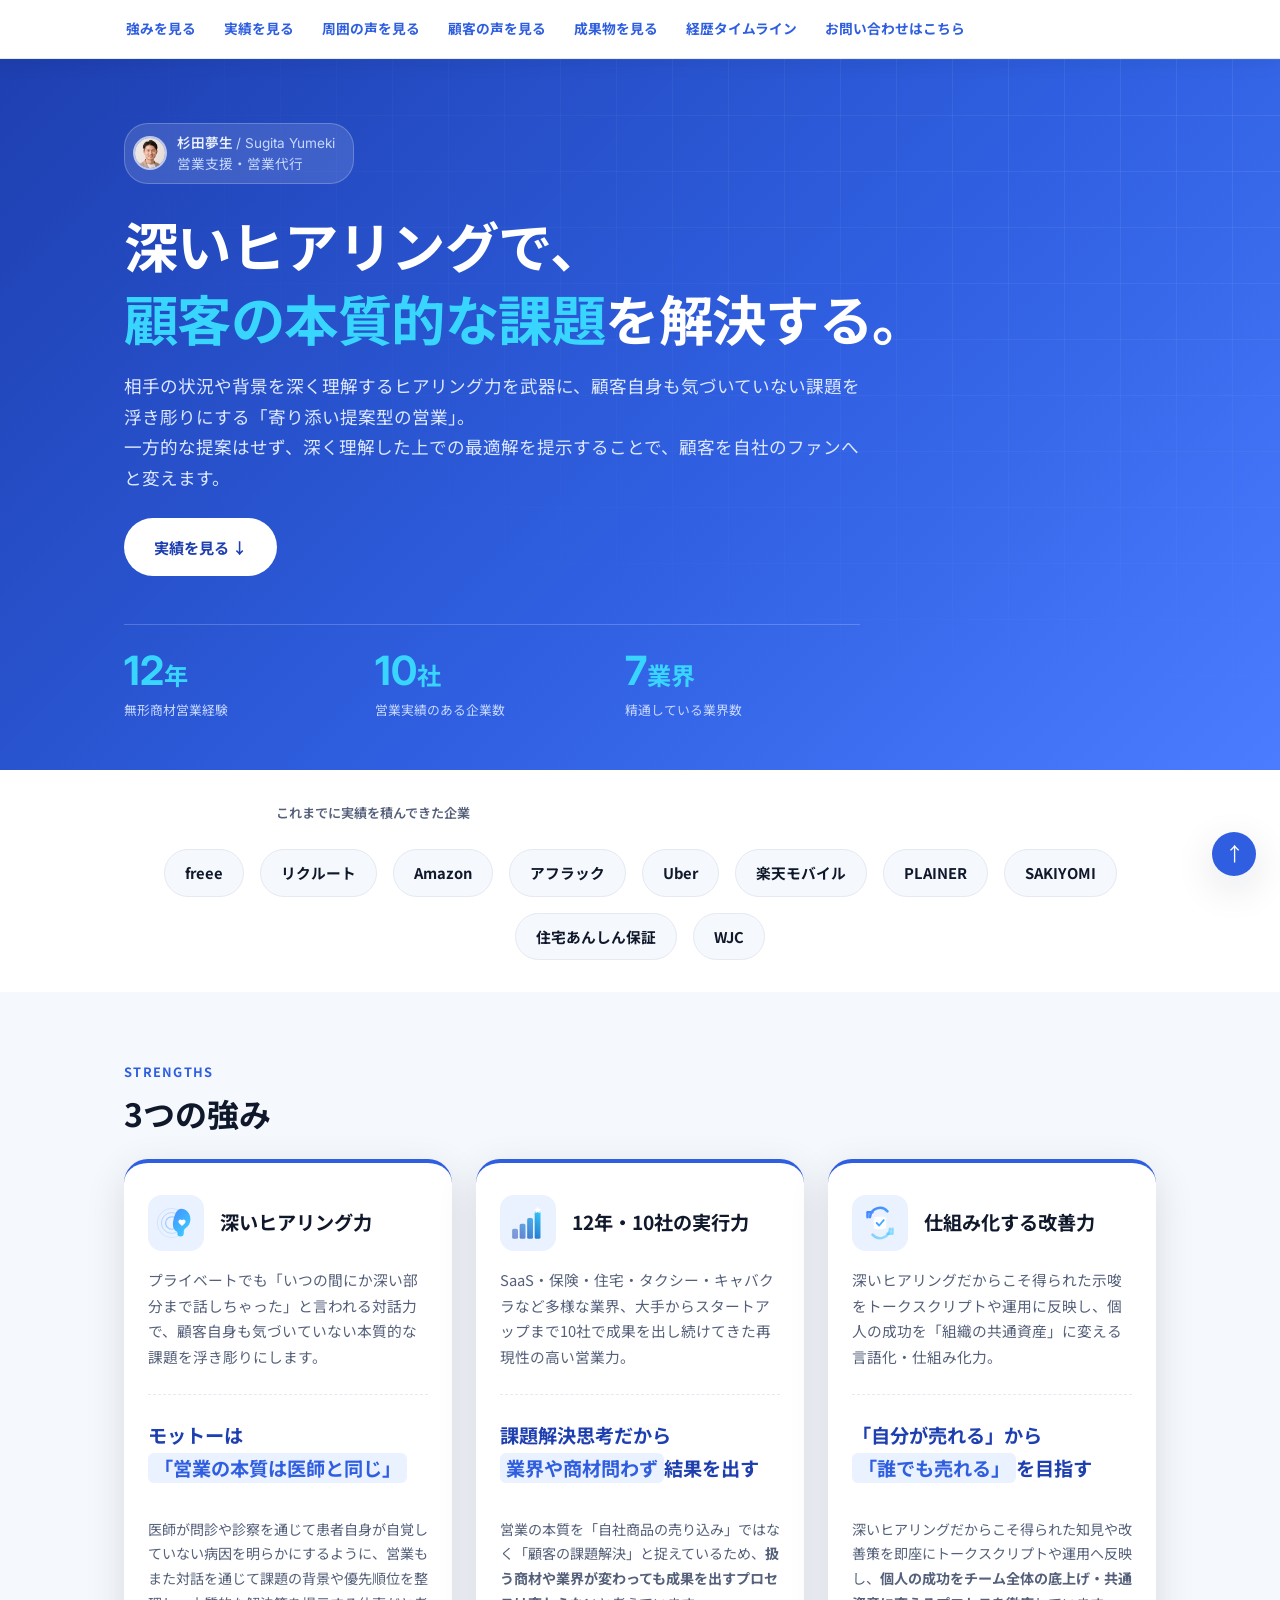
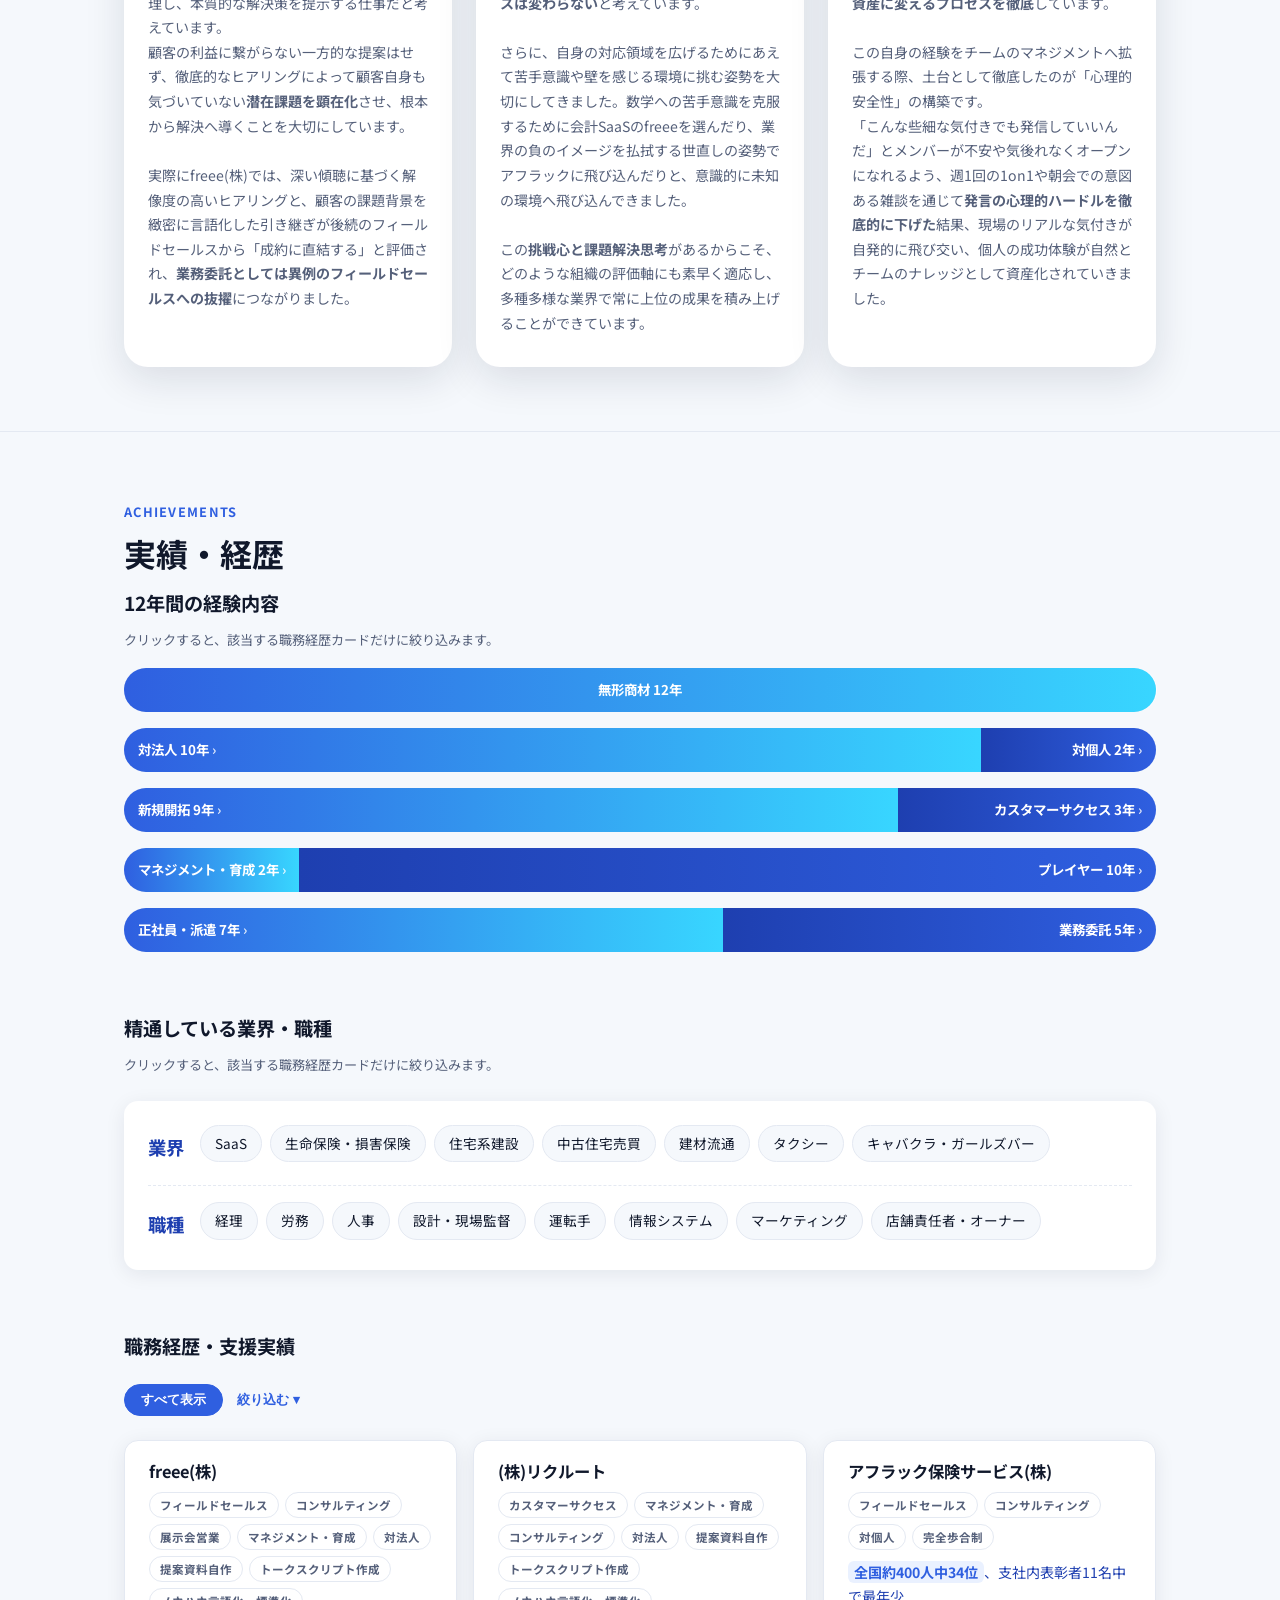
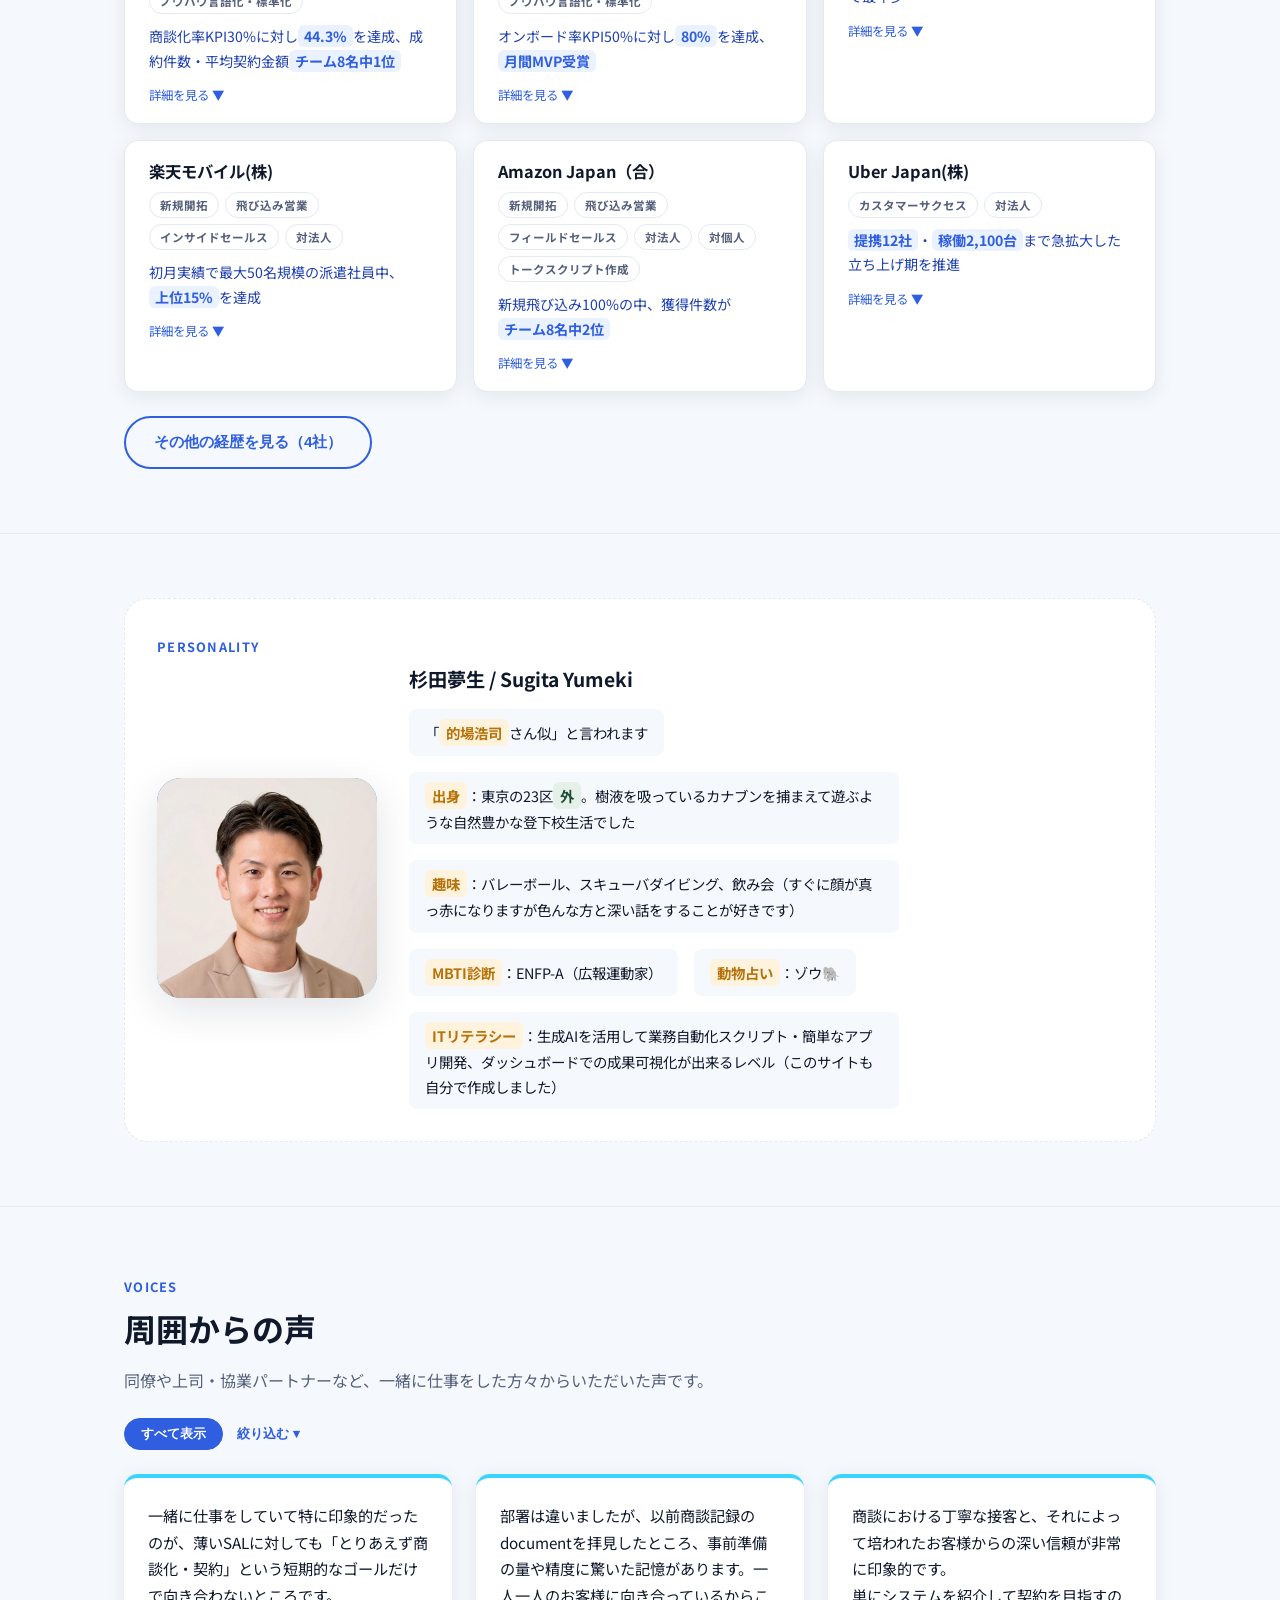
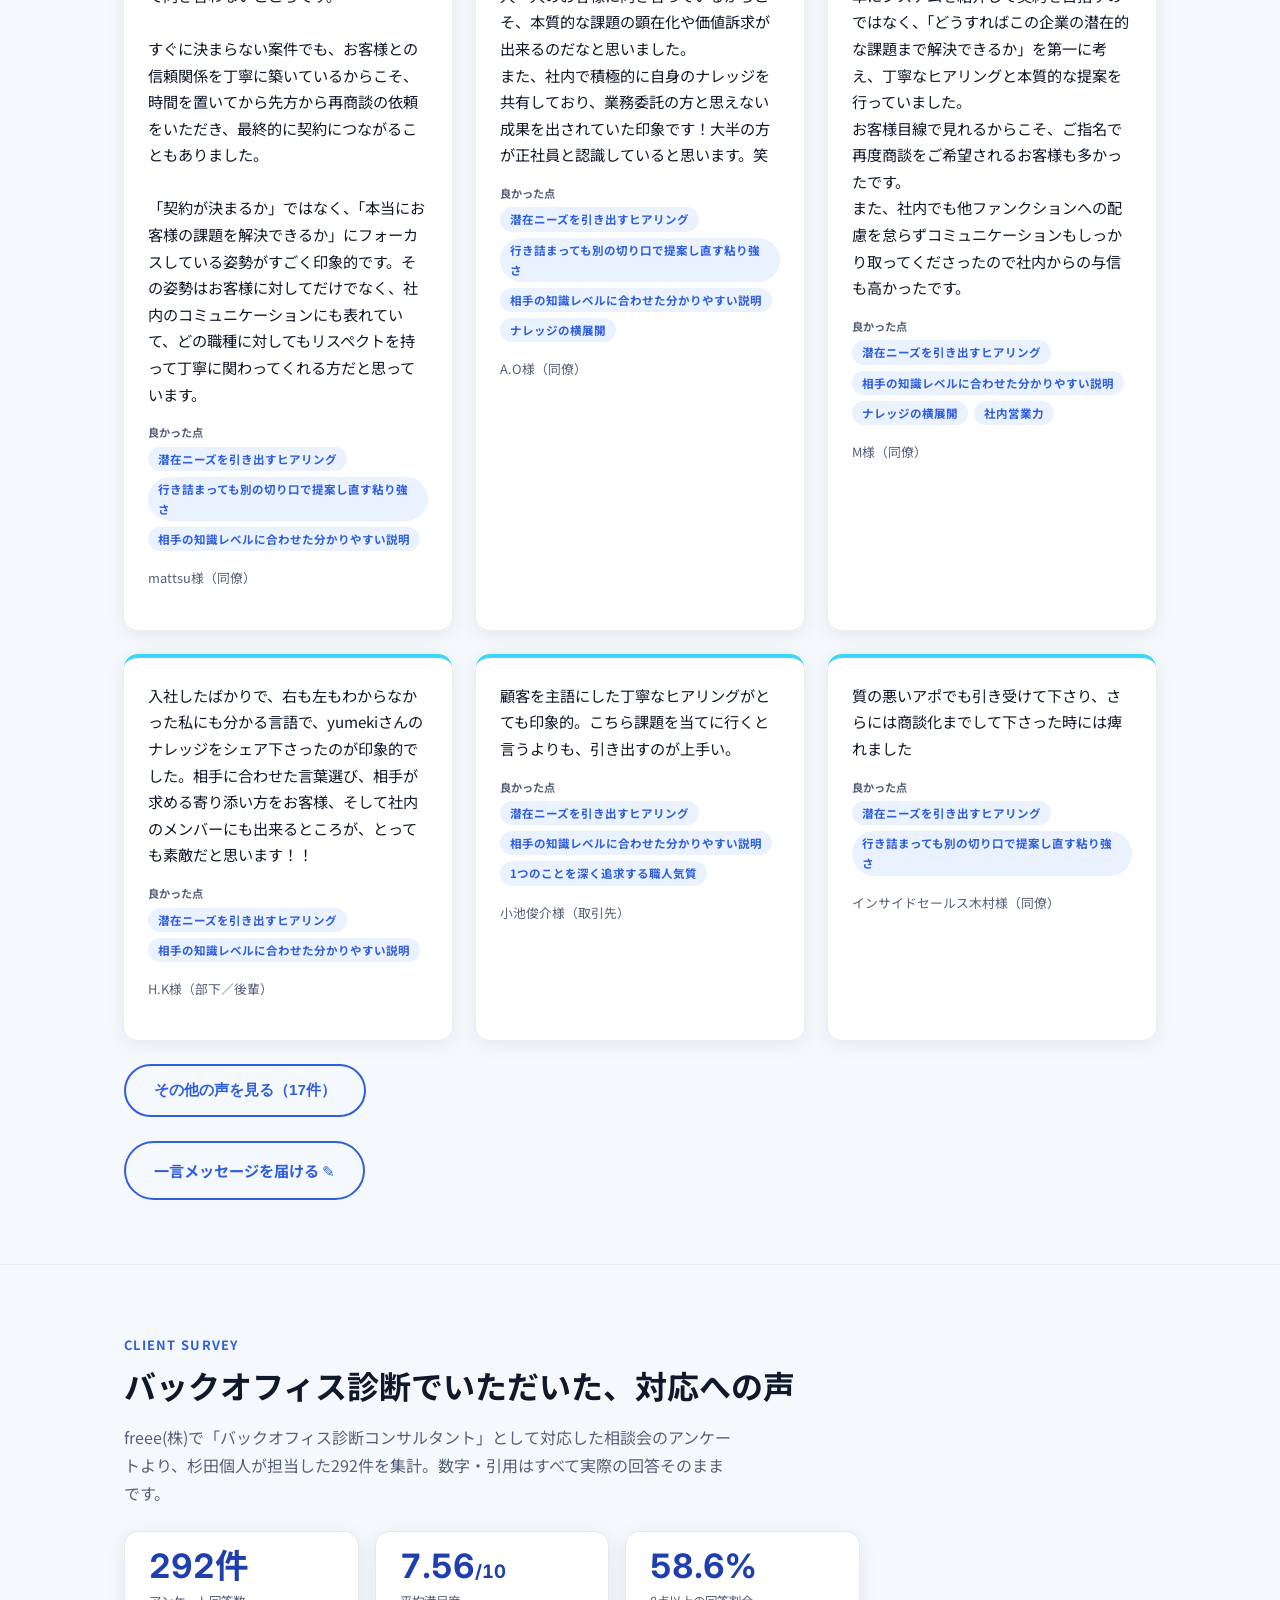
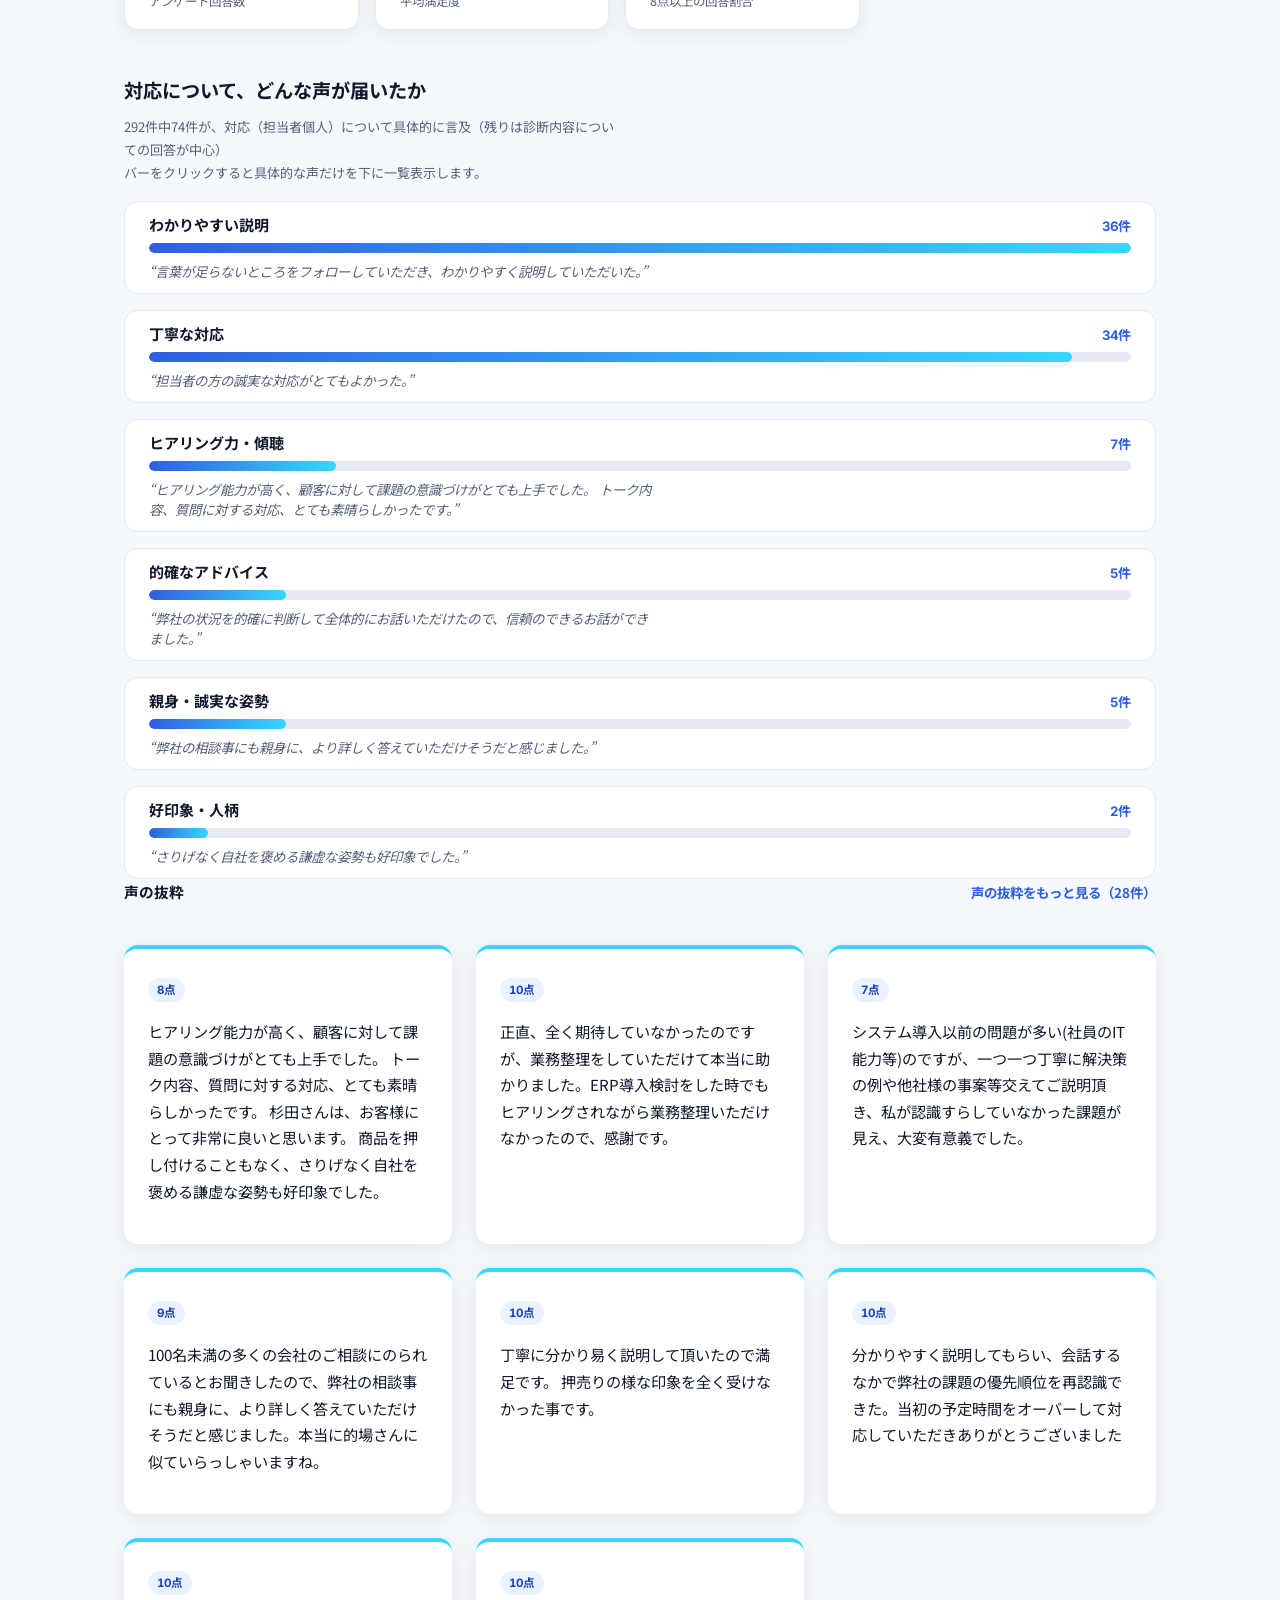
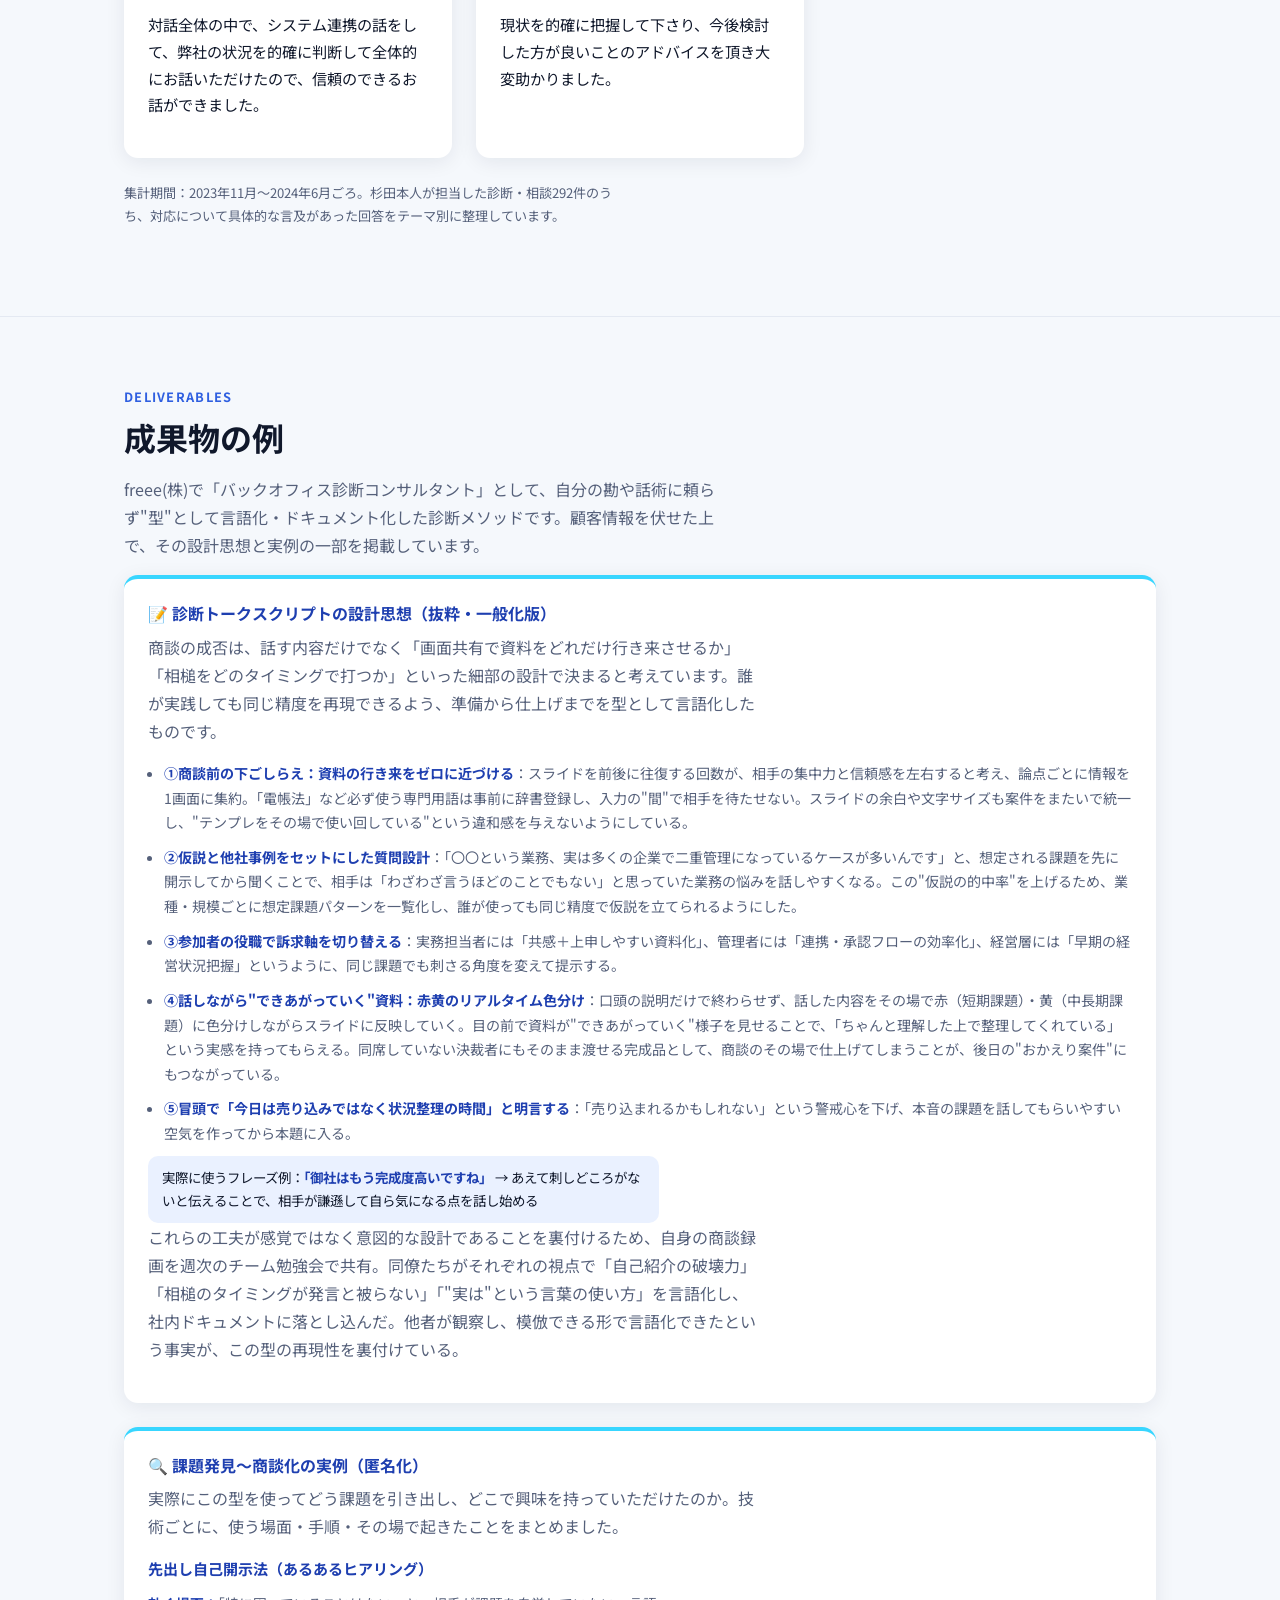
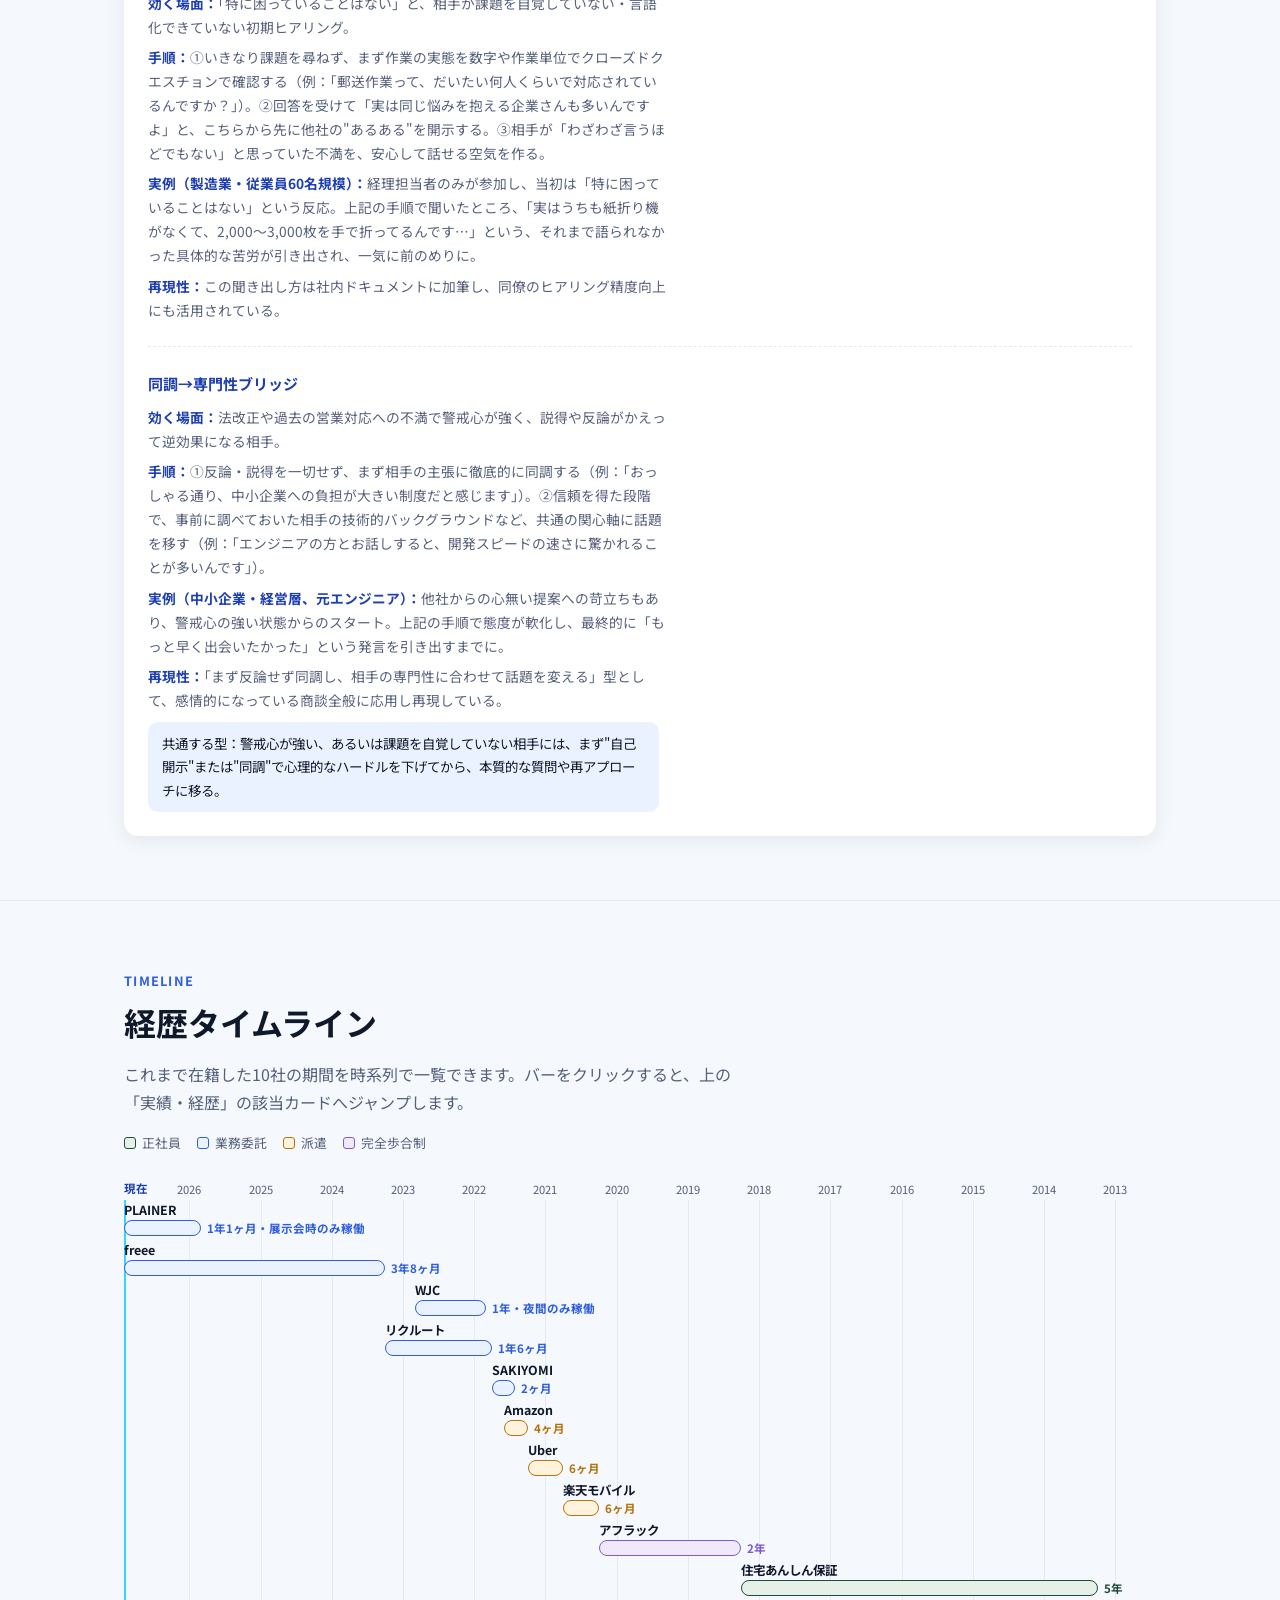
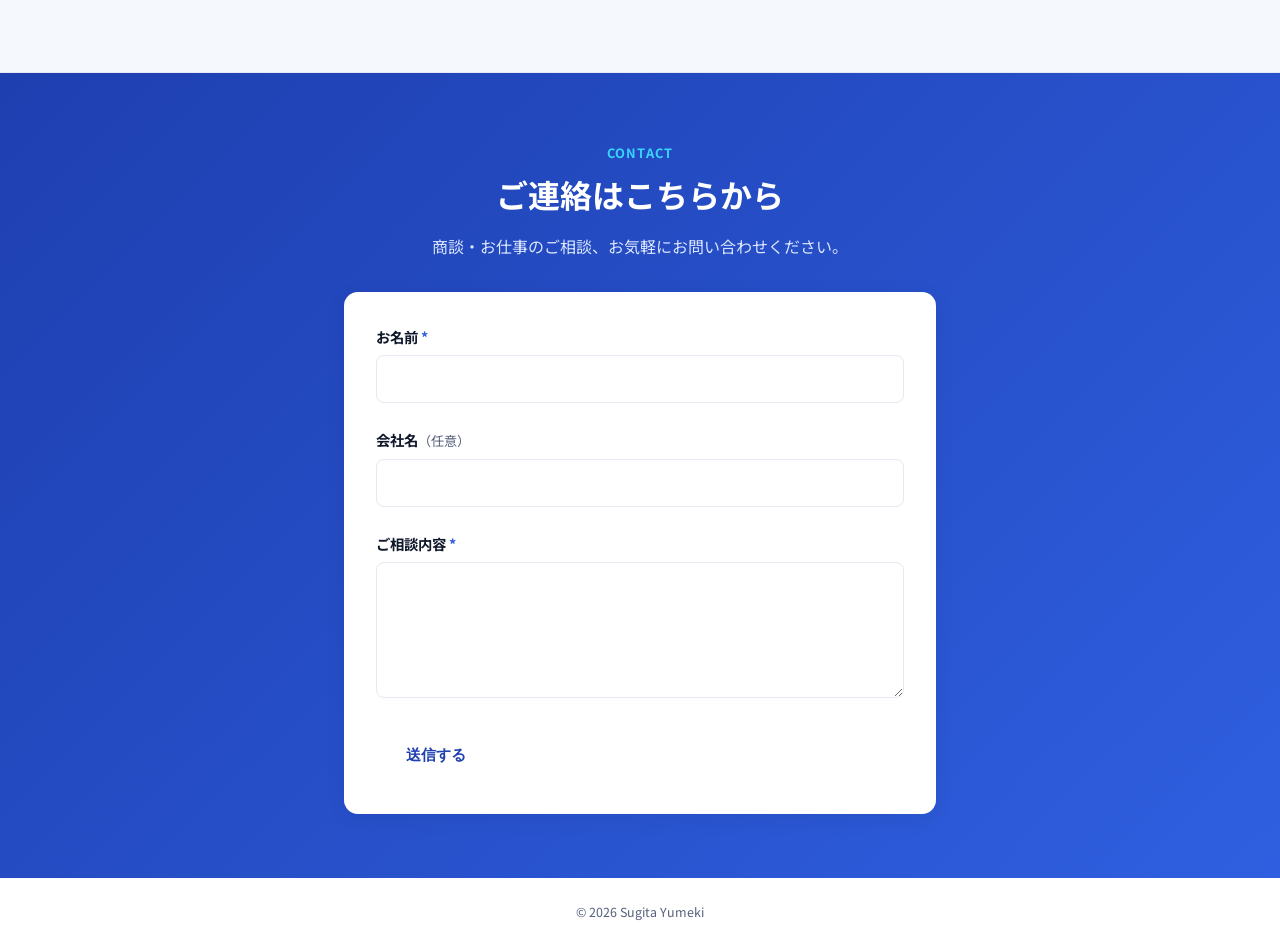
==== index.html @ def6c130 "「成果物の例」の2ブロックを技術・実例が伝わる内容に書き直す - 📝診断トークスクリプトの設計思想：画面共有時のスライドの行き来を   最小限にする設計・辞書登録・体裁統一など、準備段階の作り込みを " ====
<!doctype html>
<html lang="ja"><head>
<!-- Google Tag Manager -->
<script>(function(w,d,s,l,i){w[l]=w[l]||[];w[l].push({'gtm.start':
new Date().getTime(),event:'gtm.js'});var f=d.getElementsByTagName(s)[0],
j=d.createElement(s),dl=l!='dataLayer'?'&l='+l:'';j.async=true;j.src=
'https://www.googletagmanager.com/gtm.js?id='+i+dl;f.parentNode.insertBefore(j,f);
})(window,document,'script','dataLayer','GTM-P3TSD6G5');</script>
<!-- End Google Tag Manager -->

<!-- Google tag (gtag.js): アクセス解析用（Googleアナリティクス4）。管理画面はanalytics.google.com
     自分自身のアクセスを計測対象から除外したい場合は、一度だけ
     https://yorisoi-yumeki.github.io/?noanalytics のように末尾に ?noanalytics を
     付けてこのブラウザでアクセスする（以後そのブラウザでは自動的に計測されなくなる。
     解除したい場合はブラウザの開発者ツールでlocalStorageの ga_opt_out を削除）。 -->
<script>
  (function () {
    if (new URLSearchParams(location.search).has("noanalytics")) {
      try { localStorage.setItem("ga_opt_out", "1"); } catch (e) {}
    }
    try {
      if (localStorage.getItem("ga_opt_out") === "1") {
        window["ga-disable-G-HVG9CE5MBE"] = true;
      }
    } catch (e) {}
  })();
</script>
<script async="" src="https://www.googletagmanager.com/gtag/js?id=G-HVG9CE5MBE"></script>
<script>
  window.dataLayer = window.dataLayer || [];
  function gtag(){dataLayer.push(arguments);}
  gtag('js', new Date());
  gtag('config', 'G-HVG9CE5MBE');
</script>

<meta charset="UTF-8">
<meta name="viewport" content="width=device-width, initial-scale=1">
<title>杉田夢生 | 寄り添い提案型の営業 - 営業支援・営業代行</title>
<meta name="description" content="杉田夢生（Sugita Yumeki）。無形商材営業12年、10社での実績を持つ営業支援・営業代行。深いヒアリング力を武器に、顧客自身も気づいていない本質的な課題を解決する「寄り添い提案型の営業」を提供します。">

<!-- OGP / Twitter Card: 商談前にURLを共有した際のリンクプレビュー用。
     Canvaで生成したOGPバナー（assets/img/ogp.png, 1200×630px）を使用中。 -->
<meta property="og:type" content="profile">
<meta property="og:url" content="https://yorisoi-yumeki.github.io/">
<meta property="og:title" content="杉田夢生 | 寄り添い提案型の営業">
<meta property="og:description" content="無形商材営業12年、10社での実績を持つ営業支援・営業代行の実績紹介ページです。">
<meta property="og:image" content="https://yorisoi-yumeki.github.io/assets/img/ogp.png">
<meta name="twitter:card" content="summary_large_image">
<meta name="twitter:title" content="杉田夢生 | 寄り添い提案型の営業">
<meta name="twitter:description" content="無形商材営業12年、10社での実績を持つ営業支援・営業代行の実績紹介ページです。">
<meta name="twitter:image" content="https://yorisoi-yumeki.github.io/assets/img/ogp.png">

<link rel="icon" type="image/svg+xml" href="assets/img/favicon.svg">

<!-- Webフォント: Google Fonts (Noto Sans JP / Inter)。preconnectで接続を先行し、display=swapでFOIT対策 -->
<link rel="preconnect" href="https://fonts.googleapis.com">
<link rel="preconnect" href="https://fonts.gstatic.com" crossorigin="">
<link href="https://fonts.googleapis.com/css2?family=Inter:wght@400;600;700&amp;family=Noto+Sans+JP:wght@400;700&amp;display=swap" rel="stylesheet">

<link rel="stylesheet" href="style.css">

<!-- GA4 イベント計測用dataLayerスクリプト -->
<script>
  window.dataLayer = window.dataLayer || [];
  document.addEventListener("DOMContentLoaded", function() {
    document.querySelectorAll("details").forEach(function(detail) {
      detail.addEventListener("toggle", function() {
        if (detail.open) {
          var parentSection = detail.closest("section");
          var sectionTitle = parentSection ? (parentSection.querySelector("h2")?.innerText.trim() || parentSection.querySelector("p")?.innerText.trim() || "その他") : "その他";
          var itemTitle = detail.querySelector("summary")?.innerText.trim().split("\n")[0] || "不明";

          window.dataLayer.push({
            'event': 'content_interaction',
            'section_name': sectionTitle,
            'content_name': itemTitle
          });
        }
      });
    });
  });
</script>
</head>
<body id="top">
<!-- Google Tag Manager (noscript) -->
<noscript><iframe src="https://www.googletagmanager.com/ns.html?id=GTM-P3TSD6G5"
height="0" width="0" style="display:none;visibility:hidden"></iframe></noscript>
<!-- End Google Tag Manager (noscript) -->

<!-- ============ 常時表示ナビ ============ -->
<!-- position: sticky で先頭に配置。ページ最上部では通常通りの位置にあり、
     スクロールすると画面上端に貼り付いたまま常に表示され続ける。 -->
<nav class="site-nav" aria-label="ページ内リンク（常時表示）">
  <div class="container site-nav-inner">
    <a href="#strengths">強みを見る</a>
    <a href="#achievements">実績を見る</a>
    <a href="#testimonials">周囲の声を見る</a>
    <a href="#backoffice-survey">顧客の声を見る</a>
    <a href="#deliverables" id="nav-deliverables-link">成果物を見る</a>
    <a href="#career-timeline">経歴タイムライン</a>
    <a href="#contact">お問い合わせはこちら</a>
  </div>
</nav>

<!-- ============ ヒーロー ============ -->
<header class="hero">
  <div class="container">
    <a class="hero-badge" href="#personality">
      <!-- 写真差し替え手順はREADME.mdを参照。
           assets/img/profile.jpg をアップロードするだけで自動的にこちらが表示されます
           （ファイルが無い間はプレースホルダー画像にフォールバックします）。
           クリックすると下部の「ちょっとした自己紹介」セクションへジャンプする。 -->
      <img class="js-profile-photo" src="assets/img/7206C3C7-873E-4E4D-805F-432BDB99BC66_1_201_a.jpeg" alt="杉田夢生の写真" onerror="this.onerror=null;this.src='assets/img/profile-placeholder.svg';">
      <span><span class="hero-badge-name">杉田夢生</span> <span class="en">/ Sugita Yumeki</span><br><span class="en">営業支援・営業代行</span></span>
    </a>

    <h1>深いヒアリングで、<br><span class="hl">顧客の本質的な課題</span>を解決する。</h1>
    <p class="hero-lede">
      相手の状況や背景を深く理解するヒアリング力を武器に、顧客自身も気づいていない課題を浮き彫りにする「寄り添い提案型の営業」。<br>
      一方的な提案はせず、深く理解した上での最適解を提示することで、顧客を自社のファンへと変えます。
    </p>

    <div class="hero-actions">
      <a class="btn btn-primary" href="#achievements">実績を見る ↓</a>
    </div>

    <div class="stat-bar">
      <div class="stat-item">
        <span class="stat-num">12<span style="font-size:0.6em;">年</span></span>
        <span class="stat-label">無形商材営業経験</span>
      </div>
      <div class="stat-item">
        <span class="stat-num">10<span style="font-size:0.6em;">社</span></span>
        <span class="stat-label">営業実績のある企業数</span>
      </div>
      <div class="stat-item">
        <span class="stat-num">7<span style="font-size:0.6em;">業界</span></span>
        <span class="stat-label">精通している業界数</span>
      </div>
    </div>
  </div>
</header>

<!-- ============ 支援実績のある企業 ============ -->
<section class="logo-strip">
  <div class="container">
    <p class="strip-caption">これまでに実績を積んできた企業</p>
    <div class="logo-row">
      <a class="logo-pill" href="#career-freee">freee</a>
      <a class="logo-pill" href="#career-recruit">リクルート</a>
      <a class="logo-pill" href="#career-amazon">Amazon</a>
      <a class="logo-pill" href="#career-aflac">アフラック</a>
      <a class="logo-pill" href="#career-uber">Uber</a>
      <a class="logo-pill" href="#career-rakuten-mobile">楽天モバイル</a>
      <a class="logo-pill" href="#career-plainer">PLAINER</a>
      <a class="logo-pill" href="#career-sakiyomi">SAKIYOMI</a>
      <a class="logo-pill" href="#career-juutaku-anshin">住宅あんしん保証</a>
      <a class="logo-pill" href="#career-wjc">WJC</a>
    </div>
  </div>
</section>

<main>

  <!-- ============ 3つの強み ============ -->
  <section id="strengths" class="on-light">
    <div class="container">
      <p class="section-label">Strengths</p>
      <h2>3つの強み</h2>
      <div class="strength-grid">
        <div class="strength-card fade-target is-visible">
          <div class="strength-head">
            <div class="strength-icon"><img src="assets/img/icon-listening.svg" alt="" width="40" height="40"></div>
            <h3>深いヒアリング力</h3>
          </div>
          <p>プライベートでも「いつの間にか深い部分まで話しちゃった」と言われる対話力で、顧客自身も気づいていない本質的な課題を浮き彫りにします。</p>
          <div class="strength-detail">
            <h4>モットーは<br><span class="num-highlight">「営業の本質は医師と同じ」</span></h4>
            <p><br>医師が問診や診察を通じて患者自身が自覚していない病因を明らかにするように、営業もまた対話を通じて課題の背景や優先順位を整理し、本質的な解決策を提示する仕事だと考えています。<br>顧客の利益に繋がらない一方的な提案はせず、徹底的なヒアリングによって顧客自身も気づいていない<b>潜在課題を顕在化</b>させ、根本から解決へ導くことを大切にしています。<br><br>実際にfreee(株)では、深い傾聴に基づく解像度の高いヒアリングと、顧客の課題背景を緻密に言語化した引き継ぎが後続のフィールドセールスから「成約に直結する」と評価され、<b>業務委託としては異例のフィールドセールスへの抜擢</b>につながりました。</p>
          </div>
        </div>
        <div class="strength-card fade-target is-visible">
          <div class="strength-head">
            <div class="strength-icon"><img src="assets/img/icon-growth.svg" alt="" width="40" height="40"></div>
            <h3>12年・10社の実行力</h3>
          </div>
          <p>SaaS・保険・住宅・タクシー・キャバクラなど多様な業界、大手からスタートアップまで10社で成果を出し続けてきた再現性の高い営業力。</p>
          <div class="strength-detail">
            <h4>課題解決思考だから<br><span class="num-highlight">業界や商材問わず</span>結果を出す</h4>
            <p><br>営業の本質を「自社商品の売り込み」ではなく「顧客の課題解決」と捉えているため、<b>扱う商材や業界が変わっても成果を出すプロセスは変わらない</b>と考えています。<br><br>さらに、自身の対応領域を広げるためにあえて苦手意識や壁を感じる環境に挑む姿勢を大切にしてきました。数学への苦手意識を克服するために会計SaaSのfreeeを選んだり、業界の負のイメージを払拭する世直しの姿勢でアフラックに飛び込んだりと、意識的に未知の環境へ飛び込んできました。<br><br>この<b>挑戦心と課題解決思考</b>があるからこそ、どのような組織の評価軸にも素早く適応し、多種多様な業界で常に上位の成果を積み上げることができています。</p>
          </div>
        </div>
        <div class="strength-card fade-target is-visible">
          <div class="strength-head">
            <div class="strength-icon"><img src="assets/img/icon-cycle.svg" alt="" width="40" height="40"></div>
            <h3>仕組み化する改善力</h3>
          </div>
          <p>深いヒアリングだからこそ得られた示唆をトークスクリプトや運用に反映し、個人の成功を「組織の共通資産」に変える言語化・仕組み化力。</p>
          <div class="strength-detail">
            <h4>「自分が売れる」から<br><span class="num-highlight">「誰でも売れる」</span>を目指す</h4>
            <p><br>深いヒアリングだからこそ得られた知見や改善策を即座にトークスクリプトや運用へ反映し、<b>個人の成功をチーム全体の底上げ・共通資産に変えるプロセスを徹底</b>しています。<br><br>この自身の経験をチームのマネジメントへ拡張する際、土台として徹底したのが「心理的安全性」の構築です。<br>「こんな些細な気付きでも発信していいんだ」とメンバーが不安や気後れなくオープンになれるよう、週1回の1on1や朝会での意図ある雑談を通じて<b>発言の心理的ハードルを徹底的に下げた</b>結果、現場のリアルな気付きが自発的に飛び交い、個人の成功体験が自然とチームのナレッジとして資産化されていきました。</p>
          </div>
        </div>
      </div>
    </div>
  </section>

  <!-- ============ 実績・強み ============ -->
  <section id="achievements">
    <div class="container">
      <p class="section-label">Achievements</p>
      <h2>実績・経歴</h2>

      <div class="fade-target is-visible">
        <h3>12年間の経験内容</h3>
        <p class="exp-bars-caption">クリックすると、該当する職務経歴カードだけに絞り込みます。</p>
        <div class="exp-bars">
          <div class="exp-bar-row">
            <div class="exp-bar-track">
              <div class="exp-bar-fill" style="width:100%">
                <span class="exp-bar-fill-label">無形商材 12年</span>
              </div>
            </div>
          </div>
          <div class="exp-bar-row">
            <div class="exp-bar-track">
              <div class="exp-bar-fill" style="width:83%">
                <button type="button" class="exp-bar-fill-label is-jump" data-tag="対法人">対法人 10年</button>
              </div>
              <div class="exp-bar-fill secondary" style="width:17%">
                <button type="button" class="exp-bar-fill-label is-jump" data-tag="対個人">対個人 2年</button>
              </div>
            </div>
          </div>
          <div class="exp-bar-row">
            <div class="exp-bar-track">
              <div class="exp-bar-fill" style="width:75%">
                <button type="button" class="exp-bar-fill-label is-jump" data-tag="新規開拓">新規開拓 9年</button>
              </div>
              <div class="exp-bar-fill secondary" style="width:25%">
                <button type="button" class="exp-bar-fill-label is-jump" data-tag="カスタマーサクセス">カスタマーサクセス 3年</button>
              </div>
            </div>
          </div>
          <div class="exp-bar-row">
            <div class="exp-bar-track">
              <div class="exp-bar-fill" style="width:17%">
                <button type="button" class="exp-bar-fill-label is-jump" data-tag="マネジメント・育成">マネジメント・育成 2年</button>
              </div>
              <div class="exp-bar-fill secondary" style="width:83%">
                <button type="button" class="exp-bar-fill-label is-jump" data-tag="プレイヤー">プレイヤー 10年</button>
              </div>
            </div>
          </div>
          <div class="exp-bar-row">
            <div class="exp-bar-track">
              <div class="exp-bar-fill" style="width:58%">
                <button type="button" class="exp-bar-fill-label is-jump" data-tag="正社員・派遣">正社員・派遣 7年</button>
              </div>
              <div class="exp-bar-fill secondary" style="width:42%">
                <button type="button" class="exp-bar-fill-label is-jump" data-tag="業務委託">業務委託 5年</button>
              </div>
            </div>
          </div>
        </div>
      </div>

      <div class="fade-target is-visible">
        <h3>精通している業界・職種</h3>
        <p class="exp-bars-caption">クリックすると、該当する職務経歴カードだけに絞り込みます。</p>
        <div class="domain-card">
          <div class="domain-row">
            <span class="domain-tag">業界</span>
            <div class="chip-group" id="industry-chips">
              <button type="button" class="chip" data-axis="audience-industry" data-value="SaaS" aria-pressed="false">SaaS</button>
              <button type="button" class="chip" data-axis="audience-industry" data-value="生命保険・損害保険" aria-pressed="false">生命保険・損害保険</button>
              <button type="button" class="chip" data-axis="audience-industry" data-value="住宅系建設" aria-pressed="false">住宅系建設</button>
              <button type="button" class="chip" data-axis="audience-industry" data-value="中古住宅売買" aria-pressed="false">中古住宅売買</button>
              <button type="button" class="chip" data-axis="audience-industry" data-value="建材流通" aria-pressed="false">建材流通</button>
              <button type="button" class="chip" data-axis="audience-industry" data-value="タクシー" aria-pressed="false">タクシー</button>
              <button type="button" class="chip" data-axis="audience-industry" data-value="キャバクラ・ガールズバー" aria-pressed="false">キャバクラ・ガールズバー</button>
            </div>
          </div>
          <div class="domain-row">
            <span class="domain-tag">職種</span>
            <div class="chip-group" id="role-chips">
              <button type="button" class="chip" data-axis="audience-job" data-value="経理" aria-pressed="false">経理</button>
              <button type="button" class="chip" data-axis="audience-job" data-value="労務" aria-pressed="false">労務</button>
              <button type="button" class="chip" data-axis="audience-job" data-value="人事" aria-pressed="false">人事</button>
              <button type="button" class="chip" data-axis="audience-job" data-value="設計・現場監督" aria-pressed="false">設計・現場監督</button>
              <button type="button" class="chip" data-axis="audience-job" data-value="運転手" aria-pressed="false">運転手</button>
              <button type="button" class="chip" data-axis="audience-job" data-value="情報システム" aria-pressed="false">情報システム</button>
              <button type="button" class="chip" data-axis="audience-job" data-value="マーケティング" aria-pressed="false">マーケティング</button>
              <button type="button" class="chip" data-axis="audience-job" data-value="店舗責任者・オーナー" aria-pressed="false">店舗責任者・オーナー</button>
            </div>
          </div>
        </div>
      </div>

      <div class="fade-target is-visible">
        <h3>職務経歴・支援実績</h3>
        <div class="career-filter" id="career-filter">
          <div class="career-filter-toolbar">
            <button type="button" class="career-filter-reset is-active" data-axis="all" aria-pressed="true">すべて表示</button>
            <button type="button" class="career-filter-toggle" id="career-filter-toggle" aria-expanded="false" aria-controls="career-filter-groups">
              <span class="career-filter-toggle-label">絞り込む</span> <span class="career-filter-toggle-arrow">▾</span>
            </button>
          </div>

          <div class="career-filter-groups is-collapsed" id="career-filter-groups">
            <div class="career-filter-group" role="group" aria-label="営業手法で絞り込み">
              <span class="career-filter-group-label">営業手法</span>
              <button type="button" class="career-filter-btn" data-axis="method" data-value="飛び込み営業" aria-pressed="false">飛び込み営業</button>
              <button type="button" class="career-filter-btn" data-axis="method" data-value="インサイドセールス" aria-pressed="false">インサイドセールス</button>
              <button type="button" class="career-filter-btn" data-axis="method" data-value="フィールドセールス" aria-pressed="false">フィールドセールス</button>
              <button type="button" class="career-filter-btn" data-axis="method" data-value="展示会営業" aria-pressed="false">展示会営業</button>
              <button type="button" class="career-filter-btn" data-axis="method" data-value="コンサルティング" aria-pressed="false">コンサルティング</button>
              <button type="button" class="career-filter-btn" data-axis="method" data-value="代理店支援" aria-pressed="false">代理店支援</button>
            </div>

            <div class="career-filter-group" role="group" aria-label="役割で絞り込み">
              <span class="career-filter-group-label">役割</span>
              <button type="button" class="career-filter-btn" data-axis="role" data-value="新規開拓" aria-pressed="false">新規開拓</button>
              <button type="button" class="career-filter-btn" data-axis="role" data-value="カスタマーサクセス" aria-pressed="false">カスタマーサクセス</button>
              <button type="button" class="career-filter-btn" data-axis="role" data-value="マネジメント・育成" aria-pressed="false">マネジメント・育成</button>
              <button type="button" class="career-filter-btn" data-axis="stance" data-value="プレイヤー" aria-pressed="false">プレイヤー</button>
            </div>

            <div class="career-filter-group" role="group" aria-label="成果物で絞り込み">
              <span class="career-filter-group-label">成果物</span>
              <button type="button" class="career-filter-btn" data-axis="skill" data-value="提案資料自作" aria-pressed="false">提案資料自作</button>
              <button type="button" class="career-filter-btn" data-axis="skill" data-value="トークスクリプト作成" aria-pressed="false">トークスクリプト作成</button>
              <button type="button" class="career-filter-btn" data-axis="skill" data-value="ノウハウ言語化・標準化" aria-pressed="false">ノウハウ言語化・標準化</button>
            </div>

            <div class="career-filter-group" role="group" aria-label="関わる業界で絞り込み">
              <span class="career-filter-group-label">関わる業界</span>
              <button type="button" class="career-filter-btn" data-axis="audience-industry" data-value="SaaS" aria-pressed="false">SaaS</button>
              <button type="button" class="career-filter-btn" data-axis="audience-industry" data-value="生命保険・損害保険" aria-pressed="false">生命保険・損害保険</button>
              <button type="button" class="career-filter-btn" data-axis="audience-industry" data-value="住宅系建設" aria-pressed="false">住宅系建設</button>
              <button type="button" class="career-filter-btn" data-axis="audience-industry" data-value="中古住宅売買" aria-pressed="false">中古住宅売買</button>
              <button type="button" class="career-filter-btn" data-axis="audience-industry" data-value="建材流通" aria-pressed="false">建材流通</button>
              <button type="button" class="career-filter-btn" data-axis="audience-industry" data-value="タクシー" aria-pressed="false">タクシー</button>
              <button type="button" class="career-filter-btn" data-axis="audience-industry" data-value="キャバクラ・ガールズバー" aria-pressed="false">キャバクラ・ガールズバー</button>
            </div>

            <div class="career-filter-group" role="group" aria-label="関わる職種で絞り込み">
              <span class="career-filter-group-label">関わる職種</span>
              <button type="button" class="career-filter-btn" data-axis="audience-job" data-value="経理" aria-pressed="false">経理</button>
              <button type="button" class="career-filter-btn" data-axis="audience-job" data-value="労務" aria-pressed="false">労務</button>
              <button type="button" class="career-filter-btn" data-axis="audience-job" data-value="人事" aria-pressed="false">人事</button>
              <button type="button" class="career-filter-btn" data-axis="audience-job" data-value="設計・現場監督" aria-pressed="false">設計・現場監督</button>
              <button type="button" class="career-filter-btn" data-axis="audience-job" data-value="運転手" aria-pressed="false">運転手</button>
              <button type="button" class="career-filter-btn" data-axis="audience-job" data-value="情報システム" aria-pressed="false">情報システム</button>
              <button type="button" class="career-filter-btn" data-axis="audience-job" data-value="マーケティング" aria-pressed="false">マーケティング</button>
              <button type="button" class="career-filter-btn" data-axis="audience-job" data-value="店舗責任者・オーナー" aria-pressed="false">店舗責任者・オーナー</button>
            </div>

            <div class="career-filter-group" role="group" aria-label="対象・スタンス・雇用形態で絞り込み">
              <span class="career-filter-group-label">対象・スタンス</span>
              <button type="button" class="career-filter-btn" data-axis="target" data-value="対法人" aria-pressed="false">対法人</button>
              <button type="button" class="career-filter-btn" data-axis="target" data-value="対個人" aria-pressed="false">対個人</button>
              <button type="button" class="career-filter-btn" data-axis="stance" data-value="完全歩合制" aria-pressed="false">完全歩合制</button>
              <button type="button" class="career-filter-btn" data-axis="employment" data-value="正社員・派遣" aria-pressed="false">正社員・派遣</button>
              <button type="button" class="career-filter-btn" data-axis="employment" data-value="業務委託" aria-pressed="false">業務委託</button>
            </div>
          </div>
        </div>
        <p class="career-filter-empty" id="career-filter-empty" hidden="">該当する経歴が見つかりませんでした。</p>
        <div class="career-grid" id="career-grid">

          <!-- 初期表示：6社（freee、リクルート、アフラック、楽天モバイル、Amazon、Uber） -->
          <details class="career-card" id="career-freee" data-method="フィールドセールス コンサルティング 展示会営業" data-role="マネジメント・育成" data-target="対法人" data-stance="プレイヤー" data-employment="業務委託" data-audience-industry="SaaS" data-audience-job="経理 労務 人事 情報システム" data-skill="提案資料自作 トークスクリプト作成 ノウハウ言語化・標準化" data-timeline-start="2023-04" data-timeline-end="present" data-timeline-category="contract" data-timeline-company="freee">
            <summary>
              <span class="career-company">freee(株)</span>
              <span class="career-tags"><span class="career-tag tag-green">フィールドセールス</span><span class="career-tag tag-green">コンサルティング</span><span class="career-tag tag-green">展示会営業</span><span class="career-tag tag-purple">マネジメント・育成</span><span class="career-tag tag-amber">対法人</span><span class="career-tag tag-skill">提案資料自作</span><span class="career-tag tag-skill">トークスクリプト作成</span><span class="career-tag tag-skill">ノウハウ言語化・標準化</span></span>
              <span class="career-headline">商談化率KPI30%に対し<span class="num-highlight">44.3%</span>を達成、成約件数・平均契約金額<span class="num-highlight">チーム8名中1位</span></span>
              <span class="career-toggle-hint"></span>
            </summary>
            <div class="career-detail">
              <div class="career-detail-phase">
                <h4>① バックオフィス診断コンサルタント（約2年間）</h4>
                <p>インサイドセールスが商談化できなかった停滞顧客を対象に、「バックオフィス診断」を通じて潜在ニーズを顕在化させ、再商談化を狙う新設チームに参画。</p>
                <ul>
                  <li>商談化率<span class="num-highlight">44.3%</span>を達成（KPI30%に対し、約600商談の対応で大幅達成）</li>
                  <li>商談化後の成約件数および平均契約金額で<span class="num-highlight">チーム8名中1位</span></li>
                  <li>【FSへの抜擢へ繋がる】深い傾聴による「粒度の高いヒアリング」と、顧客の課題背景を緻密に言語化した「詳細な引き継ぎ」が、後続のフィールドセールス陣から「成約に直結する」と高い評価を獲得。この現場での確かな実績と信頼が認められ、業務委託としては異例のFSへの異動が決定</li>
                  <li>自身の商談録画・診断ロールプレイが新人育成用教材や週次のチーム勉強会の題材として活用され、個人の成果にとどまらずチーム全体のヒアリング精度向上に貢献</li>
                </ul>
                <p class="career-detail-link" id="career-deliverables-link"><a href="#deliverables">→ この診断で作成した、トークスクリプト・ノウハウ言語化の成果物例を見る</a></p>
                <p class="career-detail-link"><a href="#backoffice-survey">→ この診断でいただいた、対応への声を見る（292件）</a></p>
              </div>
              <div class="career-detail-phase">
                <h4>② アウトバウンド・フィールドセールス（約1年間）</h4>
                <p>【異例の配置】バックオフィス診断業務の終了に伴い異動。同社においてFSは正社員のみが担当する体制の中、前述の成果が評価され、業務委託としては異例の抜擢を受ける。</p>
                <ul>
                  <li>異動後2クォーター目に<span class="num-highlight">ARR300万円</span>のKPIを達成</li>
                </ul>
              </div>
              <div class="career-detail-phase">
                <h4>③ バックオフィス診断コンサルタント復活</h4>
                <p>一度は終了した診断業務だったが、当時の取り組みの意義と再現性が社内で評価され、別事業部でのプロジェクト復活に伴い再び要請を受けて参画。現在は、型がない中での検証を兼ねた高度な商談を任されている。</p>
              </div>
              <p class="career-detail-period">業務委託 / 直契約・2023年4月〜現在</p>
            </div>
          </details>

          <details class="career-card" id="career-recruit" data-method="コンサルティング" data-role="カスタマーサクセス マネジメント・育成" data-target="対法人" data-employment="業務委託" data-audience-industry="SaaS" data-audience-job="人事 情報システム" data-skill="提案資料自作 トークスクリプト作成 ノウハウ言語化・標準化" data-timeline-start="2021-10" data-timeline-end="2023-04" data-timeline-category="contract" data-timeline-company="リクルート">
            <summary>
              <span class="career-company">(株)リクルート</span>
              <span class="career-tags"><span class="career-tag tag-purple">カスタマーサクセス</span><span class="career-tag tag-purple">マネジメント・育成</span><span class="career-tag tag-green">コンサルティング</span><span class="career-tag tag-amber">対法人</span><span class="career-tag tag-skill">提案資料自作</span><span class="career-tag tag-skill">トークスクリプト作成</span><span class="career-tag tag-skill">ノウハウ言語化・標準化</span></span>
              <span class="career-headline">オンボード率KPI50%に対し<span class="num-highlight">80%</span>を達成、<span class="num-highlight">月間MVP受賞</span></span>
              <span class="career-toggle-hint"></span>
            </summary>
            <div class="career-detail">
              <div class="career-detail-phase">
                <h4>① カスタマーサクセス兼セールス（約7ヶ月）</h4>
                <p>採用管理システム「riksak（リクサク）」本リリース初年度において、利用企業の定着化（オンボーディング）を推進。プレ期に20%台だったオンボード率の改善をミッションとして参画。</p>
                <ul>
                  <li>オンボード率<span class="num-highlight">80%</span>を達成（KPI50%に対し大幅超過達成を継続）</li>
                  <li><span class="num-highlight">月間MVPを受賞</span>（個人実績に加え、ノウハウの言語化による全体への貢献が評価された）</li>
                  <li>【SVへの昇格】自身の成功要因をマインドマップで言語化・図式化し、チーム内へ横展開。誰でも成果を出せる「再現性の高い育成手法」を確立したことが評価され、参画7ヶ月でSV（スーパーバイザー）へ昇格</li>
                </ul>
              </div>
              <div class="career-detail-phase">
                <h4>② スーパーバイザー／チーム育成・管理（約11ヶ月）</h4>
                <p>プロジェクトが20名から<span class="num-highlight">61名</span>（<span class="num-highlight">SV11名体制</span>）へ急拡大する中、約1年間にわたりSVとしてチーム育成と運営を主導。</p>
                <ul>
                  <li>【育成の標準化】商談同席やロープレを通じ、1商談あたり10〜20項目の多角的なフィードバックを徹底。メンバーの商談スキルを早期に引き上げ、組織全体のオンボード率向上に寄与</li>
                  <li>【リモートマネジメント】フルリモート下での「質問・相談しやすい関係構築」を重視し、朝会・夕会の運営を工夫。心理的安全性を高めるコミュニケーション設計により、大規模組織の円滑な運営を実現</li>
                </ul>
              </div>
              <p class="career-detail-period">業務委託 / 再委託契約・2021年10月〜（1年6ヶ月）</p>
            </div>
          </details>

          <details class="career-card" id="career-aflac" data-method="フィールドセールス コンサルティング" data-target="対個人" data-stance="プレイヤー 完全歩合制" data-audience-industry="生命保険・損害保険" data-timeline-start="2018-04" data-timeline-end="2020-04" data-timeline-category="commission" data-timeline-company="アフラック">
            <summary>
              <span class="career-company">アフラック保険サービス(株)</span>
              <span class="career-tags"><span class="career-tag tag-green">フィールドセールス</span><span class="career-tag tag-green">コンサルティング</span><span class="career-tag tag-amber">対個人</span><span class="career-tag tag-slate">完全歩合制</span></span>
              <span class="career-headline"><span class="num-highlight">全国約400人中34位</span>、支社内表彰者11名中で最年少</span>
              <span class="career-toggle-hint"></span>
            </summary>
            <div class="career-detail">
              <div class="career-detail-phase">
                <p>アフラック専業の保険代理店における個人向けのライフプラン提案営業。新規開拓100%（自己人脈・紹介開拓、および月6件配布される資料請求リストへのアプローチ）で活動した。</p>
                <ul>
                  <li>2018年度上半期、<span class="num-highlight">全国約400人中34位</span></li>
                  <li>同期間の支社内表彰者11名の中で最年少、年間成績では同期20名中2位を達成</li>
                  <li>【工夫したこと：「世直し」の営業スタンス】フルコミッションの世界にありがちな顧客軽視の強引な営業を「絶対にしない」と心に誓い、プライドを持って活動。他社の過剰な契約に気づいていない顧客に対し、プロの客観的視点から潜在的なリスクや無駄を正す「保険の世直し」を信念とし、他社の優れた契約は「そのまま残すべき」と正直に伝える誠実さを意識。目先の利益を追わない姿勢が信頼を呼び、高い紹介率と若手トップクラスの成果を両立した</li>
                </ul>
              </div>
              <p class="career-detail-period">完全歩合制・2018年4月〜（2年間）</p>
            </div>
          </details>

          <details class="career-card" id="career-rakuten-mobile" data-method="飛び込み営業 インサイドセールス" data-role="新規開拓" data-target="対法人" data-stance="プレイヤー" data-employment="正社員・派遣" data-audience-job="店舗責任者・オーナー" data-timeline-start="2020-04" data-timeline-end="2020-10" data-timeline-category="dispatch" data-timeline-company="楽天モバイル">
            <summary>
              <span class="career-company">楽天モバイル(株)</span>
              <span class="career-tags"><span class="career-tag tag-purple">新規開拓</span><span class="career-tag tag-green">飛び込み営業</span><span class="career-tag tag-green">インサイドセールス</span><span class="career-tag tag-amber">対法人</span></span>
              <span class="career-headline">初月実績で最大50名規模の派遣社員中、<span class="num-highlight">上位15%</span>を達成</span>
              <span class="career-toggle-hint"></span>
            </summary>
            <div class="career-detail">
              <div class="career-detail-phase">
                <p>携帯電話基地局の開設に向けた用地確保プロジェクト。新規参入に伴うアンテナ増設のため、未活用地やビル屋上のオーナー交渉を推進。新規開拓100%（新規飛び込み訪問90%／テレアポ10%）で、適地選定からオーナー交渉、契約締結までを一貫して担当した。</p>
                <ul>
                  <li>初月実績において、最大50名規模の派遣社員の中で<span class="num-highlight">上位15%</span>の成果を記録</li>
                  <li>評価による契約延長。当初は2ヶ月の短期プロジェクトとして参画したが、初月の成果が評価され、プロジェクト終了後は新卒教育プロジェクトの担当メンバーに選出。契約期間も6ヶ月へ延長となり、最終的には正社員への業務引き継ぎまでを完遂</li>
                </ul>
              </div>
              <p class="career-detail-period">営業代行・派遣社員・2020年4月〜（6ヶ月）</p>
            </div>
          </details>

          <details class="career-card" id="career-amazon" data-method="飛び込み営業 フィールドセールス" data-role="新規開拓" data-target="対法人 対個人" data-stance="プレイヤー" data-employment="正社員・派遣" data-audience-job="店舗責任者・オーナー" data-skill="トークスクリプト作成" data-timeline-start="2021-04" data-timeline-end="2021-08" data-timeline-category="dispatch" data-timeline-company="Amazon">
            <summary>
              <span class="career-company">Amazon Japan（合）</span>
              <span class="career-tags"><span class="career-tag tag-purple">新規開拓</span><span class="career-tag tag-green">飛び込み営業</span><span class="career-tag tag-green">フィールドセールス</span><span class="career-tag tag-amber">対法人</span><span class="career-tag tag-amber">対個人</span><span class="career-tag tag-skill">トークスクリプト作成</span></span>
              <span class="career-headline">新規飛び込み100%の中、獲得件数が<span class="num-highlight">チーム8名中2位</span></span>
              <span class="career-toggle-hint"></span>
            </summary>
            <div class="career-detail">
              <div class="career-detail-phase">
                <p>新しい宅配パートナーを開拓する試験的プロジェクト（Amazon Hub Delivery Partnerプログラム）を推進。商店街の商店経営者（新聞店・花屋・米屋・酒屋など業種問わず）を商談相手に、新規飛び込み100%で商談を担当した。</p>
                <ul>
                  <li>獲得件数が<span class="num-highlight">チーム8名中2位</span>の成果を記録</li>
                  <li>【自己成長への挑戦と圧倒的な行動量】一般的に敬遠されがちな「新規の飛び込み営業100%」という環境において、顧客の反応がダイレクトに返ってくる特有の緊張感をむしろ楽しみ、この経験自体を「自らの人生の糧にする」と捉えて前向きに従事。断られることを恐れないポジティブなマインドと、チームトップクラスの訪問件数を継続して担保する圧倒的な行動量により、4ヶ月という短期間で高水準の成果を創出した</li>
                </ul>
              </div>
              <p class="career-detail-period">営業代行・派遣社員・2021年4月〜（4ヶ月）</p>
            </div>
          </details>

          <details class="career-card" id="career-uber" data-role="カスタマーサクセス" data-target="対法人" data-stance="プレイヤー" data-employment="正社員・派遣" data-audience-industry="タクシー" data-audience-job="運転手" data-timeline-start="2020-10" data-timeline-end="2021-04" data-timeline-category="dispatch" data-timeline-company="Uber">
            <summary>
              <span class="career-company">Uber Japan(株)</span>
              <span class="career-tags"><span class="career-tag tag-purple">カスタマーサクセス</span><span class="career-tag tag-amber">対法人</span></span>
              <span class="career-headline"><span class="num-highlight">提携12社</span>・<span class="num-highlight">稼働2,100台</span>まで急拡大した立ち上げ期を推進</span>
              <span class="career-toggle-hint"></span>
            </summary>
            <div class="career-detail">
              <div class="career-detail-phase">
                <p>タクシー配車アプリ「Uber Taxi」の導入支援・稼働促進（カスタマーサクセス）を担当。サービス開始10ヶ月で<span class="num-highlight">提携12社</span>・<span class="num-highlight">稼働2,100台</span>まで急拡大した立ち上げ期に従事し、導入後の離脱防止とアプリ利用の日常化を牽引した。</p>
                <ul>
                  <li>【役割】アプリ稼働が運転手個人の裁量に委ねられた環境において、デジタル耐性の低い運転手（平均60歳超）に対し、操作説明に留まらず「売上増」という営業的メリットを訴求し、利用への心理的な障壁を払拭すること</li>
                  <li>【工夫したこと】組織構造に合わせた「人を動かす」戦略の使い分け——トップダウン型：管理者へ定量メリットを説きつつ、現場の成功事例を熱量高く共有し、社内に「Uberは稼げる」という空気感を意図的に作って組織的な利用体制を確立。現場裁量型：朝5時台に郊外の現場（点呼・朝礼）へ直接赴き、個性の強い運転手一人ひとりの顔と名前を覚え、懐に飛び込んだ対話と実機レクチャーで不安を解消し、自ら進んでアプリを起動する状態を確立</li>
                </ul>
              </div>
              <p class="career-detail-period">営業代行・派遣社員・2020年10月〜（6ヶ月）</p>
            </div>
          </details>

          <!-- 「もっと見る」で表示する残り4社 -->
          <details class="career-card career-extra" id="career-plainer" data-method="展示会営業" data-target="対法人" data-stance="プレイヤー" data-employment="業務委託" data-audience-industry="SaaS" data-audience-job="マーケティング 情報システム" data-skill="トークスクリプト作成 ノウハウ言語化・標準化" data-timeline-start="2025-11" data-timeline-end="present" data-timeline-category="contract" data-timeline-note="展示会時のみ稼働" data-timeline-company="PLAINER">
            <summary>
              <span class="career-company">PLAINER(株)</span>
              <span class="career-tags"><span class="career-tag tag-green">展示会営業</span><span class="career-tag tag-amber">対法人</span><span class="career-tag tag-skill">トークスクリプト作成</span><span class="career-tag tag-skill">ノウハウ言語化・標準化</span></span>
              <span class="career-headline">SaaS特化型デモ作成ツールの展示会営業を担当し、<span class="num-highlight">同社ギネスタイのアポ数獲得</span></span>
              <span class="career-toggle-hint"></span>
            </summary>
            <div class="career-detail">
              <div class="career-detail-phase">
                <p>SaaS特化型デモ作成ツール「PLAINER（プレイナー）」の展示会営業を担当。ターゲットの識別、ブース呼び込みから商談創出までの一連の流れを任され、スタートアップ特有の予算制約（コンパニオンなし・ノベルティなし）を「個人の営業力が試される環境」と捉えて対応した。</p>
                <ul>
                  <li>業界特性を踏まえ、大量の来場者の中から対象層をピンポイントで狙い撃つ集客を徹底</li>
                  <li>来場者の参加者バッジ（色分け）から職種や役割（マーケ・セールス等）を瞬時に識別し、それぞれのミッションに刺さるよう声がけのフレーズを戦略的に使い分け</li>
                </ul>
              </div>
              <p class="career-detail-period">業務委託 / 直契約・2025年11月〜現在（兼務・展示会時のみ）</p>
            </div>
          </details>

          <details class="career-card career-extra" id="career-sakiyomi" data-method="インサイドセールス" data-role="新規開拓" data-target="対法人" data-stance="プレイヤー" data-employment="業務委託" data-audience-job="マーケティング" data-skill="トークスクリプト作成" data-timeline-start="2021-08" data-timeline-end="2021-10" data-timeline-category="contract" data-timeline-company="SAKIYOMI">
            <summary>
              <span class="career-company">(株)SAKIYOMI</span>
              <span class="career-tags"><span class="career-tag tag-purple">新規開拓</span><span class="career-tag tag-green">インサイドセールス</span><span class="career-tag tag-amber">対法人</span><span class="career-tag tag-skill">トークスクリプト作成</span></span>
              <span class="career-headline">厳格なターゲット条件下で<span class="num-highlight">アポ獲得率9.9%</span>を達成</span>
              <span class="career-toggle-hint"></span>
            </summary>
            <div class="career-detail">
              <div class="career-detail-phase">
                <p>インスタグラム専門コンサルティング・運用代行会社での新規開拓（インサイドセールス）。企業の広報・マーケティング担当者を対象に、コンサルタントが商談を行うためのアポイント獲得架電を、新規開拓100%で担当した。</p>
                <ul>
                  <li>接話率：14.6%</li>
                  <li>アポイント獲得：接話後のアポ獲得率<span class="num-highlight">9.9%</span></li>
                  <li>【成果の質の高さ】「予算10万円以上」かつ「3ヶ月以内に予算化可能」という厳格なターゲット条件を満たすリードのみを成果カウントする運用下において、上記の実績を達成</li>
                </ul>
              </div>
              <p class="career-detail-period">業務委託 / 再委託契約・2021年8月〜（2ヶ月）</p>
            </div>
          </details>

          <details class="career-card career-extra" id="career-juutaku-anshin" data-method="代理店支援 飛び込み営業 インサイドセールス フィールドセールス 展示会営業" data-role="カスタマーサクセス 新規開拓" data-target="対法人" data-stance="プレイヤー" data-employment="正社員・派遣" data-audience-industry="住宅系建設 中古住宅売買 建材流通 生命保険・損害保険" data-audience-job="設計・現場監督" data-skill="提案資料自作 トークスクリプト作成" data-timeline-start="2013-04" data-timeline-end="2018-04" data-timeline-category="fulltime" data-timeline-company="住宅あんしん保証">
            <summary>
              <span class="career-company">(株)住宅あんしん保証</span>
              <span class="career-tags"><span class="career-tag tag-green">代理店支援</span><span class="career-tag tag-purple">新規開拓</span><span class="career-tag tag-green">飛び込み営業</span><span class="career-tag tag-green">インサイドセールス</span><span class="career-tag tag-green">フィールドセールス</span><span class="career-tag tag-green">展示会営業</span><span class="career-tag tag-purple">カスタマーサクセス</span><span class="career-tag tag-amber">対法人</span><span class="career-tag tag-skill">提案資料自作</span><span class="career-tag tag-skill">トークスクリプト作成</span></span>
              <span class="career-headline">2017年度、新規獲得顧客の売上金額で<span class="num-highlight">営業職20名中1位</span></span>
              <span class="career-toggle-hint"></span>
            </summary>
            <div class="career-detail">
              <div class="career-detail-phase">
                <p>建設業者・不動産業者向けの「住宅瑕疵（かし）保険」や住宅ローン等の提案営業、および販売代理店のサポート。新規開拓60%、代理店営業30%（北関東3県・新潟全域を担当）、既存顧客フォロー10%の配分で活動した。</p>
                <ul>
                  <li>2017年度、新規獲得顧客の売上金額において<span class="num-highlight">営業職20名中1位</span>を達成</li>
                  <li>通常、従業員10〜50名規模向けの商品が主軸である中、アプローチを工夫して従業員数100名弱の中堅企業を新規獲得し、大幅な売上拡大に寄与</li>
                  <li>【工夫したこと：決裁者アプローチと巻き込み型の代理店支援】直販営業では、東京拠点ゆえに「サポートが手薄」と敬遠されがちな群馬・栃木の顧客に対し、1回2〜3分でも足繁く顔を出し、最新情報とチラシを携えた訪問を重ねて距離感を感じさせない誠実さで工務店社長の信頼を勝ち取った。代理店開拓では、本業（建材販売）で多忙な代理店営業マンに動いてもらうため、自ら勉強会を企画したり足繁く事務所へ訪問。関係構築と知識補填を徹底することで信頼を勝ち取り、同行営業の機会を数多く創出して代理店全体の販売活動を活性化した</li>
                </ul>
              </div>
              <p class="career-detail-period">正社員・2013年4月〜（5年間）</p>
            </div>
          </details>

          <details class="career-card career-extra" id="career-wjc" data-method="飛び込み営業 フィールドセールス" data-role="新規開拓" data-target="対法人" data-stance="プレイヤー" data-employment="業務委託" data-audience-industry="キャバクラ・ガールズバー SaaS" data-audience-job="店舗責任者・オーナー マーケティング" data-skill="提案資料自作 トークスクリプト作成 ノウハウ言語化・標準化" data-timeline-start="2021-11" data-timeline-end="2022-11" data-timeline-category="contract" data-timeline-note="夜間のみ稼働" data-timeline-company="WJC">
            <summary>
              <span class="career-company">(株)WJC</span>
              <span class="career-tags"><span class="career-tag tag-purple">新規開拓</span><span class="career-tag tag-green">飛び込み営業</span><span class="career-tag tag-green">フィールドセールス</span><span class="career-tag tag-amber">対法人</span><span class="career-tag tag-skill">提案資料自作</span><span class="career-tag tag-skill">トークスクリプト作成</span><span class="career-tag tag-skill">ノウハウ言語化・標準化</span></span>
              <span class="career-headline">業界大手「<span class="num-highlight">プリンスグループ</span>」の契約を獲得</span>
              <span class="career-toggle-hint"></span>
            </summary>
            <div class="career-detail">
              <div class="career-detail-phase">
                <p>業界初（＝世界初）のキャバクラ嬢と利用客のマッチングサービス「CLICKED.」の新規開拓営業（法人）を担当。夜遊びを失敗したくないユーザーとキャバクラ嬢をマッチングするサービスで、キャバクラ店舗単位での加入形態のため、キャバクラやガールズバーの店長・オーナーを商談相手に、新規開拓100%で訪問営業を行った。</p>
                <ul>
                  <li>キャバクラ業界大手グループ「<span class="num-highlight">プリンスグループ</span>」の契約を獲得</li>
                  <li>【工夫したこと】プリンスグループへの提案にあたり、自ら店舗責任者が集まる会議への出席を打診。責任者15名が集まる場でプレゼンテーションを行う機会を得たことが、契約獲得のきっかけとなった</li>
                </ul>
              </div>
              <p class="career-detail-period">業務委託 / 直契約・2021年11月〜（1年間）</p>
            </div>
          </details>
        </div>

        <button type="button" class="btn btn-secondary" id="career-more-btn" style="margin-top: var(--sp-3)">
          その他の経歴を見る（4社）
        </button>
      </div>
    </div>
  </section>

  <!-- ============ 人間味セクション ============ -->
  <section id="personality">
    <div class="container">
      <div class="human-touch fade-target is-visible">
        <p class="section-label">Personality</p>
        <div class="human-touch-grid">
          <div class="human-touch-photo">
            <!-- 写真差し替え手順はREADME.mdを参照。
                 assets/img/profile.jpg をアップロードするだけで自動的にこちらが表示されます
                 （ファイルが無い間はプレースホルダー画像にフォールバックします） -->
            <img class="js-profile-photo" src="assets/img/7206C3C7-873E-4E4D-805F-432BDB99BC66_1_201_a.jpeg" alt="杉田夢生の写真" onerror="this.onerror=null;this.src='assets/img/profile-placeholder.svg';">
          </div>
          <div>
            <h3>杉田夢生 <span class="en">/ Sugita Yumeki</span></h3>
            <ul>
              <li>「<span class="personality-highlight personality-highlight--amber">的場浩司</span>さん似」と言われます</li>
              <li><span class="personality-highlight personality-highlight--amber">出身</span>：東京の23区<span class="personality-highlight personality-highlight--green">外</span>。樹液を吸っているカナブンを捕まえて遊ぶような自然豊かな登下校生活でした</li>
              <li><span class="personality-highlight personality-highlight--amber">趣味</span>：バレーボール、スキューバダイビング、飲み会（すぐに顔が真っ赤になりますが色んな方と深い話をすることが好きです）</li>
              <li><span class="personality-highlight personality-highlight--amber">MBTI診断</span>：ENFP-A（広報運動家）</li>
              <li><span class="personality-highlight personality-highlight--amber">動物占い</span>：ゾウ🐘</li>
              <li><span class="personality-highlight personality-highlight--amber">ITリテラシー</span>：生成AIを活用して業務自動化スクリプト・簡単なアプリ開発、ダッシュボードでの成果可視化が出来るレベル（このサイトも自分で作成しました）</li>
            </ul>
          </div>
        </div>
      </div>
    </div>
  </section>

  <!-- ============ 周囲からの声 ============ -->
  <section id="testimonials">
    <div class="container">
      <p class="section-label">Voices</p>
      <h2>周囲からの声</h2>
      <p>同僚や上司・協業パートナーなど、一緒に仕事をした方々からいただいた声です。</p>

      <div class="testimonial-filter" id="testimonial-filter" hidden="">
        <div class="testimonial-filter-toolbar">
          <button type="button" class="testimonial-filter-reset is-active" id="testimonial-filter-reset" aria-pressed="true">すべて表示</button>
          <button type="button" class="testimonial-filter-toggle" id="testimonial-filter-toggle" aria-expanded="false" aria-controls="testimonial-filter-groups">
            <span class="testimonial-filter-toggle-label">絞り込む</span> <span class="testimonial-filter-toggle-arrow">▾</span>
          </button>
        </div>
        <div class="testimonial-filter-groups is-collapsed" id="testimonial-filter-groups"></div>
      </div>
      <p class="testimonial-filter-empty" id="testimonial-filter-empty" hidden="">該当する声が見つかりませんでした。</p>

      <div class="testimonial-grid" id="testimonial-list"></div>
      <button type="button" class="btn btn-secondary" id="testimonial-more-btn" style="margin-top: var(--sp-3)" hidden="">その他の声を見る（17件）</button>
      <p id="testimonial-empty" class="form-note" hidden="">まだ声は届いていません。ぜひ最初の一言をお聞かせください。</p>
      <div class="testimonial-cta">
        <a class="btn btn-secondary" href="voice-form.html">一言メッセージを届ける ✎</a>
      </div>
    </div>
  </section>

  <!-- ============ バックオフィス診断アンケート（対応への声） ============ -->
  <!-- backoffice-survey-data.js の BACKOFFICE_SURVEY_STATS / BACKOFFICE_VOICE_THEMES /
       BACKOFFICE_VOICES を、backoffice-survey.js が読み取ってこのセクションを描画する。
       診断メニュー別の内訳は掲載しない（見る側へのアピールにならないため）。 -->
  <section id="backoffice-survey">
    <div class="container">
      <p class="section-label">Client Survey</p>
      <h2>バックオフィス診断でいただいた、対応への声</h2>
      <p>freee(株)で「バックオフィス診断コンサルタント」として対応した相談会のアンケートより、杉田個人が担当した292件を集計。数字・引用はすべて実際の回答そのままです。</p>

      <div class="voice-stat-row">
        <div class="voice-stat-item">
          <span class="voice-stat-num" id="voice-stat-count">292件</span>
          <span class="voice-stat-label">アンケート回答数</span>
        </div>
        <div class="voice-stat-item">
          <span class="voice-stat-num" id="voice-stat-avg">7.56<span style="font-size:0.55em;">/10</span></span>
          <span class="voice-stat-label">平均満足度</span>
        </div>
        <div class="voice-stat-item">
          <span class="voice-stat-num" id="voice-stat-8plus">58.6%</span>
          <span class="voice-stat-label">8点以上の回答割合</span>
        </div>
      </div>

      <h3>対応について、どんな声が届いたか</h3>
      <p class="exp-bars-caption" id="voice-bars-caption"></p>
      <div class="voice-theme-bars" id="voice-theme-bars"></div>

      <div class="voice-panel-head">
        <p class="voice-panel-title" id="voice-panel-title">声の抜粋</p>
        <button type="button" class="voice-panel-reset" id="voice-panel-toggle">すべての声を見る</button>
      </div>
      <p class="voice-empty" id="voice-panel-empty" hidden="">この観点でご本人への具体的な言及があった声は、掲載できるものが見つかりませんでした。</p>
      <div class="testimonial-grid" id="voice-panel-list"></div>

      <noscript>
        <p class="form-note">この先の集計・声の一覧の表示にはJavaScriptが必要です。</p>
      </noscript>

      <p class="form-note" style="margin-top: var(--sp-3)">集計期間：2023年11月〜2024年6月ごろ。杉田本人が担当した診断・相談292件のうち、対応について具体的な言及があった回答をテーマ別に整理しています。</p>
    </div>
  </section>

  <!-- ============ 成果物の例 ============ -->
  <!-- freee(株)での「バックオフィス診断コンサルタント」業務で作成したトークスクリプト・
       ノウハウ言語化ドキュメントを、顧客情報を伏せて掲載するセクション。
       実在の顧客名・社内限定リンク（Salesforce/Slack/Workplace/Zoom録画等）・同僚名は
       一切含めないこと。数値は元ドキュメントの実績値、事例・スクリプト・診断資料のサンプルは
       一般化・架空化した記述（株式会社サンプル商事はダミー企業名）。 -->
  <section id="deliverables">
    <div class="container">
      <p class="section-label">Deliverables</p>
      <h2>成果物の例</h2>
      <p>freee(株)で「バックオフィス診断コンサルタント」として、自分の勘や話術に頼らず"型"として言語化・ドキュメント化した診断メソッドです。顧客情報を伏せた上で、その設計思想と実例の一部を掲載しています。</p>

      <div class="testimonial-card deliv-block">
        <h3>📝 診断トークスクリプトの設計思想（抜粋・一般化版）</h3>
        <p>商談の成否は、話す内容だけでなく「画面共有で資料をどれだけ行き来させるか」「相槌をどのタイミングで打つか」といった細部の設計で決まると考えています。誰が実践しても同じ精度を再現できるよう、準備から仕上げまでを型として言語化したものです。</p>
        <ul>
          <li><strong>①商談前の下ごしらえ：資料の行き来をゼロに近づける</strong>：スライドを前後に往復する回数が、相手の集中力と信頼感を左右すると考え、論点ごとに情報を1画面に集約。「電帳法」など必ず使う専門用語は事前に辞書登録し、入力の"間"で相手を待たせない。スライドの余白や文字サイズも案件をまたいで統一し、"テンプレをその場で使い回している"という違和感を与えないようにしている。</li>
          <li><strong>②仮説と他社事例をセットにした質問設計</strong>：「〇〇という業務、実は多くの企業で二重管理になっているケースが多いんです」と、想定される課題を先に開示してから聞くことで、相手は「わざわざ言うほどのことでもない」と思っていた業務の悩みを話しやすくなる。この"仮説の的中率"を上げるため、業種・規模ごとに想定課題パターンを一覧化し、誰が使っても同じ精度で仮説を立てられるようにした。</li>
          <li><strong>③参加者の役職で訴求軸を切り替える</strong>：実務担当者には「共感＋上申しやすい資料化」、管理者には「連携・承認フローの効率化」、経営層には「早期の経営状況把握」というように、同じ課題でも刺さる角度を変えて提示する。</li>
          <li><strong>④話しながら"できあがっていく"資料：赤黄のリアルタイム色分け</strong>：口頭の説明だけで終わらせず、話した内容をその場で赤（短期課題）・黄（中長期課題）に色分けしながらスライドに反映していく。目の前で資料が"できあがっていく"様子を見せることで、「ちゃんと理解した上で整理してくれている」という実感を持ってもらえる。同席していない決裁者にもそのまま渡せる完成品として、商談のその場で仕上げてしまうことが、後日の"おかえり案件"にもつながっている。</li>
          <li><strong>⑤冒頭で「今日は売り込みではなく状況整理の時間」と明言する</strong>：「売り込まれるかもしれない」という警戒心を下げ、本音の課題を話してもらいやすい空気を作ってから本題に入る。</li>
        </ul>
        <p class="deliv-phrase">実際に使うフレーズ例：<em>「御社はもう完成度高いですね」</em> → あえて刺しどころがないと伝えることで、相手が謙遜して自ら気になる点を話し始める</p>
        <p>これらの工夫が感覚ではなく意図的な設計であることを裏付けるため、自身の商談録画を週次のチーム勉強会で共有。同僚たちがそれぞれの視点で「自己紹介の破壊力」「相槌のタイミングが発言と被らない」「"実は"という言葉の使い方」を言語化し、社内ドキュメントに落とし込んだ。他者が観察し、模倣できる形で言語化できたという事実が、この型の再現性を裏付けている。</p>
      </div>

      <div class="testimonial-card deliv-block">
        <h3>🔍 課題発見〜商談化の実例（匿名化）</h3>
        <p>実際にこの型を使ってどう課題を引き出し、どこで興味を持っていただけたのか。技術ごとに、使う場面・手順・その場で起きたことをまとめました。</p>

        <div class="case-study">
          <h4 class="case-study-name">先出し自己開示法（あるあるヒアリング）</h4>
          <p><strong>効く場面：</strong>「特に困っていることはない」と、相手が課題を自覚していない・言語化できていない初期ヒアリング。</p>
          <p><strong>手順：</strong>①いきなり課題を尋ねず、まず作業の実態を数字や作業単位でクローズドクエスチョンで確認する（例：「郵送作業って、だいたい何人くらいで対応されているんですか？」）。②回答を受けて「実は同じ悩みを抱える企業さんも多いんですよ」と、こちらから先に他社の"あるある"を開示する。③相手が「わざわざ言うほどでもない」と思っていた不満を、安心して話せる空気を作る。</p>
          <p><strong>実例（製造業・従業員60名規模）：</strong>経理担当者のみが参加し、当初は「特に困っていることはない」という反応。上記の手順で聞いたところ、「実はうちも紙折り機がなくて、2,000〜3,000枚を手で折ってるんです…」という、それまで語られなかった具体的な苦労が引き出され、一気に前のめりに。</p>
          <p><strong>再現性：</strong>この聞き出し方は社内ドキュメントに加筆し、同僚のヒアリング精度向上にも活用されている。</p>
        </div>

        <div class="case-study">
          <h4 class="case-study-name">同調→専門性ブリッジ</h4>
          <p><strong>効く場面：</strong>法改正や過去の営業対応への不満で警戒心が強く、説得や反論がかえって逆効果になる相手。</p>
          <p><strong>手順：</strong>①反論・説得を一切せず、まず相手の主張に徹底的に同調する（例：「おっしゃる通り、中小企業への負担が大きい制度だと感じます」）。②信頼を得た段階で、事前に調べておいた相手の技術的バックグラウンドなど、共通の関心軸に話題を移す（例：「エンジニアの方とお話しすると、開発スピードの速さに驚かれることが多いんです」）。</p>
          <p><strong>実例（中小企業・経営層、元エンジニア）：</strong>他社からの心無い提案への苛立ちもあり、警戒心の強い状態からのスタート。上記の手順で態度が軟化し、最終的に「もっと早く出会いたかった」という発言を引き出すまでに。</p>
          <p><strong>再現性：</strong>「まず反論せず同調し、相手の専門性に合わせて話題を変える」型として、感情的になっている商談全般に応用し再現している。</p>
        </div>

        <p class="deliv-phrase">共通する型：警戒心が強い、あるいは課題を自覚していない相手には、まず"自己開示"または"同調"で心理的なハードルを下げてから、本質的な質問や再アプローチに移る。</p>
      </div>
    </div>
  </section>

  <!-- ============ 経歴タイムライン ============ -->
  <!-- career-timeline.js が、上の各career-cardに付与された data-timeline-start/-end/-category
       属性を読み取り、#career-timeline-chart の中へガントチャート風のバーを動的に生成する。
       期間の文言（career-detail-period）とdata-timeline-*は別々に手で持っているので、
       将来どちらかの経歴の期間を変更する際は両方を更新すること。 -->
  <section id="career-timeline">
    <div class="container">
      <p class="section-label">Timeline</p>
      <h2>経歴タイムライン</h2>
      <p>これまで在籍した10社の期間を時系列で一覧できます。バーをクリックすると、上の「実績・経歴」の該当カードへジャンプします。</p>

      <div class="career-timeline-legend">
        <span class="career-timeline-legend-item"><span class="career-timeline-swatch career-timeline-swatch--fulltime"></span>正社員</span>
        <span class="career-timeline-legend-item"><span class="career-timeline-swatch career-timeline-swatch--contract"></span>業務委託</span>
        <span class="career-timeline-legend-item"><span class="career-timeline-swatch career-timeline-swatch--dispatch"></span>派遣</span>
        <span class="career-timeline-legend-item"><span class="career-timeline-swatch career-timeline-swatch--commission"></span>完全歩合制</span>
      </div>

      <p class="career-timeline-scroll-hint">→ 横にスクロールできます</p>
      <div class="career-timeline-scroll">
        <div class="career-timeline-chart" id="career-timeline-chart"></div>
      </div>

      <noscript>
        <p class="form-note">このグラフの表示にはJavaScriptが必要です。在籍期間の詳細は上記「実績・経歴」の各カードをご覧ください。</p>
      </noscript>
    </div>
  </section>

  <!-- ============ 連絡先 ============ -->
  <section class="contact-section" id="contact">
    <div class="container" style="max-width: 640px;">
      <p class="section-label" style="color:var(--cyan-400)">Contact</p>
      <h2>ご連絡はこちらから</h2>
      <p>商談・お仕事のご相談、お気軽にお問い合わせください。</p>

      <!-- 見た目は完全にこのサイト独自のフォームだが、送信するとJS(assets/js/contact-form.js)が
           Googleフォームの回答送信エンドポイントへ直接データを送る（画面遷移なし、メーラーも起動しない）。
           回答は通常のGoogleフォーム回答と同様に、紐づくスプレッドシートに集計される。
           JSが無効な環境向けに、下に元のGoogleフォームへのリンクをフォールバックとして用意している。
           セットアップ方法はREADME.md「② お問い合わせフォームの設定」参照。 -->
      <div class="contact-form-card">
        <form id="contact-form" novalidate="">
          <div class="form-row">
            <label for="contact-name">お名前 <span class="form-required">*</span></label>
            <input type="text" id="contact-name" autocomplete="name" required="" style="">
          </div>
          <div class="form-row">
            <label for="contact-company">会社名<span class="form-optional">（任意）</span></label>
            <input type="text" id="contact-company" autocomplete="organization" style="">
          </div>
          <div class="form-row">
            <label for="contact-message">ご相談内容 <span class="form-required">*</span></label>
            <textarea id="contact-message" rows="5" required=""></textarea>
          </div>

          <p class="form-error" id="contact-form-error" hidden="">必須項目（※）が未入力です。ご確認のうえ、もう一度お試しください。</p>

          <button type="submit" class="btn btn-primary" id="contact-form-submit">送信する</button>
        </form>

        <div class="contact-form-done" id="contact-form-done" hidden="">
          <p class="contact-form-done-title">送信しました！</p>
          <p>お問い合わせいただき、ありがとうございます。<br>内容を確認のうえ、あらためてご連絡させていただきます。</p>

        </div>

        <noscript>
          <p class="form-note">このフォームの送信にはJavaScriptが必要です。JSが無効な場合は、下記メールアドレスへ直接ご連絡ください：<br><a href="mailto:contact@example.com">contact@example.com</a></p>
        </noscript>
      </div>
    </div>
  </section>

</main>

<footer>
  © 2026 Sugita Yumeki
</footer>

<a href="#top" class="back-to-top" aria-label="ページ上部に戻る">↑</a>

<script src="assets/js/testimonials.js"></script>
<script src="assets/js/backoffice-survey-data.js"></script>
<script src="assets/js/backoffice-survey.js"></script>
<script src="assets/js/deliverables-toggle.js"></script>
<script src="assets/js/contact-form.js"></script>
<script src="assets/js/main.js"></script>
<script src="assets/js/career-timeline.js"></script>
<script src="assets/js/edit-mode.js"></script>



</body></html>
---- style.css ----
/* ===========================================================
   杉田夢生 ポートフォリオサイト - style.css
   白 × 爽やかなブルーを基調にしたモダンなトーン
   =========================================================== */

:root {
  /* Colors */
  --blue-700: #1E3FB0;   /* 濃い青（グラデーション下端・強調テキスト） */
  --blue-600: #2F5FE0;   /* メインブルー（ボタン・見出しアクセント） */
  --blue-500: #4B7BFF;   /* グラデーション上端 */
  --cyan-400: #38D6FF;   /* 統計数値・ハイライト */
  --navy-900: #101A33;   /* ダークボタン・footer */
  --bg: #F5F8FC;         /* セクション背景（オフホワイト） */
  --surface: #FFFFFF;    /* カード背景 */
  --text-900: #10182B;
  --text-600: #55607A;
  --border: #E4E9F2;
  --forest-700: #1F4D38; /* モスグリーン（「23区外」の「外」専用） */
  --forest-100: #E4F0E8; /* モスグリーンの薄いハイライト背景 */
  --amber-700: #B5730A;  /* Personalityの各項目ラベルの強調色（career-tagのamberと共通） */
  --amber-100: #FFF3DE;  /* amberの薄いハイライト背景 */

  /* 経歴タイムラインの雇用形態カラー：サイト内の既存ハイライト系統（青・深緑・アンバー・
     新規バイオレット）から作った、淡い背景＋濃い文字/縁取りのチップ調パレット
     （testimonial-tag・Personalityの強調表示と同じトーンに揃えている） */
  --blue-100: #EAF1FF;
  --violet-600: #7C5CD1;
  --violet-100: #EFE9FB;
  --tl-fulltime: var(--forest-700);   --tl-fulltime-bg: var(--forest-100);
  --tl-contract: var(--blue-600);     --tl-contract-bg: var(--blue-100);
  --tl-dispatch: var(--amber-700);    --tl-dispatch-bg: var(--amber-100);
  --tl-commission: var(--violet-600); --tl-commission-bg: var(--violet-100);

  /* Spacing scale (8px base) */
  --sp-1: 8px;
  --sp-2: 16px;
  --sp-3: 24px;
  --sp-4: 32px;
  --sp-6: 48px;
  --sp-8: 64px;

  /* Type */
  --font-jp: "Noto Sans JP", "Hiragino Kaku Gothic ProN", "Hiragino Sans", system-ui, sans-serif;
  --font-en: "Inter", "Noto Sans JP", system-ui, sans-serif;

  --radius-s: 8px;
  --radius-m: 14px;
  --radius-l: 24px;
  --shadow-card: 0 4px 20px rgba(16, 26, 51, 0.08);
  --shadow-card-lg: 0 12px 40px rgba(16, 26, 51, 0.12);
}

*, *::before, *::after { box-sizing: border-box; }

/* scroll-padding-top: 常時表示ナビ(.site-nav)の高さぶん、ページ内リンクのジャンプ先が
   ナビの下に隠れないよう余白を確保する（ナビ本体の高さは可変なのでやや余裕を持たせている） */
html { scroll-behavior: smooth; scroll-padding-top: 76px; }

body {
  margin: 0;
  background: var(--bg);
  color: var(--text-900);
  font-family: var(--font-jp);
  line-height: 1.75;
  -webkit-font-smoothing: antialiased;
}

img { max-width: 100%; display: block; }

a { color: var(--blue-600); text-decoration: none; }
a:hover { text-decoration: underline; }

h1, h2, h3 { font-family: var(--font-jp); color: var(--text-900); margin: 0 0 var(--sp-2); line-height: 1.35; font-weight: 700; }

h1 { font-size: clamp(2.2rem, 1.6rem + 2.6vw, 3.4rem); letter-spacing: -0.01em; }
h2 { font-size: clamp(1.5rem, 1.2rem + 1vw, 2rem); }
h3 { font-size: clamp(1.05rem, 1rem + 0.3vw, 1.2rem); }

p { margin: 0 0 var(--sp-2); max-width: 38em; color: var(--text-600); }

.container {
  max-width: 1080px;
  margin: 0 auto;
  padding: 0 var(--sp-3);
}

section { padding: var(--sp-8) 0; }
section + section { border-top: 1px solid var(--border); }

.section-label {
  display: inline-block;
  font-size: 0.8rem;
  font-weight: 700;
  letter-spacing: 0.1em;
  color: var(--blue-600);
  text-transform: uppercase;
  margin-bottom: var(--sp-1);
}

a:focus-visible, button:focus-visible, summary:focus-visible {
  outline: 3px solid var(--cyan-400);
  outline-offset: 2px;
}

/* ---------- Buttons ---------- */
.btn {
  display: inline-flex;
  align-items: center;
  gap: 8px;
  padding: 14px 28px;
  border-radius: 999px;
  font-weight: 700;
  font-size: 0.95rem;
  cursor: pointer;
  border: 2px solid transparent;
  transition: background-color 150ms ease, box-shadow 150ms ease, transform 150ms ease;
}

.btn-primary {
  background: #fff;
  color: var(--blue-700);
}
.btn-primary:hover { background: #EAF1FF; text-decoration: none; transform: translateY(-1px); }

.btn-dark {
  background: var(--navy-900);
  color: #fff;
}
.btn-dark:hover { background: #1C2B4D; text-decoration: none; transform: translateY(-1px); }

.btn-secondary {
  background: transparent;
  color: var(--blue-600);
  border-color: var(--blue-600);
}
.btn-secondary:hover { background: rgba(47, 95, 224, 0.08); text-decoration: none; }

/* On light section, primary CTA should read on white bg */
.on-light .btn-primary { background: var(--blue-600); color: #fff; }
.on-light .btn-primary:hover { background: var(--blue-700); }

/* ---------- Hero ---------- */
.hero {
  position: relative;
  overflow: hidden;
  background: linear-gradient(135deg, var(--blue-700) 0%, var(--blue-600) 55%, var(--blue-500) 100%);
  color: #fff;
  padding: var(--sp-8) 0 var(--sp-6);
}
.hero::before {
  content: "";
  position: absolute;
  inset: 0;
  background-image:
    linear-gradient(rgba(255,255,255,0.07) 1px, transparent 1px),
    linear-gradient(90deg, rgba(255,255,255,0.07) 1px, transparent 1px);
  background-size: 56px 56px;
  mask-image: radial-gradient(ellipse at top right, #000 10%, transparent 70%);
  pointer-events: none;
}
.hero .container { position: relative; }

.hero-badge {
  display: inline-flex;
  align-items: center;
  gap: 10px;
  background: rgba(255,255,255,0.12);
  border: 1px solid rgba(255,255,255,0.22);
  border-radius: var(--radius-l);
  padding: 8px 18px 8px 8px;
  margin-bottom: var(--sp-3);
  text-decoration: none;
  transition: background-color 150ms ease, border-color 150ms ease, transform 150ms ease;
}
/* クリックして自己紹介セクションへジャンプできることを示すホバー演出 */
.hero-badge:hover, .hero-badge:focus-visible {
  background: rgba(255,255,255,0.2);
  border-color: rgba(255,255,255,0.4);
  text-decoration: none;
  transform: translateY(-1px);
}
.hero-badge img {
  width: 34px; height: 34px; border-radius: 50%; object-fit: cover;
  border: 2px solid rgba(255,255,255,0.6);
  background: rgba(255,255,255,0.15);
  flex-shrink: 0;
}
.hero-badge span { font-size: 0.85rem; color: #EAF1FF; font-weight: 600; line-height: 1.5; }
.hero-badge .en { font-family: var(--font-en); color: #C7D8FF; font-weight: 400; }
.hero-badge-name { color: #EAF1FF; }

.hero h1 { color: #fff; max-width: 18em; }
.hero h1 .hl { color: var(--cyan-400); }

.hero-lede { color: #DCE7FF; max-width: 42em; font-size: clamp(1rem, 0.95rem + 0.3vw, 1.1rem); }

.hero-actions { display: flex; gap: var(--sp-2); flex-wrap: wrap; margin-top: var(--sp-3); }

/* ---------- 常時表示ナビ（page内ジャンプリンク） ----------
   ページ最上部（Google Tag Managerのnoscriptの直後・heroの直前）に置いた通常要素だが、
   position: sticky で画面上端に貼り付き続ける。hero（濃い青背景）の上でも他セクション
   （白背景）の上でも同じ見た目で読めるよう、背景・文字色は常に固定（白地に青文字）にしてある。 */
.site-nav {
  position: sticky;
  top: 0;
  z-index: 100;
  background: var(--surface);
  border-bottom: 1px solid var(--border);
  box-shadow: var(--shadow-card);
}
.site-nav-inner {
  display: flex;
  align-items: center;
  gap: var(--sp-3);
  padding: 12px var(--sp-3);
  overflow-x: auto;
  -webkit-overflow-scrolling: touch;
}
.site-nav-inner a {
  color: var(--blue-600);
  font-size: 0.86rem;
  font-weight: 700;
  text-decoration: none;
  white-space: nowrap;
  padding: 4px 2px;
  border-bottom: 2px solid transparent;
  transition: border-color 150ms ease, color 150ms ease;
}
.site-nav-inner a:hover, .site-nav-inner a:focus-visible {
  color: var(--blue-700);
  border-bottom-color: var(--cyan-400);
  text-decoration: none;
}

/* Stat bar */
.stat-bar {
  display: grid;
  grid-template-columns: repeat(3, 1fr);
  gap: var(--sp-2);
  margin-top: var(--sp-6);
  max-width: 46em;
  border-top: 1px solid rgba(255,255,255,0.2);
  padding-top: var(--sp-3);
}
.stat-item { text-align: left; }
.stat-num {
  font-family: var(--font-en);
  font-size: clamp(1.8rem, 1.4rem + 1.4vw, 2.6rem);
  font-weight: 700;
  color: var(--cyan-400);
  display: block;
  line-height: 1.1;
}
.stat-label { font-size: 0.8rem; color: #C7D8FF; }

/* ---------- Client / career logo strip ---------- */
.logo-strip { background: var(--surface); padding: var(--sp-4) 0; }
.logo-strip .strip-caption {
  text-align: center;
  font-size: 0.82rem;
  color: var(--text-600);
  margin-bottom: var(--sp-3);
  font-weight: 600;
}
.logo-row {
  display: flex;
  flex-wrap: wrap;
  justify-content: center;
  gap: var(--sp-2);
}
.logo-pill {
  background: var(--bg);
  border: 1px solid var(--border);
  color: var(--text-900);
  font-weight: 700;
  font-size: 0.92rem;
  padding: 10px 20px;
  border-radius: 999px;
  transition: background-color 150ms ease, border-color 150ms ease, transform 150ms ease;
}
.logo-pill:hover, .logo-pill:focus-visible {
  background: #EAF1FF;
  border-color: var(--blue-500);
  color: var(--blue-700);
  text-decoration: none;
  transform: translateY(-1px);
}

/* ---------- Strength cards (3つの強み) ----------
   タップ展開はやめ、最初から全内容を表示する（以前は<details>/<summary>で
   一言のみ→タップで「考え方・強み」の詳しい物語を展開する2段階開示だったが、
   全部見せてよい内容量のため常時全表示に変更）。 */
.strength-grid {
  display: grid;
  grid-template-columns: repeat(auto-fit, minmax(260px, 1fr));
  gap: var(--sp-3);
  margin-top: var(--sp-3);
}
.strength-card {
  background: var(--surface);
  border-radius: var(--radius-l);
  padding: var(--sp-4) var(--sp-3);
  box-shadow: var(--shadow-card-lg);
  border-top: 4px solid var(--blue-600);
}
.strength-head {
  display: flex;
  align-items: center;
  gap: var(--sp-2);
  margin-bottom: var(--sp-2);
}
.strength-icon {
  flex: 0 0 auto;
  width: 56px; height: 56px;
  border-radius: var(--radius-m);
  background: #EAF1FF;
  display: flex; align-items: center; justify-content: center;
}
.strength-icon img { width: 40px; height: 40px; }
.strength-card h3 { color: var(--text-900); margin: 0; }
.strength-card p { margin-bottom: 0; font-size: 0.92rem; }
.strength-detail { margin-top: var(--sp-3); padding-top: var(--sp-3); border-top: 1px dashed var(--border); }
.strength-detail h4 { margin: 0 0 6px; font-size: clamp(1.05rem, 1rem + 0.3vw, 1.2rem); font-weight: 700; color: var(--blue-700); }
.strength-detail p { margin: 0; font-size: 0.88rem; color: var(--text-600); }

/* 「実績・経歴」内の各見出し（12年間の経験内容／考え方・強み／職務経歴・支援実績 等）が
   上のカード群に寄って見えないよう、ブロックごとに上の余白を確保して各見出しを自分の
   コンテンツ側に引き寄せる */
#achievements .fade-target + .fade-target { margin-top: var(--sp-8); }

/* ---------- Experience bars ---------- */
.exp-bars-caption { font-size: 0.82rem; color: var(--text-600); margin-top: -4px; white-space: pre-line; }
.exp-bars { display: flex; flex-direction: column; gap: var(--sp-2); margin: var(--sp-2) 0 var(--sp-3); }
.exp-bar-row { display: flex; flex-direction: column; gap: 6px; }
.exp-bar-track {
  height: 44px;
  background: var(--border);
  border-radius: 999px;
  display: flex;
  /* 中の細いセグメントでもラベル文字がバー外にはみ出して読めるよう、clipはしない */
}
.exp-bar-fill {
  position: relative;
  height: 100%;
  background: linear-gradient(90deg, var(--blue-600), var(--cyan-400));
  box-shadow: 1px 0 0 rgba(255, 255, 255, 0.7);
}
.exp-bar-fill:first-child { border-top-left-radius: 999px; border-bottom-left-radius: 999px; }
.exp-bar-fill:last-child { border-top-right-radius: 999px; border-bottom-right-radius: 999px; }
/* secondary（値の小さい方）も実データ。グレーの「空欄っぽさ」を避け、
   同じブルー系パレット内の落ち着いたトーンで「別カテゴリの実データ」を表現する */
.exp-bar-fill.secondary {
  background: linear-gradient(90deg, var(--blue-700), var(--blue-600));
  box-shadow: none;
}

/* バー内テキスト：セグメントの外側の端に寄せて配置。狭いセグメントでは
   反対側のセグメント上にはみ出して表示されるが、どちらも青系背景のため
   白文字のコントラストは保たれる */
.exp-bar-fill-label {
  position: absolute;
  top: 50%;
  left: 14px;
  transform: translateY(-50%);
  z-index: 2;
  margin: 0;
  padding: 0;
  border: none;
  background: none;
  font-family: inherit;
  white-space: nowrap;
  font-size: 0.84rem;
  font-weight: 700;
  line-height: 1;
  color: #fff;
}
.exp-bar-fill:last-child:not(:first-child) .exp-bar-fill-label { left: auto; right: 14px; }
.exp-bar-fill:only-child .exp-bar-fill-label { left: 50%; right: auto; transform: translate(-50%, -50%); }

button.exp-bar-fill-label.is-jump {
  cursor: pointer;
  border-radius: 4px;
}
.exp-bar-fill-label.is-jump::after { content: " \203A"; opacity: 0.85; }
.exp-bar-fill-label.is-jump:hover,
.exp-bar-fill-label.is-jump:focus-visible {
  text-decoration: underline;
  text-underline-offset: 3px;
}

@media (max-width: 480px) {
  .exp-bar-track { height: 40px; }
  .exp-bar-fill-label { font-size: 0.72rem; }
}

/* ---------- Domain (業界・職種 統合) ---------- */
.domain-card {
  background: var(--surface);
  border-radius: var(--radius-m);
  padding: var(--sp-3);
  box-shadow: var(--shadow-card);
  margin-top: var(--sp-3);
}
.domain-row { display: flex; align-items: flex-start; gap: var(--sp-2); flex-wrap: wrap; }
.domain-row + .domain-row { margin-top: var(--sp-2); padding-top: var(--sp-2); border-top: 1px dashed var(--border); }
/* クリックできるchip（丸ピル）と混同されないよう、ラベルはあえて丸ピル形状に
   しない（枠なし・太字の見出し的な見た目にする）。 */
.domain-tag {
  flex: 0 0 auto;
  color: var(--blue-700);
  font-size: 1.15rem;
  font-weight: 700;
  padding: 6px 0;
  margin-top: 0;
}

/* ---------- Chips（精通している業界・職種。ボタン要素でクリック可能） ---------- */
.chip-group { display: flex; flex-wrap: wrap; align-items: flex-start; gap: 8px; flex: 1 1 260px; }
.chip {
  font: inherit;
  margin: 0;
  cursor: pointer;
  background: var(--bg);
  border: 1px solid var(--border);
  color: var(--text-900);
  padding: 6px 14px;
  border-radius: 999px;
  font-size: 0.85rem;
  transition: background-color 150ms ease, border-color 150ms ease, color 150ms ease;
}
.chip:hover { background: #EAF1FF; }
.chip.is-active { background: var(--blue-600); border-color: var(--blue-600); color: #fff; }

/* ---------- Career cards ---------- */
.career-grid {
  display: grid;
  grid-template-columns: repeat(auto-fit, minmax(260px, 1fr));
  gap: var(--sp-2);
  margin-top: var(--sp-3);
}
.career-card {
  background: var(--surface);
  border: 1px solid var(--border);
  border-radius: var(--radius-m);
  padding: var(--sp-2) var(--sp-3);
  box-shadow: var(--shadow-card);
}
.career-card summary {
  cursor: pointer;
  list-style: none;
  display: flex;
  flex-direction: column;
  gap: 4px;
}
.career-card summary::-webkit-details-marker { display: none; }
.career-company { font-weight: 700; color: var(--text-900); font-size: 1.02rem; }
.career-tags { display: flex; flex-wrap: wrap; gap: 6px; margin: 2px 0; }
/* 実績のハイライト（num-highlight）より先に目に入らないよう、タグは枠線のみの
   控えめな1色に統一（以前は種類ごとに4色に塗り分けていた）。tag-green等の
   個別クラスはHTML側に残っているが、見た目上はすべてこの共通スタイルになる。 */
.career-tag {
  display: inline-block;
  background: transparent;
  color: var(--text-600);
  border: 1px solid var(--border);
  font-size: 0.72rem;
  font-weight: 700;
  padding: 2px 10px;
  border-radius: 999px;
}
.career-headline { font-size: 0.88rem; color: var(--blue-700); margin-top: 4px; }
.num-highlight {
  font-weight: 700;
  color: var(--blue-600);
  background: #EAF1FF;
  padding: 1px 6px;
  border-radius: 6px;
  white-space: nowrap;
}
.career-toggle-hint { font-size: 0.78rem; color: var(--blue-600); margin-top: 8px; }
.career-card[open] .career-toggle-hint::after { content: "閉じる ▲"; }
.career-card:not([open]) .career-toggle-hint::after { content: "詳細を見る ▼"; }
.career-detail { margin-top: var(--sp-2); padding-top: var(--sp-2); border-top: 1px dashed var(--border); }
/* 仕事内容とその成果を1つのブロックにまとめて表示（フェーズが複数ある場合はh4で区切る） */
.career-detail-phase + .career-detail-phase {
  margin-top: var(--sp-3);
  padding-top: var(--sp-3);
  border-top: 1px dashed var(--border);
}
.career-detail-phase h4 { margin: 0 0 6px; font-size: 0.9rem; font-weight: 700; color: var(--blue-700); }
.career-detail-phase p { margin: 0 0 8px; font-size: 0.86rem; color: var(--text-600); }
.career-detail ul { margin: 0; padding-left: 1.1em; font-size: 0.86rem; color: var(--text-600); }
.career-detail li { margin-bottom: 6px; }
/* バックオフィス診断の声セクションへの導線（freeeカード内） */
.career-detail-link { margin: var(--sp-2) 0 0; }
.career-detail-link a { font-size: 0.86rem; font-weight: 700; color: var(--blue-600); }
/* 雇用形態・契約期間は詳細展開時の一番下に控えめに表示 */
.career-detail-period {
  margin: var(--sp-2) 0 0;
  padding-top: var(--sp-2);
  border-top: 1px dashed var(--border);
  font-size: 0.76rem;
  color: var(--text-600);
}

.career-extra { display: none; }
.career-grid.is-expanded .career-extra { display: block; }
#career-more-btn.is-hidden { display: none; }

/* ロゴストリップ／経験バーからジャンプ・絞り込みしてきた際の一瞬のハイライト */
.career-card.is-highlighted {
  box-shadow: 0 0 0 3px var(--cyan-400), var(--shadow-card-lg);
  transition: box-shadow 300ms ease;
}

/* ---------- 経歴タイムライン（ガントチャート風） ---------- */
.career-timeline-legend {
  display: flex;
  flex-wrap: wrap;
  gap: var(--sp-2);
  margin: var(--sp-2) 0 var(--sp-3);
  font-size: 0.8rem;
  color: var(--text-600);
}
.career-timeline-legend-item { display: inline-flex; align-items: center; gap: 6px; }
.career-timeline-swatch { display: inline-block; width: 12px; height: 12px; border-radius: 3px; }
.career-timeline-swatch--fulltime { background: var(--tl-fulltime-bg); border: 1.5px solid var(--tl-fulltime); }
.career-timeline-swatch--contract { background: var(--tl-contract-bg); border: 1.5px solid var(--tl-contract); }
.career-timeline-swatch--dispatch { background: var(--tl-dispatch-bg); border: 1.5px solid var(--tl-dispatch); }
.career-timeline-swatch--commission { background: var(--tl-commission-bg); border: 1.5px solid var(--tl-commission); }
/* バー本体は淡い塗り＋濃い縁取りの「チップ」調（career-tag/testimonial-tagと同じトーン）。
   凡例のスウォッチもバーと同じ「淡い塗り＋縁取り」にして、実際のバーの見た目と一致させる。 */
.career-timeline-bar--fulltime { background: var(--tl-fulltime-bg); border: 1.5px solid var(--tl-fulltime); }
.career-timeline-bar--contract { background: var(--tl-contract-bg); border: 1.5px solid var(--tl-contract); }
.career-timeline-bar--dispatch { background: var(--tl-dispatch-bg); border: 1.5px solid var(--tl-dispatch); }
.career-timeline-bar--commission { background: var(--tl-commission-bg); border: 1.5px solid var(--tl-commission); }
.career-timeline-row-duration--fulltime { color: var(--tl-fulltime); }
.career-timeline-row-duration--contract { color: var(--tl-contract); }
.career-timeline-row-duration--dispatch { color: var(--tl-dispatch); }
.career-timeline-row-duration--commission { color: var(--tl-commission); }

/* スマホでは横スクロールでPCと同じ見た目を保つ（縦積みの別レイアウトにはしない）。
   .career-timeline-chart に最小幅を持たせることでバー・ラベルの縮小崩れを防ぐ。 */
.career-timeline-scroll-hint { display: none; font-size: 0.76rem; color: var(--text-600); margin: 0 0 4px; }
.career-timeline-scroll {
  overflow-x: auto;
  -webkit-overflow-scrolling: touch;
  padding-bottom: var(--sp-1);
}
.career-timeline-chart {
  position: relative;
  min-width: 760px;
  padding-top: 22px; /* 年ラベルの表示分 */
}
.career-timeline-axis { position: absolute; inset: 0; top: 22px; pointer-events: none; }
.career-timeline-today-marker {
  position: absolute;
  top: 0;
  bottom: 0;
  width: 2px;
  background: var(--cyan-400);
}
.career-timeline-today-label {
  position: absolute;
  top: -22px;
  left: 0;
  font-size: 0.72rem;
  font-weight: 700;
  color: var(--blue-700);
  white-space: nowrap;
}
.career-timeline-year-line { position: absolute; top: 0; bottom: 0; width: 1px; background: var(--border); }
.career-timeline-year-label {
  position: absolute;
  top: -20px;
  left: 0;
  transform: translateX(-50%);
  font-size: 0.7rem;
  color: var(--text-600);
  white-space: nowrap;
}

.career-timeline-rows { position: relative; display: flex; flex-direction: column; }
/* 1行＝会社名（上段）＋バーと在籍期間を同じライン上に重ねた1段、の2段構成。
   期間テキストを別行に分けないことで、以前より行の縦幅を大きく縮めている。 */
.career-timeline-row { position: relative; height: 40px; }
.career-timeline-row-name {
  position: absolute;
  top: 0;
  white-space: nowrap;
  font-size: 0.78rem;
  font-weight: 700;
  color: var(--text-900);
}
.career-timeline-bar {
  position: absolute;
  top: 20px;
  height: 16px;
  min-width: 16px;
  border-radius: 8px;
  cursor: pointer;
  padding: 0;
}
.career-timeline-bar:hover { filter: brightness(0.97); }
.career-timeline-row-duration {
  position: absolute;
  top: 20px;
  height: 16px;
  line-height: 16px;
  white-space: nowrap;
  font-size: 0.72rem;
  font-weight: 700;
}

@media (max-width: 768px) {
  .career-timeline-scroll-hint { display: block; }
}

/* ---------- 職務経歴・周囲の声の絞り込み（共通スタイル） ----------
   career-filter=職務経歴（営業手法／役割／成果物／相手の業界／相手の職種／対象・スタンス）、
   testimonial-filter=周囲の声（関係性／良かった点）。見た目・操作感を完全に
   揃えるため、同じ宣言をクラスごとに複製せず両方のセレクタで共有している
   （スタイルを変える際は1箇所の変更が両方に反映される）。
   表示・非表示の最終判断はJS側でstyle.displayを直接操作するため（main.js参照）、
   このセクションにCSS詳細度で表示状態を制御するルールは置かない。 */
.career-filter, .testimonial-filter { margin-top: var(--sp-3); }
.career-filter-toolbar, .testimonial-filter-toolbar {
  display: flex;
  align-items: center;
  gap: 10px;
  flex-wrap: wrap;
  margin-bottom: var(--sp-2);
}
.career-filter-reset, .testimonial-filter-reset {
  display: inline-block;
  background: var(--surface);
  border: 1px solid var(--border);
  color: var(--text-600);
  font-size: 0.82rem;
  font-weight: 700;
  padding: 6px 16px;
  border-radius: 999px;
  cursor: pointer;
  transition: background-color 150ms ease, border-color 150ms ease, color 150ms ease;
}
.career-filter-reset:hover, .testimonial-filter-reset:hover { border-color: var(--blue-500); color: var(--blue-700); }
.career-filter-reset.is-active, .testimonial-filter-reset.is-active {
  background: var(--blue-600);
  border-color: var(--blue-600);
  color: #fff;
}
.career-filter-toggle, .testimonial-filter-toggle {
  display: inline-flex;
  align-items: center;
  gap: 4px;
  background: none;
  border: none;
  color: var(--blue-600);
  font-size: 0.82rem;
  font-weight: 700;
  padding: 6px 4px;
  cursor: pointer;
}
.career-filter-toggle:hover, .testimonial-filter-toggle:hover { color: var(--blue-700); text-decoration: underline; text-underline-offset: 3px; }
.career-filter-toggle-arrow, .testimonial-filter-toggle-arrow { display: inline-block; transition: transform 150ms ease; }
.career-filter-toggle[aria-expanded="true"] .career-filter-toggle-arrow,
.testimonial-filter-toggle[aria-expanded="true"] .testimonial-filter-toggle-arrow { transform: rotate(180deg); }
.career-filter-groups.is-collapsed, .testimonial-filter-groups.is-collapsed { display: none; }
.career-filter-group, .testimonial-filter-group {
  display: flex;
  flex-wrap: wrap;
  align-items: center;
  gap: 8px;
  margin-top: 8px;
}
.career-filter-group-label, .testimonial-filter-group-label {
  flex: 0 0 auto;
  font-size: 0.76rem;
  font-weight: 700;
  color: var(--text-600);
  min-width: 5.5em;
  padding-right: 10px;
  border-right: 1px solid var(--border);
}
.career-filter-btn, .testimonial-filter-btn {
  background: var(--surface);
  border: 1px solid var(--border);
  color: var(--text-600);
  font-size: 0.8rem;
  font-weight: 600;
  padding: 5px 14px;
  border-radius: 999px;
  cursor: pointer;
  transition: background-color 150ms ease, border-color 150ms ease, color 150ms ease;
}
.career-filter-btn:hover, .testimonial-filter-btn:hover { border-color: var(--blue-500); color: var(--blue-700); }
.career-filter-btn.is-active, .testimonial-filter-btn.is-active {
  background: var(--blue-600);
  border-color: var(--blue-600);
  color: #fff;
}
.career-filter-empty, .testimonial-filter-empty {
  margin: var(--sp-3) 0 0;
  font-size: 0.9rem;
  color: var(--text-600);
}
/* 狭い画面幅ではボタンがグループ内で複数行に折り返り、ラベルのborder-rightだけでは
   カテゴリの切れ目が分かりづらくなるため、グループ間に薄い区切り線を追加する。
   768px以下に設定しているのは、タブレット幅でも「関わる職種」等の8ボタン
   グループが折り返るため。 */
@media (max-width: 768px) {
  .career-filter-group + .career-filter-group,
  .testimonial-filter-group + .testimonial-filter-group {
    border-top: 1px solid var(--border);
    padding-top: 8px;
  }
}

/* ---------- Human touch section (自己紹介) ---------- */
.human-touch {
  background: var(--surface);
  border-radius: var(--radius-l);
  padding: var(--sp-4);
  border: 1px dashed var(--border);
}
.human-touch .section-label { color: var(--blue-600); }

.human-touch-grid {
  display: grid;
  grid-template-columns: 220px 1fr;
  gap: var(--sp-4);
  align-items: center;
}
.human-touch-photo {
  width: 220px;
  height: 220px;
  border-radius: var(--radius-l);
  overflow: hidden;
  box-shadow: var(--shadow-card-lg);
  background: linear-gradient(135deg, var(--blue-600), var(--cyan-400));
}
.human-touch-photo img { width: 100%; height: 100%; object-fit: cover; }

.human-touch ul { list-style: none; padding: 0; margin: 0; display: flex; flex-wrap: wrap; gap: var(--sp-2); }
.human-touch li {
  background: var(--bg);
  border-radius: var(--radius-s);
  padding: 10px 16px;
  font-size: 0.9rem;
  color: var(--text-900);
  max-width: 34em;
}
/* Personalityの各項目につき1箇所だけ目立たせる（蛍光ペン風のハイライト）。
   「23区外」の「外」だけは緑（--green）、それ以外の項目名はamberで統一。 */
.personality-highlight {
  display: inline-block;
  font-weight: 700;
  padding: 1px 7px;
  border-radius: 6px;
}
.personality-highlight--green {
  color: var(--forest-700);
  background: var(--forest-100);
}
.personality-highlight--amber {
  color: var(--amber-700);
  background: var(--amber-100);
}

@media (max-width: 640px) {
  .human-touch-grid { grid-template-columns: 1fr; justify-items: center; text-align: center; }
  .human-touch-grid ul { justify-content: center; }
}

/* ---------- Testimonials ---------- */
.testimonial-grid {
  display: grid;
  grid-template-columns: repeat(auto-fit, minmax(260px, 1fr));
  gap: var(--sp-3);
  margin-top: var(--sp-3);
}
.testimonial-card {
  background: var(--surface);
  border-radius: var(--radius-m);
  padding: var(--sp-3);
  box-shadow: var(--shadow-card);
  border-top: 4px solid var(--cyan-400);
}
.testimonial-quote { font-size: 0.95rem; color: var(--text-900); margin-bottom: var(--sp-2); white-space: pre-line; }
.testimonial-tags-label { font-size: 0.7rem; font-weight: 700; color: var(--text-600); margin-bottom: 4px; }
.testimonial-tags { display: flex; flex-wrap: wrap; gap: 6px; margin-bottom: var(--sp-2); }
.testimonial-tag {
  display: inline-block;
  font-size: 0.72rem;
  font-weight: 700;
  color: var(--blue-600);
  background: #EAF1FF;
  border-radius: 999px;
  padding: 2px 10px;
}
.testimonial-meta { font-size: 0.8rem; color: var(--text-600); }
.testimonial-cta { margin-top: var(--sp-3); }

/* career-extra（経歴の「もっと見る」）と同じパターン。7件目以降を初期非表示にする */
.testimonial-extra { display: none; }
.testimonial-grid.is-expanded .testimonial-extra { display: block; }
#testimonial-more-btn.is-hidden { display: none; }

/* ---------- バックオフィス診断アンケート（対応への声） ---------- */
/* 292件全体の定量サマリー。hero の .stat-bar と同じ構造だが、白背景セクション用に
   色を反転（cyan-on-navyではなくblue-on-whiteに）した派生版 */
.voice-stat-row {
  display: grid;
  grid-template-columns: repeat(3, 1fr);
  gap: var(--sp-2);
  margin: var(--sp-3) 0 var(--sp-6);
  max-width: 46em;
}
.voice-stat-item {
  background: var(--surface);
  border: 1px solid var(--border);
  border-radius: var(--radius-m);
  padding: var(--sp-2) var(--sp-3);
  box-shadow: var(--shadow-card);
}
.voice-stat-num {
  font-family: var(--font-en);
  font-variant-numeric: tabular-nums;
  font-size: clamp(1.6rem, 1.3rem + 1vw, 2.2rem);
  font-weight: 700;
  color: var(--blue-700);
  display: block;
  line-height: 1.1;
}
.voice-stat-label { font-size: 0.78rem; color: var(--text-600); margin-top: 2px; }

/* テーマ別頻出グラフ：横棒1本＝1テーマ。件数の偏りが大きいため（最大34件・最小2件）、
   ラベル・件数・代表コメントはバーの「外」に置き、バー自体は比率の可視化に専念させる。
   行全体を <button> にして、経験バー（.exp-bar-fill-label.is-jump）と同じ
   「クリックしたら該当する声だけに絞り込む」操作感を踏襲する */
.voice-theme-bars { display: flex; flex-direction: column; gap: var(--sp-2); margin: var(--sp-2) 0 var(--sp-5); }
.voice-theme-row {
  display: block;
  width: 100%;
  text-align: left;
  background: var(--surface);
  border: 1px solid var(--border);
  border-radius: var(--radius-m);
  padding: 12px var(--sp-3);
  cursor: pointer;
  font-family: inherit;
  transition: border-color 150ms ease, box-shadow 150ms ease, transform 150ms ease;
}
.voice-theme-row:hover, .voice-theme-row:focus-visible {
  border-color: var(--blue-500);
  box-shadow: var(--shadow-card);
  transform: translateY(-1px);
}
.voice-theme-row.is-active {
  border-color: var(--blue-600);
  box-shadow: 0 0 0 2px var(--blue-100) inset;
}
.voice-theme-head {
  display: flex;
  align-items: baseline;
  justify-content: space-between;
  gap: var(--sp-2);
  margin-bottom: 8px;
}
.voice-theme-label { font-weight: 700; font-size: 0.94rem; color: var(--text-900); }
.voice-theme-count {
  font-family: var(--font-en);
  font-variant-numeric: tabular-nums;
  font-size: 0.82rem;
  font-weight: 700;
  color: var(--blue-600);
  white-space: nowrap;
}
.voice-theme-track { height: 10px; background: var(--border); border-radius: 999px; overflow: hidden; }
.voice-theme-fill {
  height: 100%;
  border-radius: 999px;
  background: linear-gradient(90deg, var(--blue-600), var(--cyan-400));
}
.voice-theme-excerpt {
  margin: 8px 0 0;
  font-size: 0.84rem;
  color: var(--text-600);
  font-style: italic;
}
.voice-theme-excerpt::before { content: "\201C"; }
.voice-theme-excerpt::after { content: "\201D"; }
/* 掲載できる声が無いテーマ（例：安心感）向けの注記。引用ではないので引用符は付けない */
.voice-theme-note {
  margin: 8px 0 0;
  font-size: 0.8rem;
  color: var(--text-600);
}

/* 声の一覧パネル：初期状態はハイライト、バーをクリックすると内容が差し替わる */
.voice-panel-head {
  display: flex;
  align-items: baseline;
  justify-content: space-between;
  flex-wrap: wrap;
  gap: var(--sp-2);
  margin-bottom: var(--sp-2);
}
.voice-panel-title { font-size: 0.92rem; font-weight: 700; color: var(--text-900); }
.voice-panel-reset {
  background: none;
  border: none;
  padding: 0;
  font-family: inherit;
  font-size: 0.84rem;
  font-weight: 700;
  color: var(--blue-600);
  cursor: pointer;
}
.voice-panel-reset:hover, .voice-panel-reset:focus-visible { text-decoration: underline; text-underline-offset: 3px; }
.voice-panel-reset[hidden] { display: none; }

.voice-score-badge {
  display: inline-block;
  font-family: var(--font-en);
  font-variant-numeric: tabular-nums;
  font-size: 0.72rem;
  font-weight: 700;
  color: var(--blue-700);
  background: var(--blue-100);
  border-radius: 999px;
  padding: 2px 9px;
  margin-bottom: var(--sp-2);
}
.voice-empty { font-size: 0.86rem; color: var(--text-600); }

/* ---------- 成果物の例（Deliverables） ---------- */
/* freeeカード内の career-detail-link から遷移してくるセクション。
   testimonial-card等、既存のカードスタイルを再利用している。 */
.deliv-block + .deliv-block { margin-top: var(--sp-3); }
.deliv-block h3 { font-size: 1rem; font-weight: 700; color: var(--blue-700); margin: 0 0 8px; }
.deliv-block ul { margin: 0; padding-left: 1.15em; font-size: 0.88rem; color: var(--text-600); }
.deliv-block li { margin-bottom: 10px; }
.deliv-block li:last-child { margin-bottom: 0; }
.deliv-block li strong { color: var(--blue-700); }
.deliv-block .testimonial-tag { margin-right: 6px; vertical-align: middle; }
.deliv-phrase {
  margin: 10px 0 0; padding: 10px 14px; background: var(--blue-100); border-radius: 10px;
  font-size: 0.84rem; color: var(--text-900);
}
.deliv-phrase em { color: var(--blue-700); font-style: normal; font-weight: 700; }

/* 匿名化した実例（状況／工夫／反応／資産化の4行構成）。career-detail-phase同士の
   区切りパターンを踏襲し、deliv-block内で複数並んだ際に破線で区切る。 */
.case-study + .case-study { margin-top: var(--sp-3); padding-top: var(--sp-3); border-top: 1px dashed var(--border); }
.case-study-name { margin: 0 0 8px; font-size: 0.94rem; font-weight: 700; color: var(--blue-700); }
.case-study p { font-size: 0.86rem; margin: 0 0 6px; }
.case-study p:last-child { margin-bottom: 0; }
.case-study p strong { color: var(--blue-700); }

/* ---------- Forms (voice-form.html 等) ---------- */
.form-row { margin-bottom: var(--sp-3); }
.form-row label {
  display: block;
  font-weight: 700;
  font-size: 0.9rem;
  color: var(--text-900);
  margin-bottom: 6px;
}
.form-optional { font-weight: 400; color: var(--text-600); font-size: 0.82rem; }
.form-row input[type="text"],
.form-row textarea,
.form-row select {
  width: 100%;
  font-family: inherit;
  font-size: 0.95rem;
  color: var(--text-900);
  background: var(--surface);
  border: 1px solid var(--border);
  border-radius: var(--radius-s);
  padding: 12px 14px;
}
.form-row input[type="text"]:focus,
.form-row textarea:focus,
.form-row select:focus {
  outline: none;
  border-color: var(--blue-500);
  box-shadow: 0 0 0 3px rgba(75, 123, 255, 0.18);
}
.form-row textarea { resize: vertical; min-height: 6em; }
.form-note { font-size: 0.82rem; color: var(--text-600); margin-bottom: var(--sp-3); }
.form-required { color: var(--blue-600); font-weight: 700; }

.form-choice-group { display: flex; flex-direction: column; gap: 10px; }
.form-choice {
  display: flex;
  align-items: center;
  gap: 10px;
  font-weight: 400;
  font-size: 0.92rem;
  color: var(--text-900);
  cursor: pointer;
}
.form-choice input[type="radio"],
.form-choice input[type="checkbox"] {
  width: 18px;
  height: 18px;
  flex-shrink: 0;
  accent-color: var(--blue-600);
}
.form-choice-other { flex-wrap: wrap; }
.form-inline-text {
  flex: 1 1 200px;
  min-width: 160px;
  font-family: inherit;
  font-size: 0.92rem;
  color: var(--text-900);
  background: var(--surface);
  border: 1px solid var(--border);
  border-radius: var(--radius-s);
  padding: 8px 12px;
}
.form-inline-text:focus {
  outline: none;
  border-color: var(--blue-500);
  box-shadow: 0 0 0 3px rgba(75, 123, 255, 0.18);
}

.form-error {
  color: #C0392B;
  background: #FDECEA;
  border-radius: var(--radius-s);
  padding: 10px 14px;
  font-size: 0.86rem;
  margin-bottom: var(--sp-2);
}

#voice-form-submit:disabled { opacity: 0.7; cursor: default; }

.voice-form-done { text-align: center; padding: var(--sp-6) 0; }
.voice-form-done h2 { color: var(--blue-700); }

/* ---------- Contact ---------- */
.contact-section {
  background: linear-gradient(135deg, var(--blue-700) 0%, var(--blue-600) 100%);
  color: #fff;
  text-align: center;
}
.contact-section h2 { color: #fff; }
.contact-section p { color: #DCE7FF; margin-left: auto; margin-right: auto; }
.contact-actions { margin-top: var(--sp-3); display: flex; gap: var(--sp-2); justify-content: center; flex-wrap: wrap; }

.contact-form-card {
  background: #fff;
  border-radius: var(--radius-m);
  padding: var(--sp-4);
  margin-top: var(--sp-4);
  text-align: left;
  box-shadow: var(--shadow-card);
}
.contact-form-card p { color: var(--text-900); }
.contact-form-card .form-note { color: var(--text-600); }
.contact-form-card .form-error { color: #C0392B; }
#contact-form-submit { width: 100%; }
.contact-form-done { text-align: center; padding: var(--sp-3) 0; }
.contact-form-done-title { font-weight: 700; font-size: 1.3rem; color: var(--blue-700); margin: 0 0 var(--sp-1); }

footer {
  text-align: center;
  padding: var(--sp-3) 0;
  font-size: 0.78rem;
  color: var(--text-600);
  background: var(--surface);
}

/* ---------- ページ上部に戻るボタン（常時表示） ---------- */
.back-to-top {
  position: fixed;
  right: var(--sp-3);
  bottom: var(--sp-3);
  width: 44px;
  height: 44px;
  display: flex;
  align-items: center;
  justify-content: center;
  border-radius: 50%;
  background: var(--blue-600);
  color: #fff;
  font-size: 1.2rem;
  line-height: 1;
  text-decoration: none;
  box-shadow: var(--shadow-card-lg);
  z-index: 40;
  transition: background-color 150ms ease, transform 150ms ease;
}
.back-to-top:hover, .back-to-top:focus-visible {
  background: var(--blue-700);
  text-decoration: none;
  transform: translateY(-2px);
}
@media (max-width: 480px) {
  .back-to-top { right: var(--sp-2); bottom: var(--sp-2); width: 40px; height: 40px; font-size: 1.05rem; }
}

/* ---------- Fade-in (progressive enhancement) ---------- */
html.js .fade-target { opacity: 0; transform: translateY(12px); }
html.js .fade-target.is-visible {
  opacity: 1;
  transform: translateY(0);
  transition: opacity 380ms ease-out, transform 380ms ease-out;
}
@media (prefers-reduced-motion: reduce) {
  html.js .fade-target { opacity: 1; transform: none; transition: none; }
}

/* ---------- Responsive ---------- */
@media (max-width: 768px) {
  .stat-bar { max-width: 100%; }
  /* .chip-groupの flex: 1 1 260px は横並び時の「幅」の目安として付けたものだが、
     ここで縦並びに変えると主軸が縦になり、260pxが「高さ」として効いてしまい、
     中のチップがその高さいっぱいに引き伸ばされてしまう。縦並びでは無効化する。 */
  .domain-row { flex-direction: column; }
  .domain-row .chip-group { flex: 1 1 auto; }
}

@media (max-width: 480px) {
  section { padding: var(--sp-6) 0; }
  .stat-bar { grid-template-columns: 1fr; }
  .voice-stat-row { grid-template-columns: 1fr; }
  .hero-actions .btn { width: 100%; justify-content: center; }
}
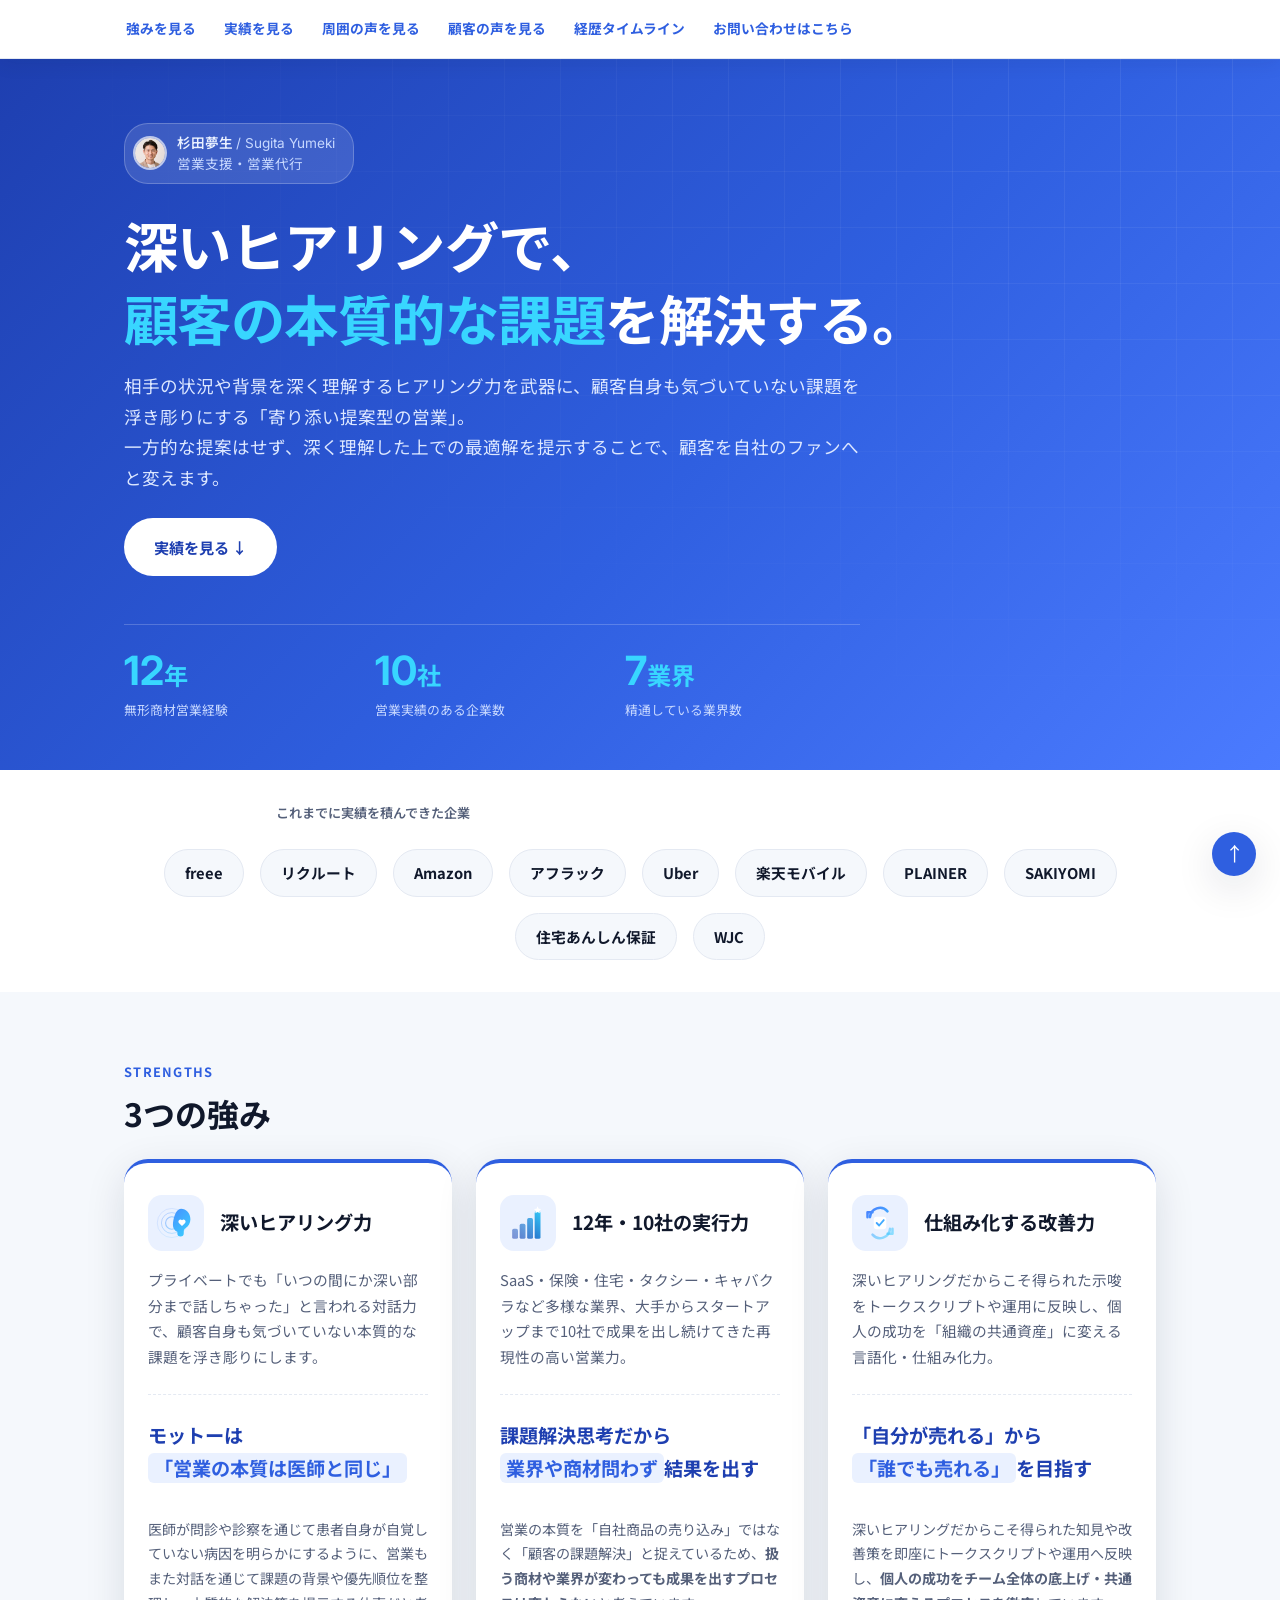
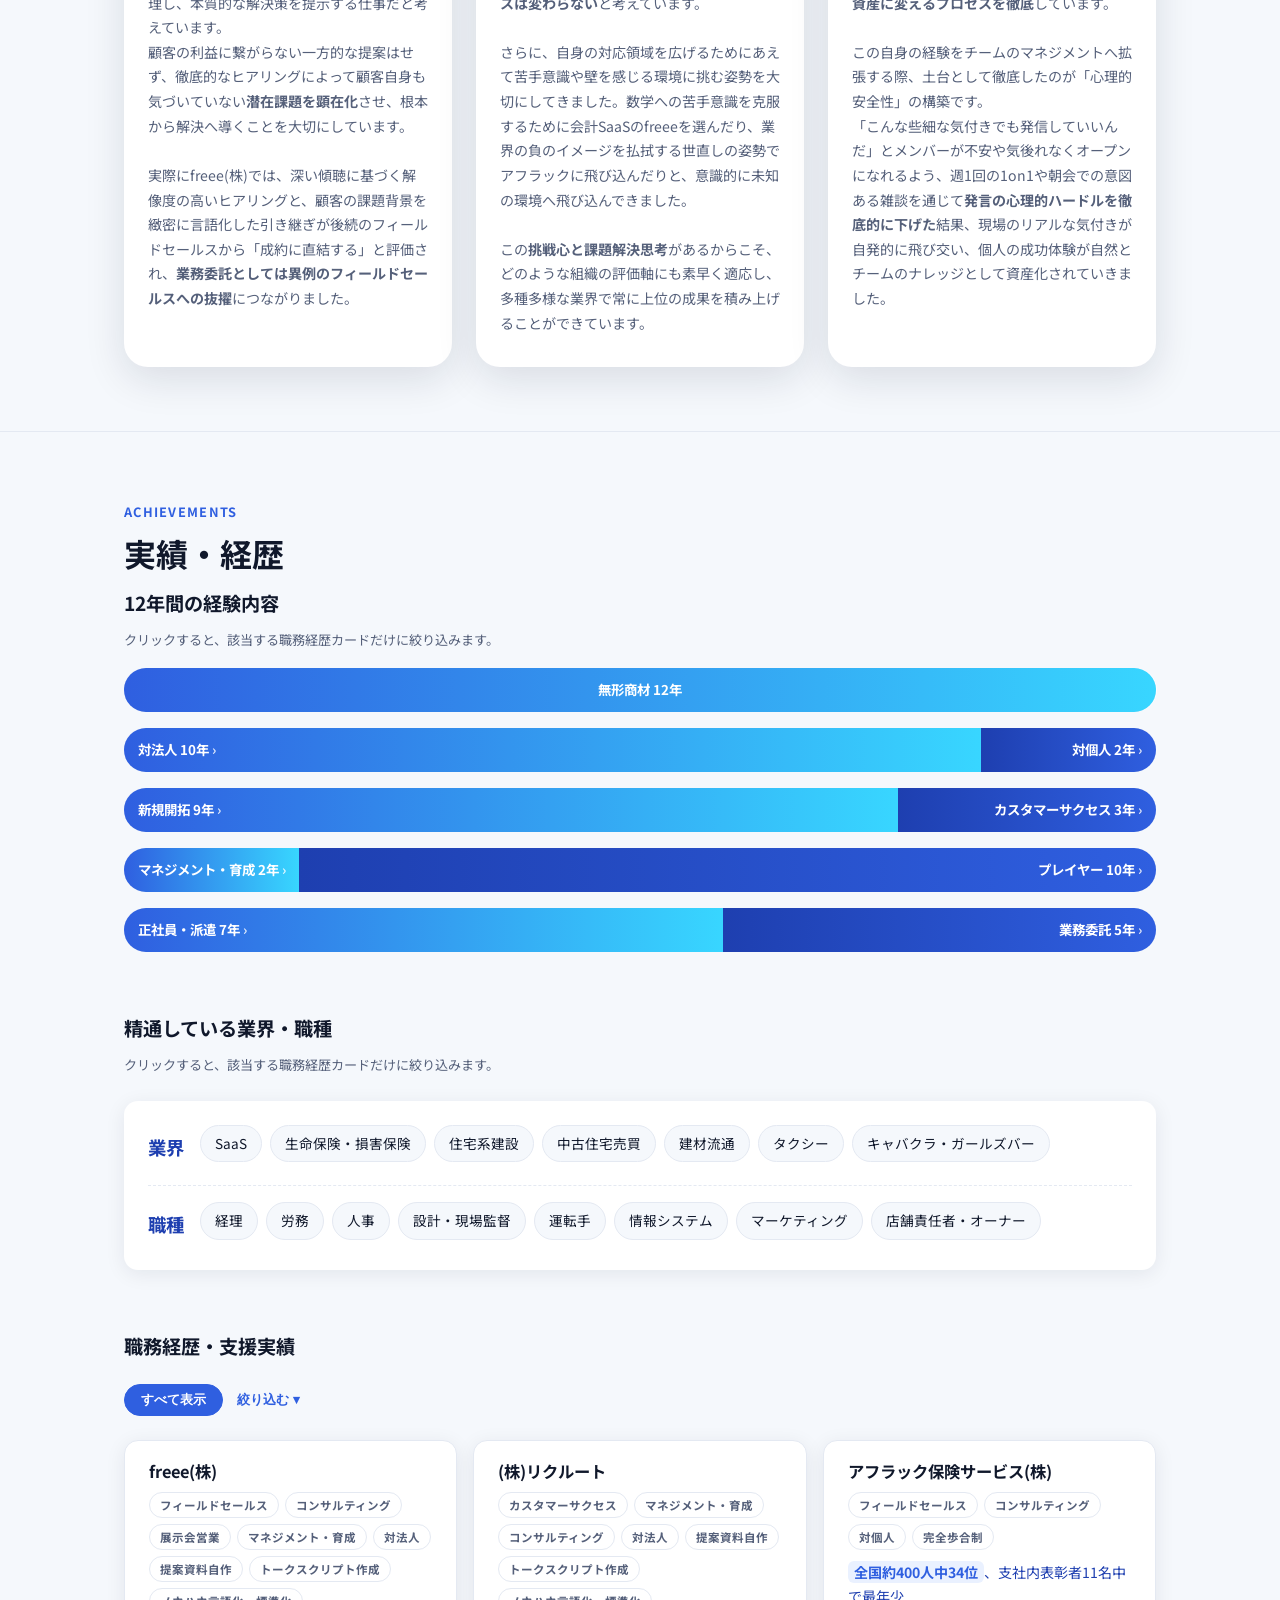
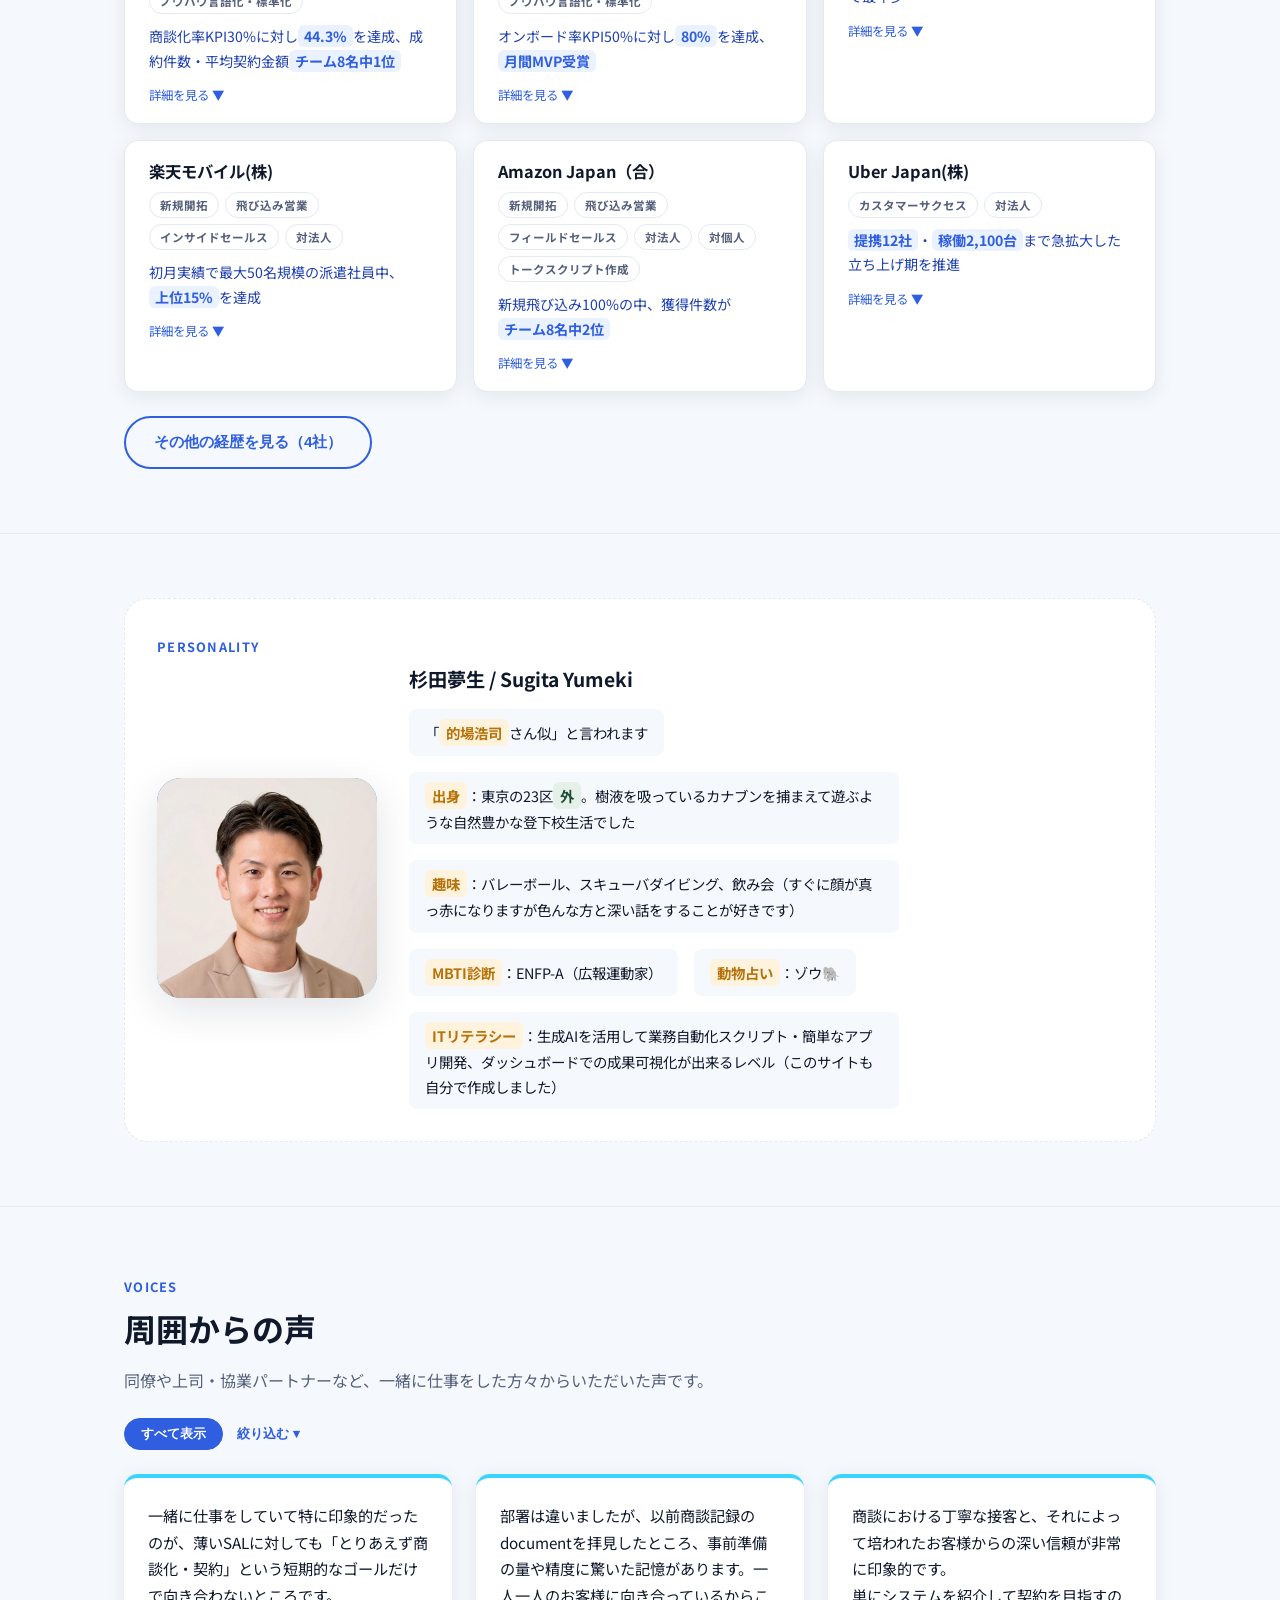
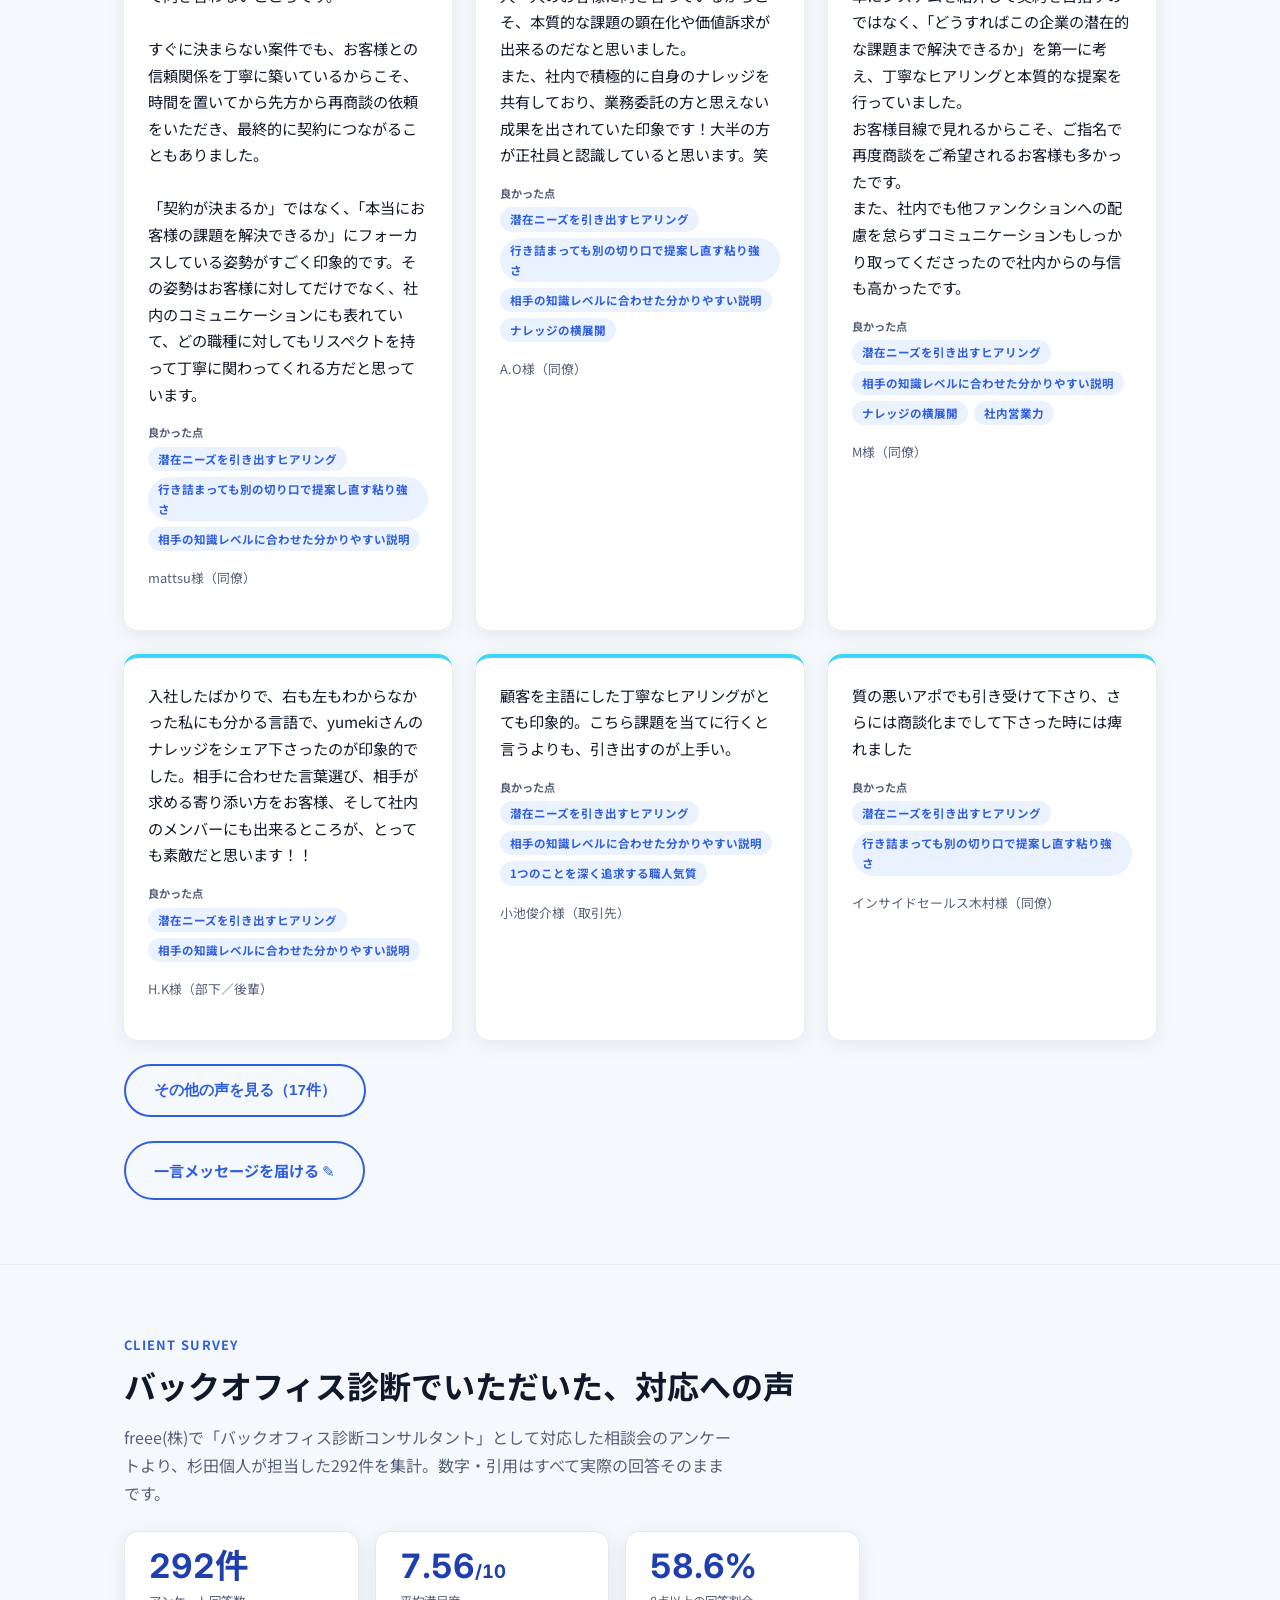
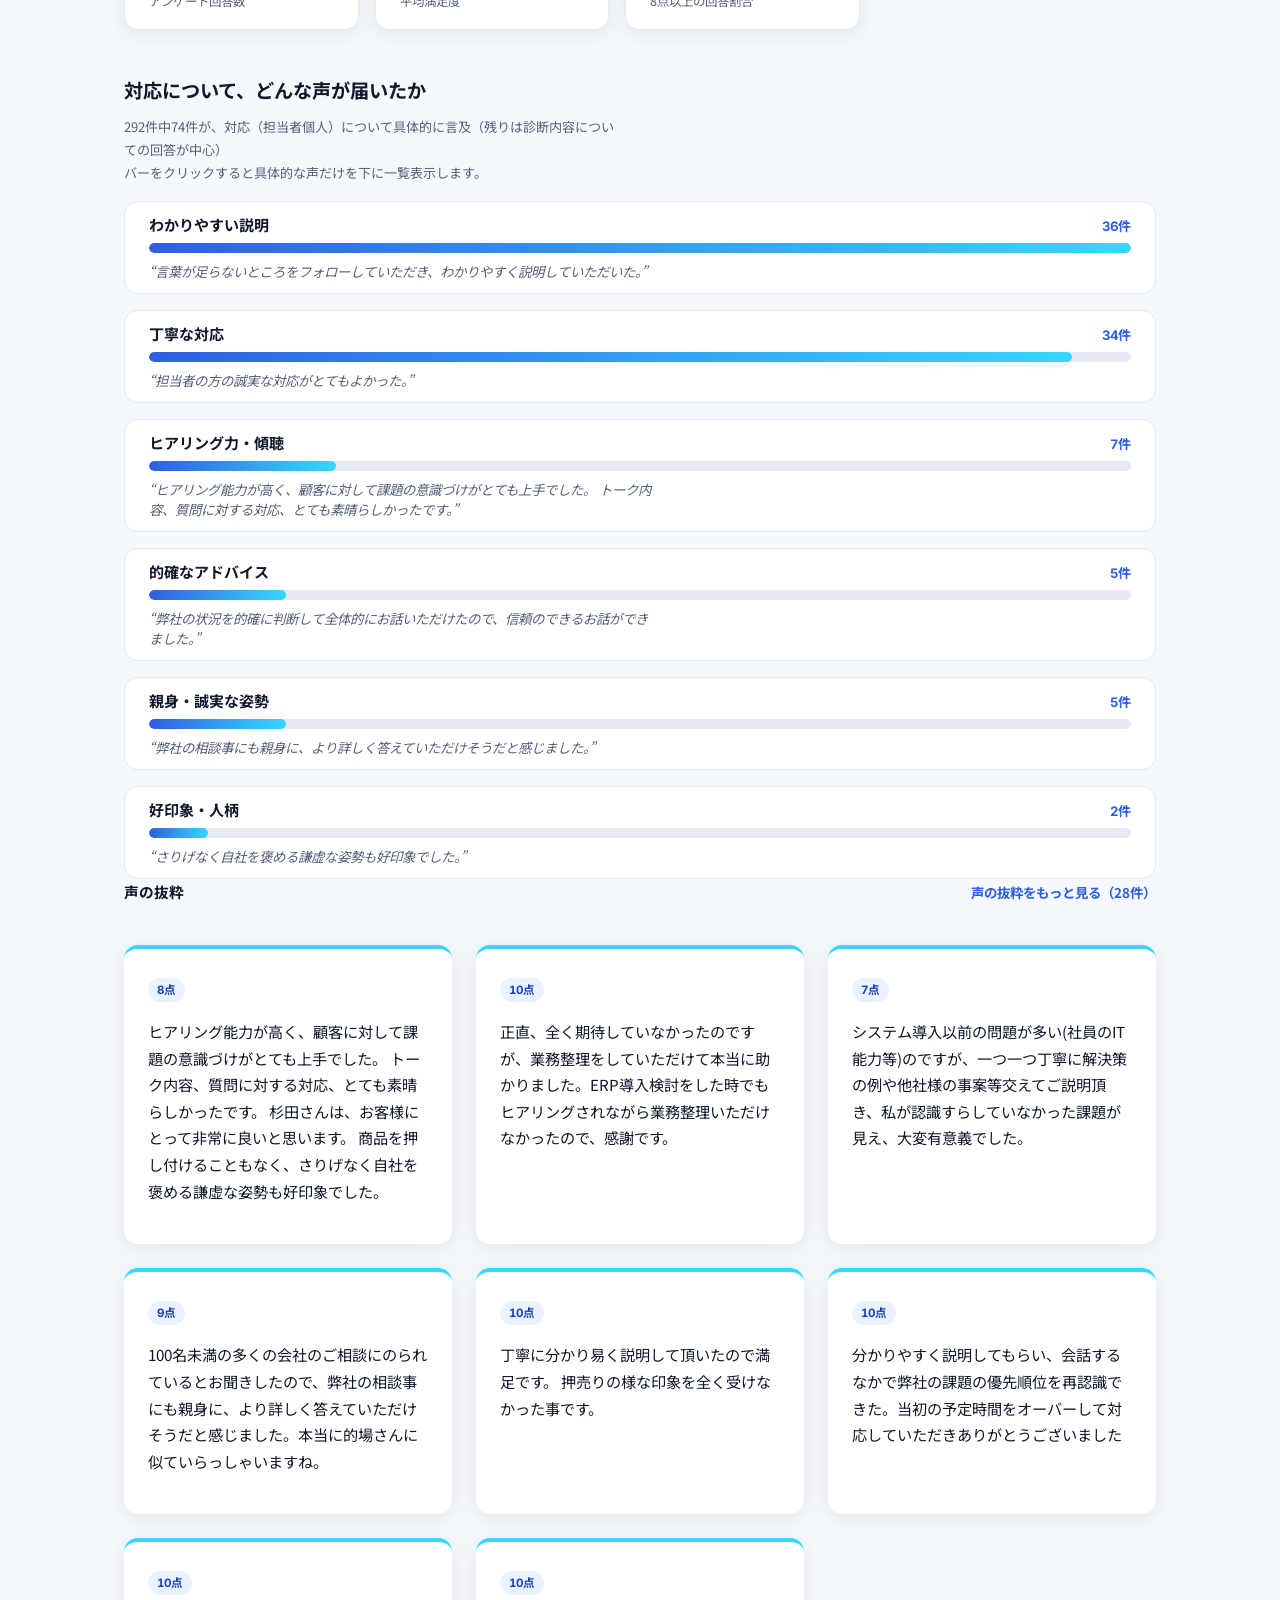
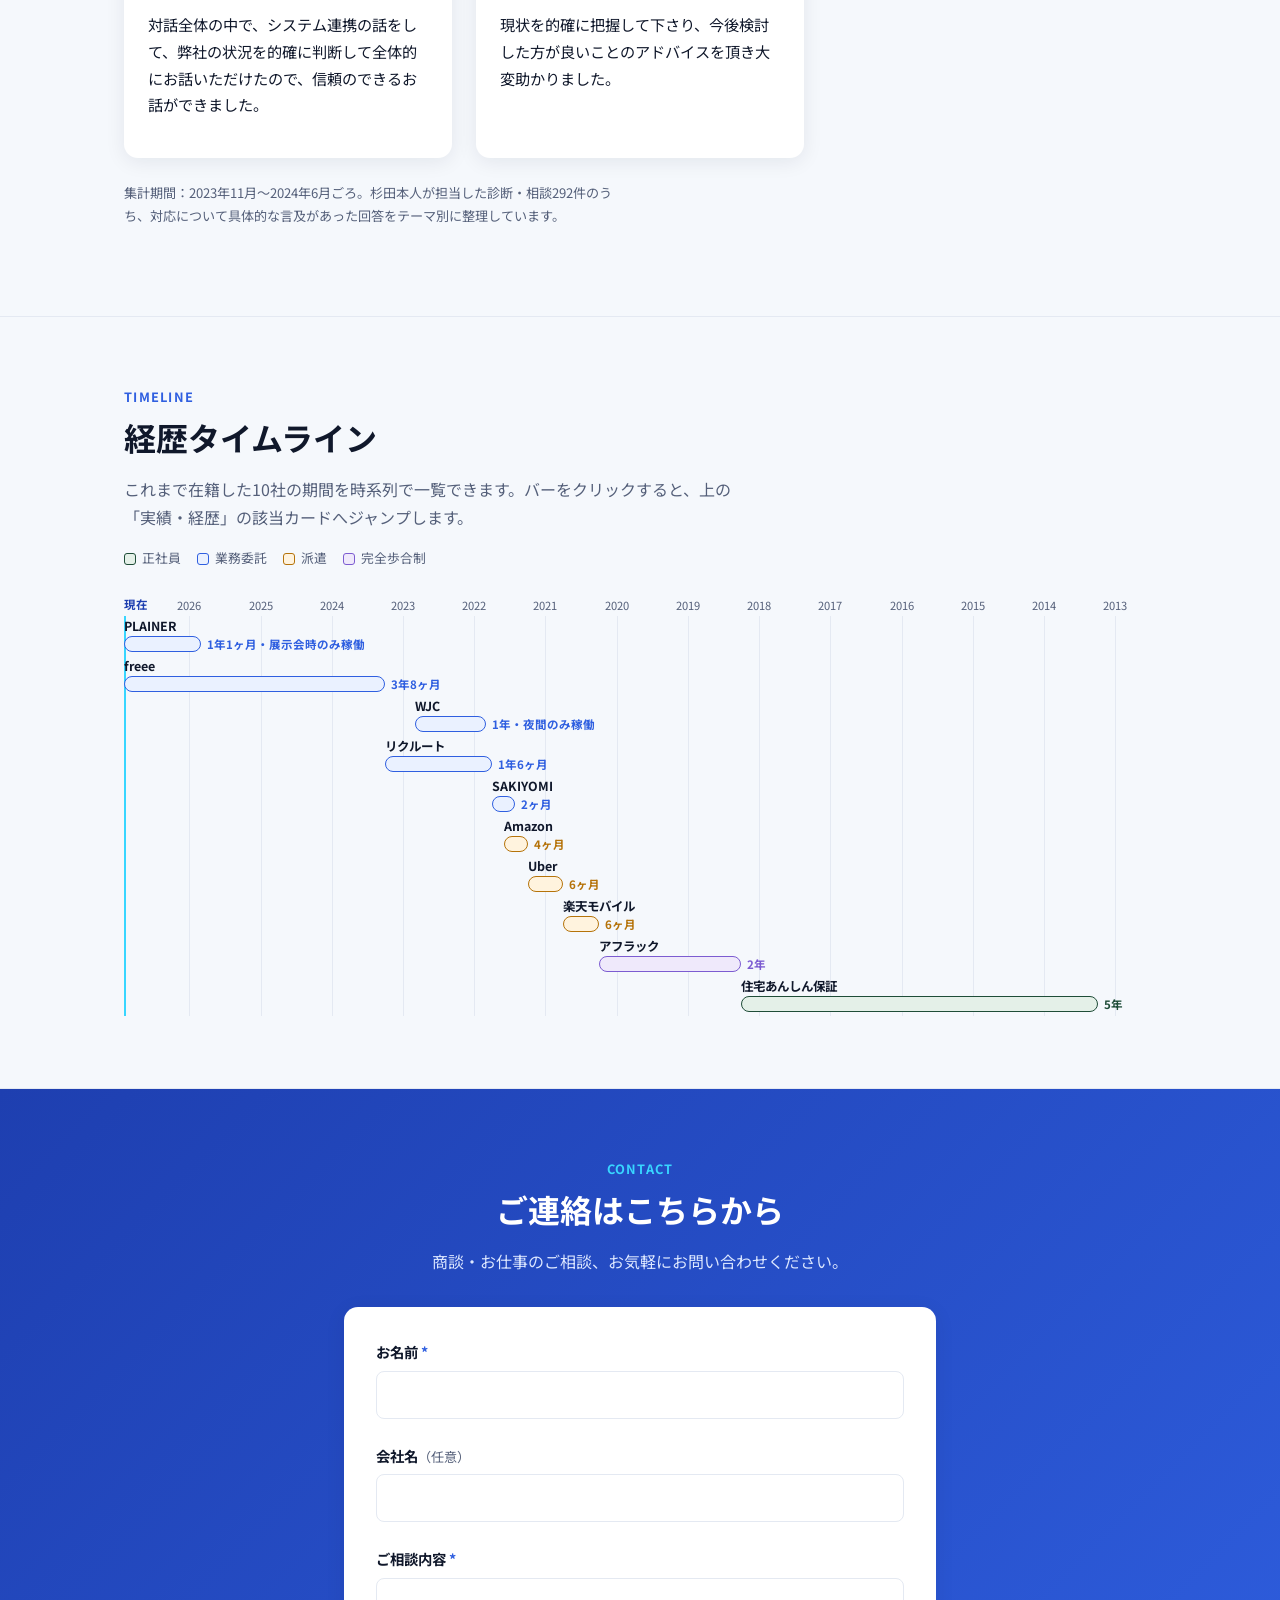
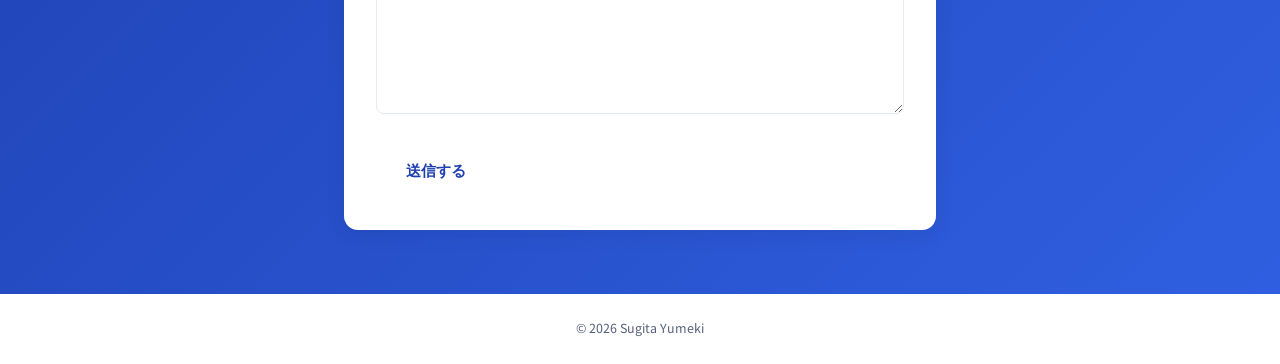
==== commit 432c1de8: "「成果物の例」セクションを全削除し、freeeカードの2エピソードを整理 - #deliverables セクション本体、ナビリンク、freeeカード内の導線リンクを削除 - assets/js/de" ====
--- a/index.html
+++ b/index.html
@@ -96,7 +96,6 @@
     <a href="#achievements">実績を見る</a>
     <a href="#testimonials">周囲の声を見る</a>
     <a href="#backoffice-survey">顧客の声を見る</a>
-    <a href="#deliverables" id="nav-deliverables-link">成果物を見る</a>
     <a href="#career-timeline">経歴タイムライン</a>
     <a href="#contact">お問い合わせはこちら</a>
   </div>
@@ -384,10 +383,9 @@
                 <ul>
                   <li>商談化率<span class="num-highlight">44.3%</span>を達成（KPI30%に対し、約600商談の対応で大幅達成）</li>
                   <li>商談化後の成約件数および平均契約金額で<span class="num-highlight">チーム8名中1位</span></li>
-                  <li>【FSへの抜擢へ繋がる】深い傾聴による「粒度の高いヒアリング」と、顧客の課題背景を緻密に言語化した「詳細な引き継ぎ」が、後続のフィールドセールス陣から「成約に直結する」と高い評価を獲得。この現場での確かな実績と信頼が認められ、業務委託としては異例のFSへの異動が決定</li>
-                  <li>自身の商談録画・診断ロールプレイが新人育成用教材や週次のチーム勉強会の題材として活用され、個人の成果にとどまらずチーム全体のヒアリング精度向上に貢献</li>
-                </ul>
-                <p class="career-detail-link" id="career-deliverables-link"><a href="#deliverables">→ この診断で作成した、トークスクリプト・ノウハウ言語化の成果物例を見る</a></p>
+                  <li>自身の商談録画・診断ロールプレイが<span class="num-highlight">新人育成用教材・週次勉強会の題材</span>として活用され、個人の成果にとどまらずチーム全体のヒアリング精度向上に貢献</li>
+                  <li>深い傾聴による「粒度の高いヒアリング」と、顧客の課題背景を緻密に言語化した「詳細な引き継ぎ」が、後続のフィールドセールス陣から「成約に直結する」と高い評価を獲得。この現場での確かな実績と信頼が認められ、<span class="num-highlight">業務委託としては異例のFSへの異動が決定</span></li>
+                </ul>
                 <p class="career-detail-link"><a href="#backoffice-survey">→ この診断でいただいた、対応への声を見る（292件）</a></p>
               </div>
               <div class="career-detail-phase">
@@ -697,57 +695,6 @@
     </div>
   </section>
 
-  <!-- ============ 成果物の例 ============ -->
-  <!-- freee(株)での「バックオフィス診断コンサルタント」業務で作成したトークスクリプト・
-       ノウハウ言語化ドキュメントを、顧客情報を伏せて掲載するセクション。
-       実在の顧客名・社内限定リンク（Salesforce/Slack/Workplace/Zoom録画等）・同僚名は
-       一切含めないこと。数値は元ドキュメントの実績値、事例・スクリプト・診断資料のサンプルは
-       一般化・架空化した記述（株式会社サンプル商事はダミー企業名）。 -->
-  <section id="deliverables">
-    <div class="container">
-      <p class="section-label">Deliverables</p>
-      <h2>成果物の例</h2>
-      <p>freee(株)で「バックオフィス診断コンサルタント」として、自分の勘や話術に頼らず"型"として言語化・ドキュメント化した診断メソッドです。顧客情報を伏せた上で、その設計思想と実例の一部を掲載しています。</p>
-
-      <div class="testimonial-card deliv-block">
-        <h3>📝 診断トークスクリプトの設計思想（抜粋・一般化版）</h3>
-        <p>商談の成否は、話す内容だけでなく「画面共有で資料をどれだけ行き来させるか」「相槌をどのタイミングで打つか」といった細部の設計で決まると考えています。誰が実践しても同じ精度を再現できるよう、準備から仕上げまでを型として言語化したものです。</p>
-        <ul>
-          <li><strong>①商談前の下ごしらえ：資料の行き来をゼロに近づける</strong>：スライドを前後に往復する回数が、相手の集中力と信頼感を左右すると考え、論点ごとに情報を1画面に集約。「電帳法」など必ず使う専門用語は事前に辞書登録し、入力の"間"で相手を待たせない。スライドの余白や文字サイズも案件をまたいで統一し、"テンプレをその場で使い回している"という違和感を与えないようにしている。</li>
-          <li><strong>②仮説と他社事例をセットにした質問設計</strong>：「〇〇という業務、実は多くの企業で二重管理になっているケースが多いんです」と、想定される課題を先に開示してから聞くことで、相手は「わざわざ言うほどのことでもない」と思っていた業務の悩みを話しやすくなる。この"仮説の的中率"を上げるため、業種・規模ごとに想定課題パターンを一覧化し、誰が使っても同じ精度で仮説を立てられるようにした。</li>
-          <li><strong>③参加者の役職で訴求軸を切り替える</strong>：実務担当者には「共感＋上申しやすい資料化」、管理者には「連携・承認フローの効率化」、経営層には「早期の経営状況把握」というように、同じ課題でも刺さる角度を変えて提示する。</li>
-          <li><strong>④話しながら"できあがっていく"資料：赤黄のリアルタイム色分け</strong>：口頭の説明だけで終わらせず、話した内容をその場で赤（短期課題）・黄（中長期課題）に色分けしながらスライドに反映していく。目の前で資料が"できあがっていく"様子を見せることで、「ちゃんと理解した上で整理してくれている」という実感を持ってもらえる。同席していない決裁者にもそのまま渡せる完成品として、商談のその場で仕上げてしまうことが、後日の"おかえり案件"にもつながっている。</li>
-          <li><strong>⑤冒頭で「今日は売り込みではなく状況整理の時間」と明言する</strong>：「売り込まれるかもしれない」という警戒心を下げ、本音の課題を話してもらいやすい空気を作ってから本題に入る。</li>
-        </ul>
-        <p class="deliv-phrase">実際に使うフレーズ例：<em>「御社はもう完成度高いですね」</em> → あえて刺しどころがないと伝えることで、相手が謙遜して自ら気になる点を話し始める</p>
-        <p>これらの工夫が感覚ではなく意図的な設計であることを裏付けるため、自身の商談録画を週次のチーム勉強会で共有。同僚たちがそれぞれの視点で「自己紹介の破壊力」「相槌のタイミングが発言と被らない」「"実は"という言葉の使い方」を言語化し、社内ドキュメントに落とし込んだ。他者が観察し、模倣できる形で言語化できたという事実が、この型の再現性を裏付けている。</p>
-      </div>
-
-      <div class="testimonial-card deliv-block">
-        <h3>🔍 課題発見〜商談化の実例（匿名化）</h3>
-        <p>実際にこの型を使ってどう課題を引き出し、どこで興味を持っていただけたのか。技術ごとに、使う場面・手順・その場で起きたことをまとめました。</p>
-
-        <div class="case-study">
-          <h4 class="case-study-name">先出し自己開示法（あるあるヒアリング）</h4>
-          <p><strong>効く場面：</strong>「特に困っていることはない」と、相手が課題を自覚していない・言語化できていない初期ヒアリング。</p>
-          <p><strong>手順：</strong>①いきなり課題を尋ねず、まず作業の実態を数字や作業単位でクローズドクエスチョンで確認する（例：「郵送作業って、だいたい何人くらいで対応されているんですか？」）。②回答を受けて「実は同じ悩みを抱える企業さんも多いんですよ」と、こちらから先に他社の"あるある"を開示する。③相手が「わざわざ言うほどでもない」と思っていた不満を、安心して話せる空気を作る。</p>
-          <p><strong>実例（製造業・従業員60名規模）：</strong>経理担当者のみが参加し、当初は「特に困っていることはない」という反応。上記の手順で聞いたところ、「実はうちも紙折り機がなくて、2,000〜3,000枚を手で折ってるんです…」という、それまで語られなかった具体的な苦労が引き出され、一気に前のめりに。</p>
-          <p><strong>再現性：</strong>この聞き出し方は社内ドキュメントに加筆し、同僚のヒアリング精度向上にも活用されている。</p>
-        </div>
-
-        <div class="case-study">
-          <h4 class="case-study-name">同調→専門性ブリッジ</h4>
-          <p><strong>効く場面：</strong>法改正や過去の営業対応への不満で警戒心が強く、説得や反論がかえって逆効果になる相手。</p>
-          <p><strong>手順：</strong>①反論・説得を一切せず、まず相手の主張に徹底的に同調する（例：「おっしゃる通り、中小企業への負担が大きい制度だと感じます」）。②信頼を得た段階で、事前に調べておいた相手の技術的バックグラウンドなど、共通の関心軸に話題を移す（例：「エンジニアの方とお話しすると、開発スピードの速さに驚かれることが多いんです」）。</p>
-          <p><strong>実例（中小企業・経営層、元エンジニア）：</strong>他社からの心無い提案への苛立ちもあり、警戒心の強い状態からのスタート。上記の手順で態度が軟化し、最終的に「もっと早く出会いたかった」という発言を引き出すまでに。</p>
-          <p><strong>再現性：</strong>「まず反論せず同調し、相手の専門性に合わせて話題を変える」型として、感情的になっている商談全般に応用し再現している。</p>
-        </div>
-
-        <p class="deliv-phrase">共通する型：警戒心が強い、あるいは課題を自覚していない相手には、まず"自己開示"または"同調"で心理的なハードルを下げてから、本質的な質問や再アプローチに移る。</p>
-      </div>
-    </div>
-  </section>
-
   <!-- ============ 経歴タイムライン ============ -->
   <!-- career-timeline.js が、上の各career-cardに付与された data-timeline-start/-end/-category
        属性を読み取り、#career-timeline-chart の中へガントチャート風のバーを動的に生成する。
@@ -833,7 +780,6 @@
 <script src="assets/js/testimonials.js"></script>
 <script src="assets/js/backoffice-survey-data.js"></script>
 <script src="assets/js/backoffice-survey.js"></script>
-<script src="assets/js/deliverables-toggle.js"></script>
 <script src="assets/js/contact-form.js"></script>
 <script src="assets/js/main.js"></script>
 <script src="assets/js/career-timeline.js"></script>
--- a/style.css
+++ b/style.css
@@ -933,30 +933,6 @@
   margin-bottom: var(--sp-2);
 }
 .voice-empty { font-size: 0.86rem; color: var(--text-600); }
-
-/* ---------- 成果物の例（Deliverables） ---------- */
-/* freeeカード内の career-detail-link から遷移してくるセクション。
-   testimonial-card等、既存のカードスタイルを再利用している。 */
-.deliv-block + .deliv-block { margin-top: var(--sp-3); }
-.deliv-block h3 { font-size: 1rem; font-weight: 700; color: var(--blue-700); margin: 0 0 8px; }
-.deliv-block ul { margin: 0; padding-left: 1.15em; font-size: 0.88rem; color: var(--text-600); }
-.deliv-block li { margin-bottom: 10px; }
-.deliv-block li:last-child { margin-bottom: 0; }
-.deliv-block li strong { color: var(--blue-700); }
-.deliv-block .testimonial-tag { margin-right: 6px; vertical-align: middle; }
-.deliv-phrase {
-  margin: 10px 0 0; padding: 10px 14px; background: var(--blue-100); border-radius: 10px;
-  font-size: 0.84rem; color: var(--text-900);
-}
-.deliv-phrase em { color: var(--blue-700); font-style: normal; font-weight: 700; }
-
-/* 匿名化した実例（状況／工夫／反応／資産化の4行構成）。career-detail-phase同士の
-   区切りパターンを踏襲し、deliv-block内で複数並んだ際に破線で区切る。 */
-.case-study + .case-study { margin-top: var(--sp-3); padding-top: var(--sp-3); border-top: 1px dashed var(--border); }
-.case-study-name { margin: 0 0 8px; font-size: 0.94rem; font-weight: 700; color: var(--blue-700); }
-.case-study p { font-size: 0.86rem; margin: 0 0 6px; }
-.case-study p:last-child { margin-bottom: 0; }
-.case-study p strong { color: var(--blue-700); }
 
 /* ---------- Forms (voice-form.html 等) ---------- */
 .form-row { margin-bottom: var(--sp-3); }
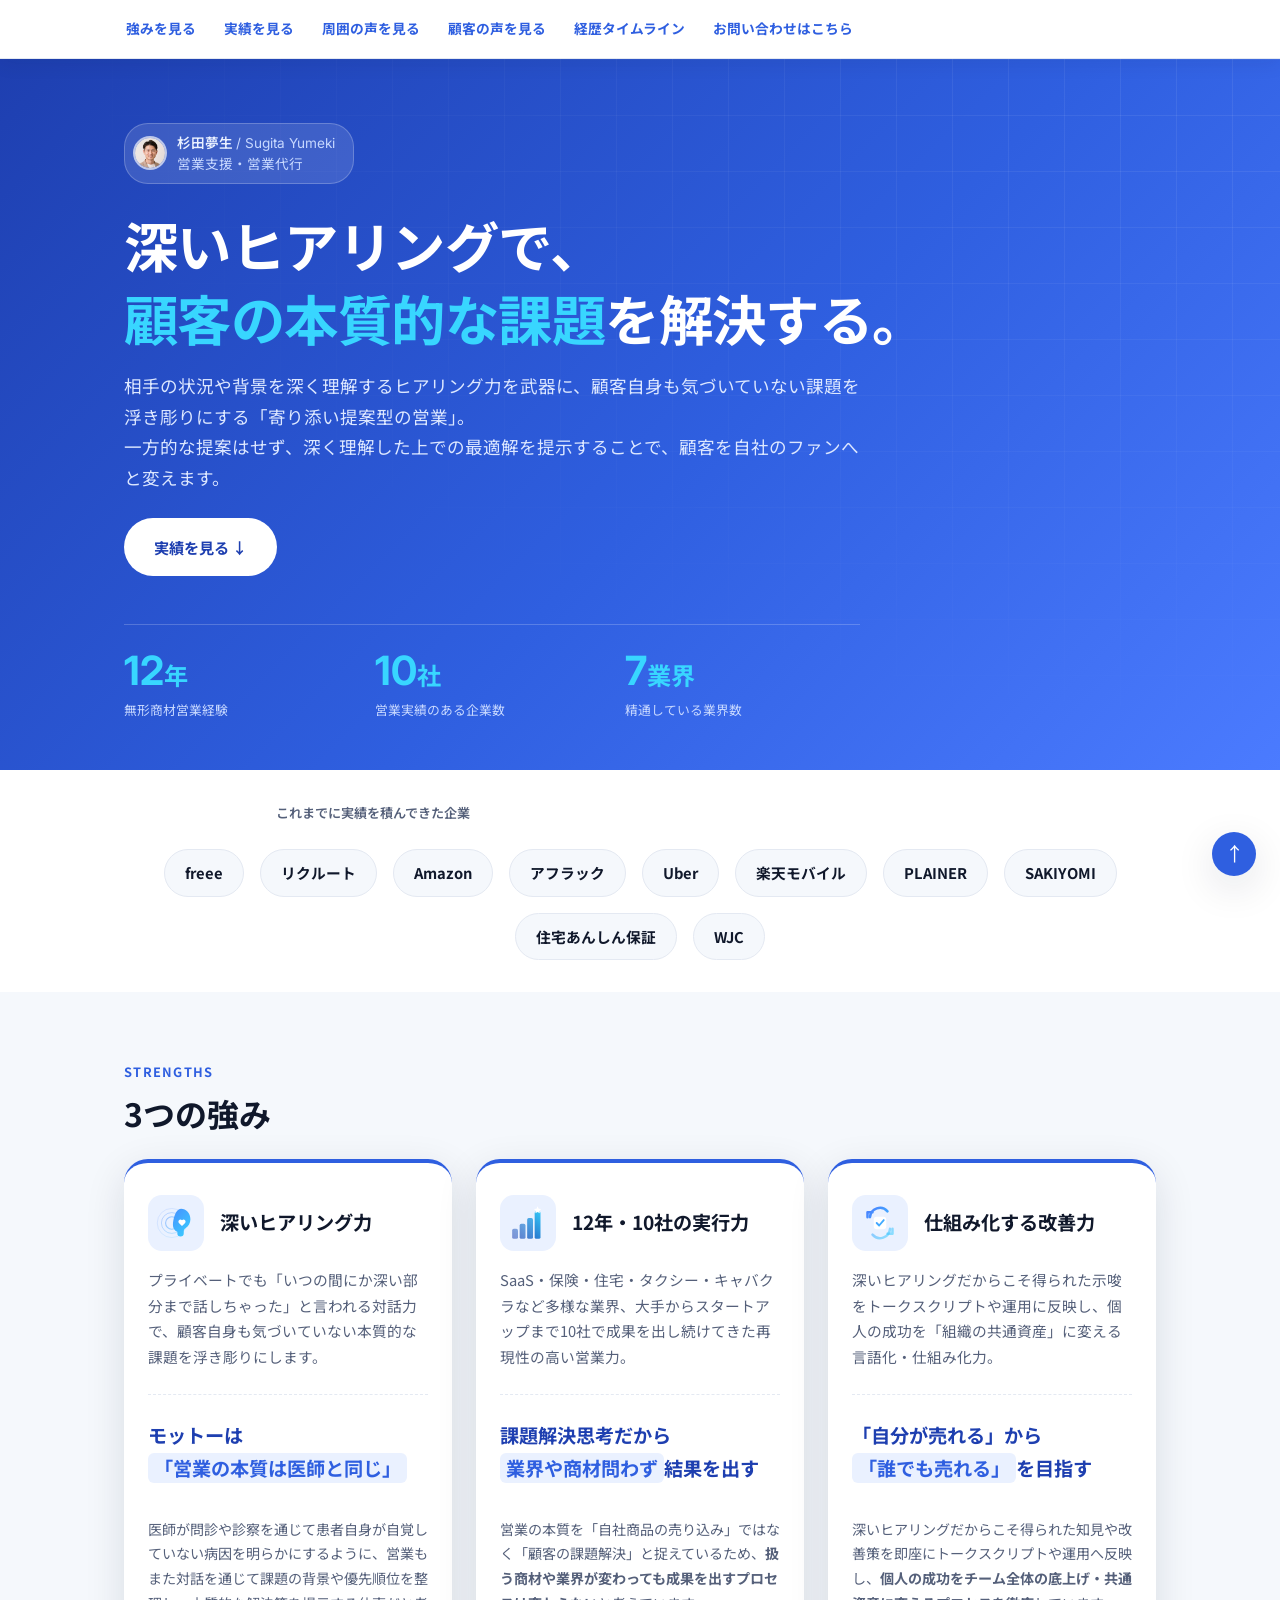
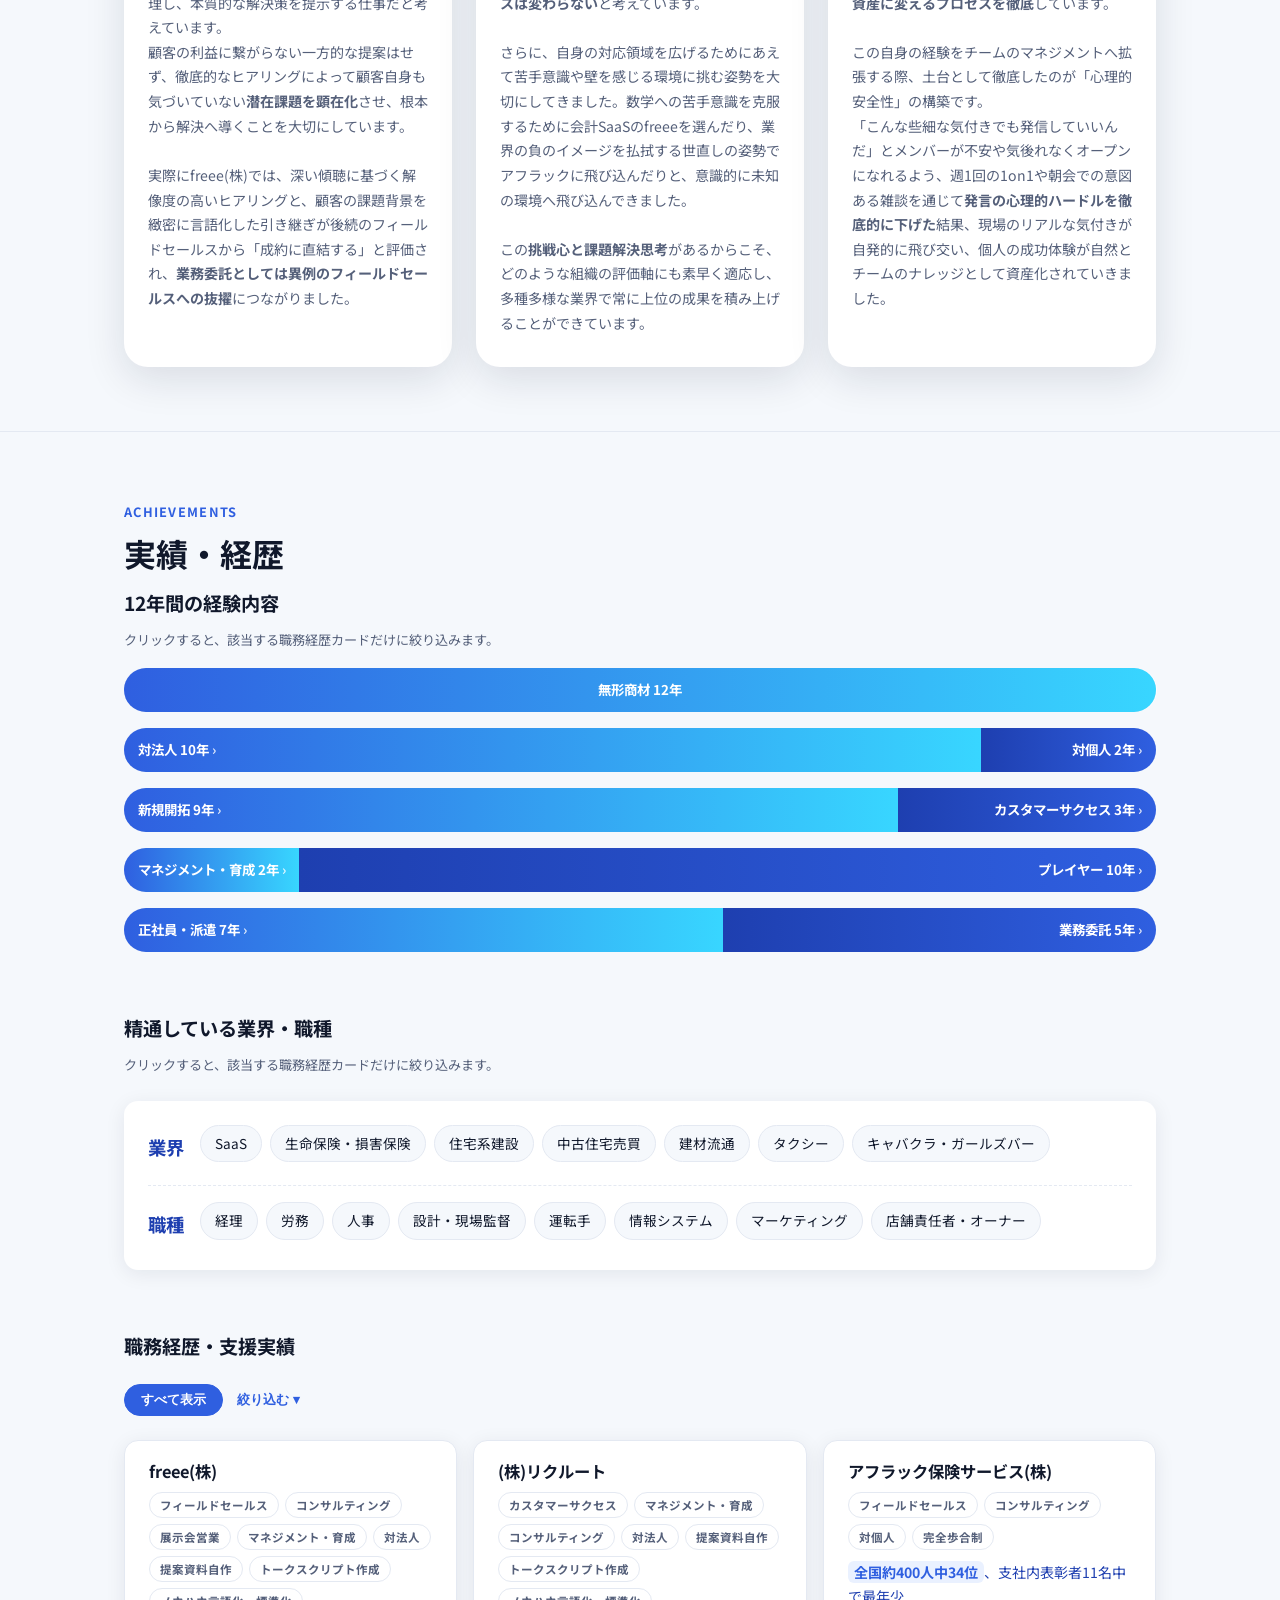
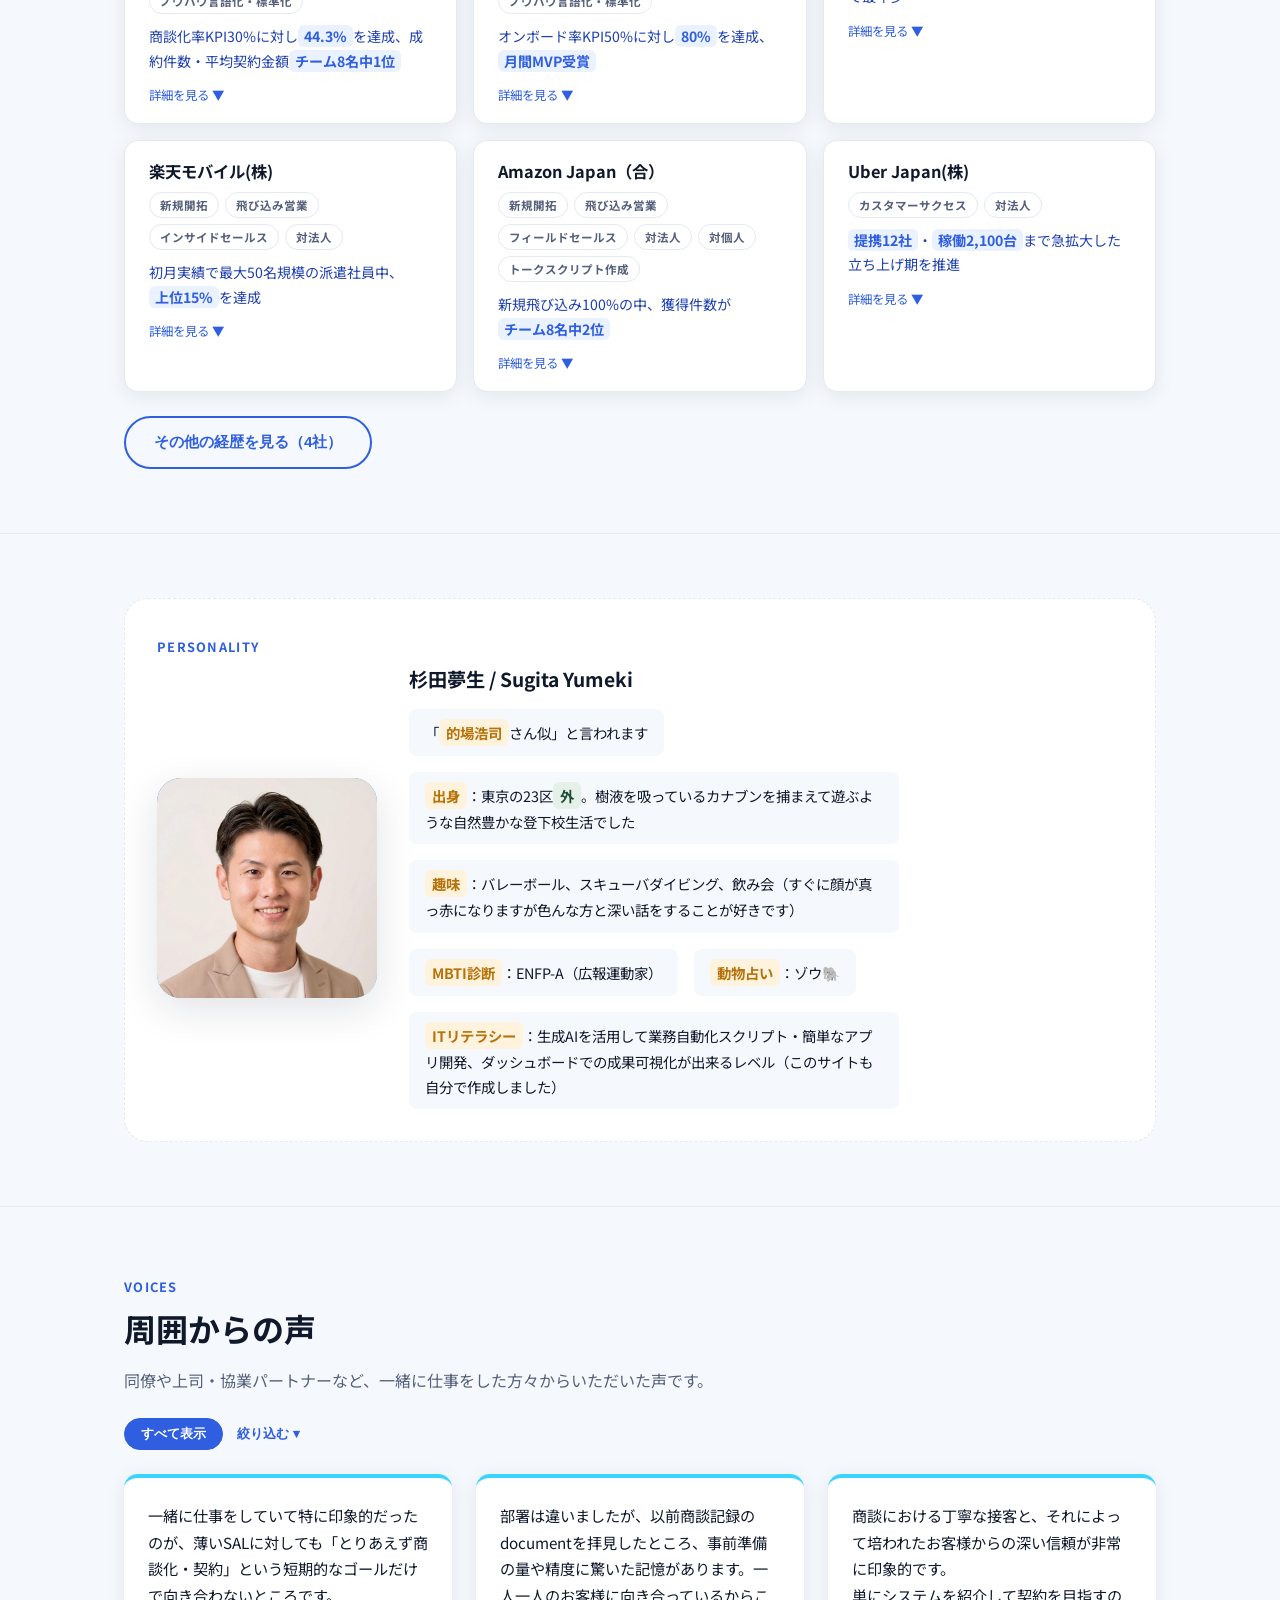
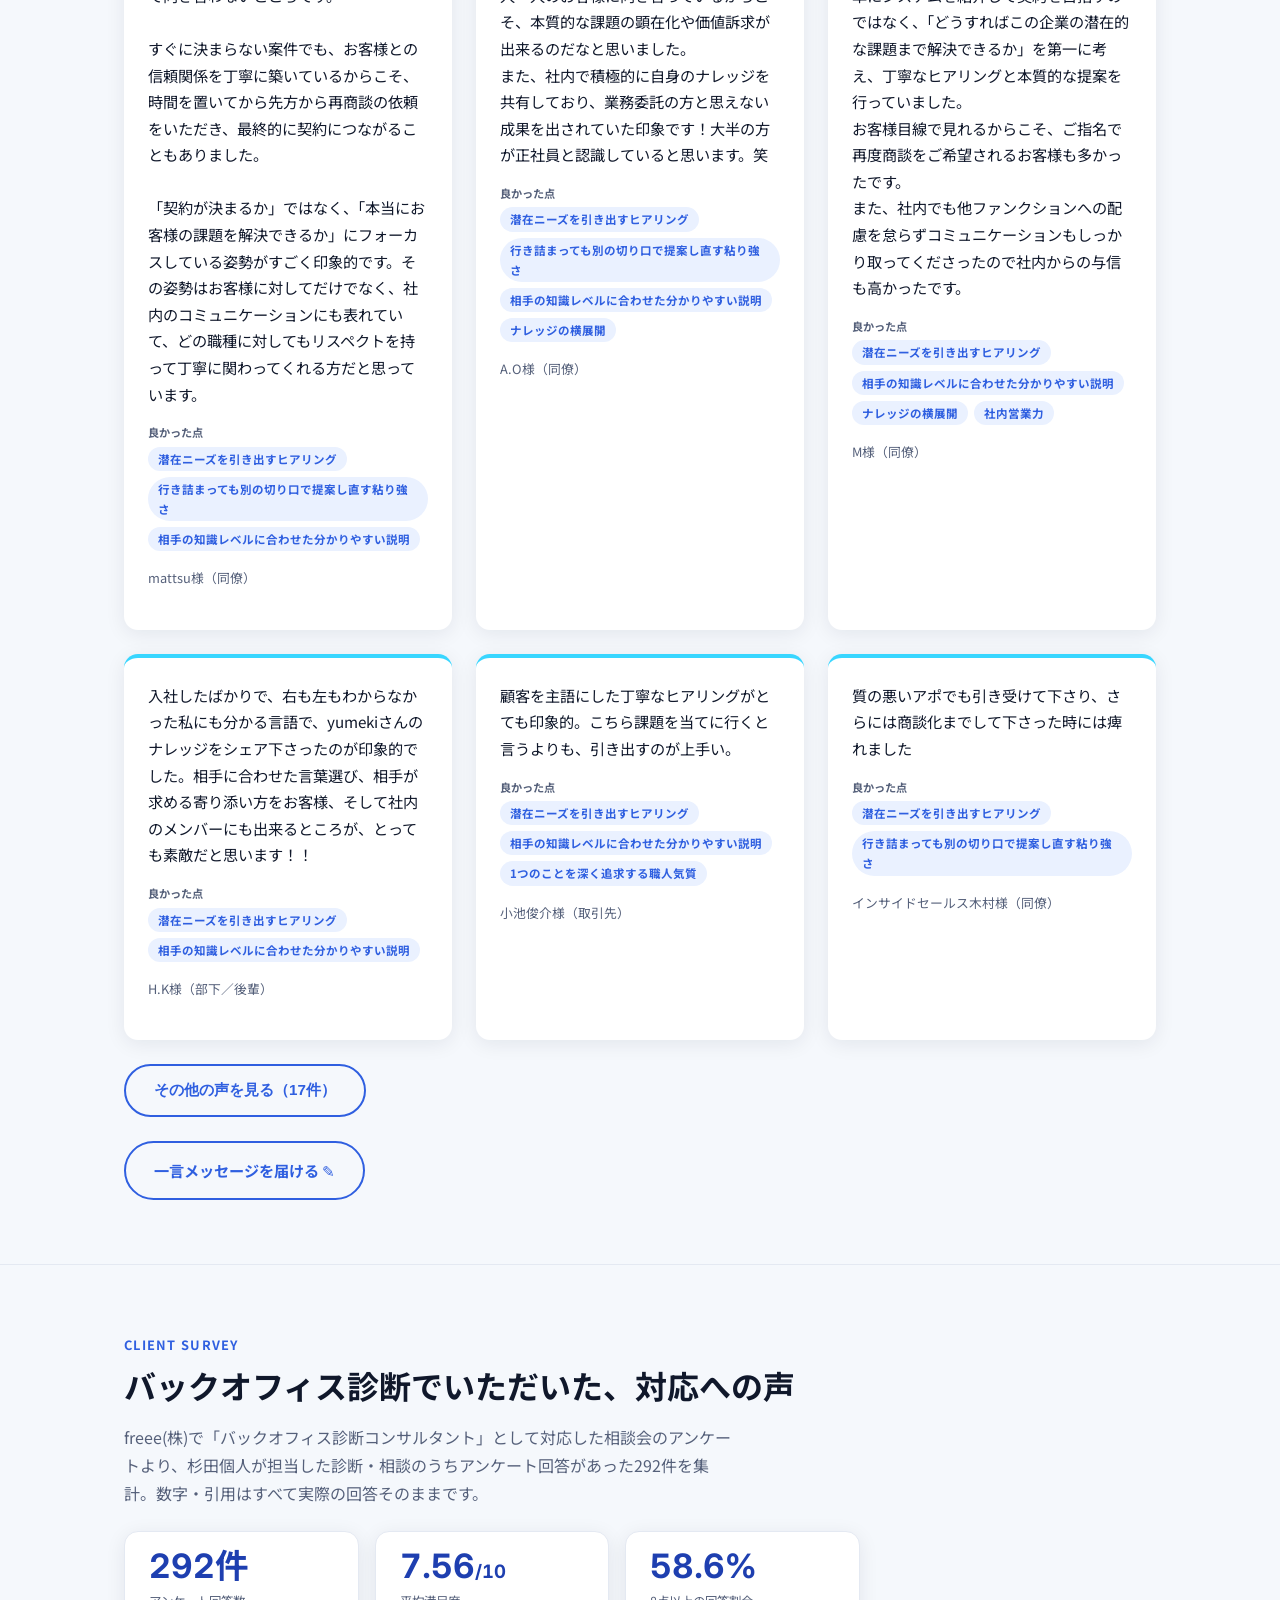
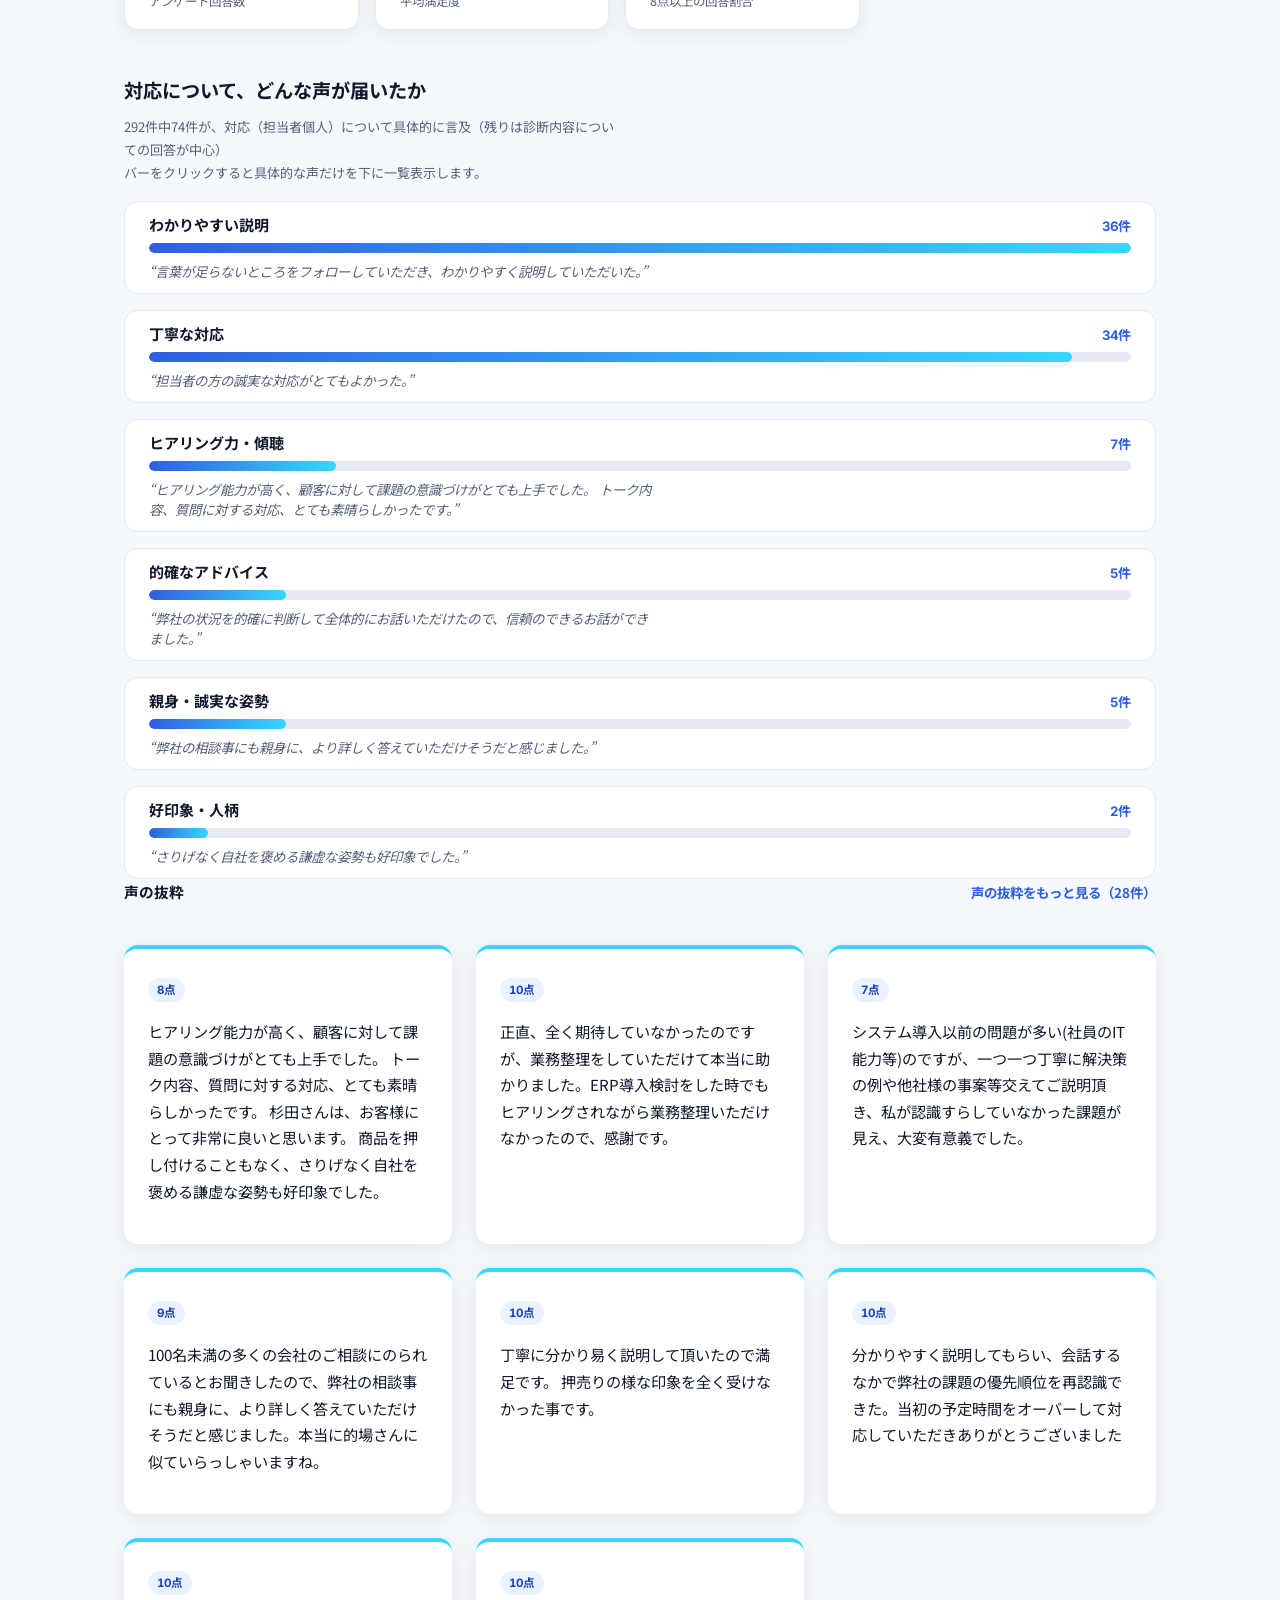
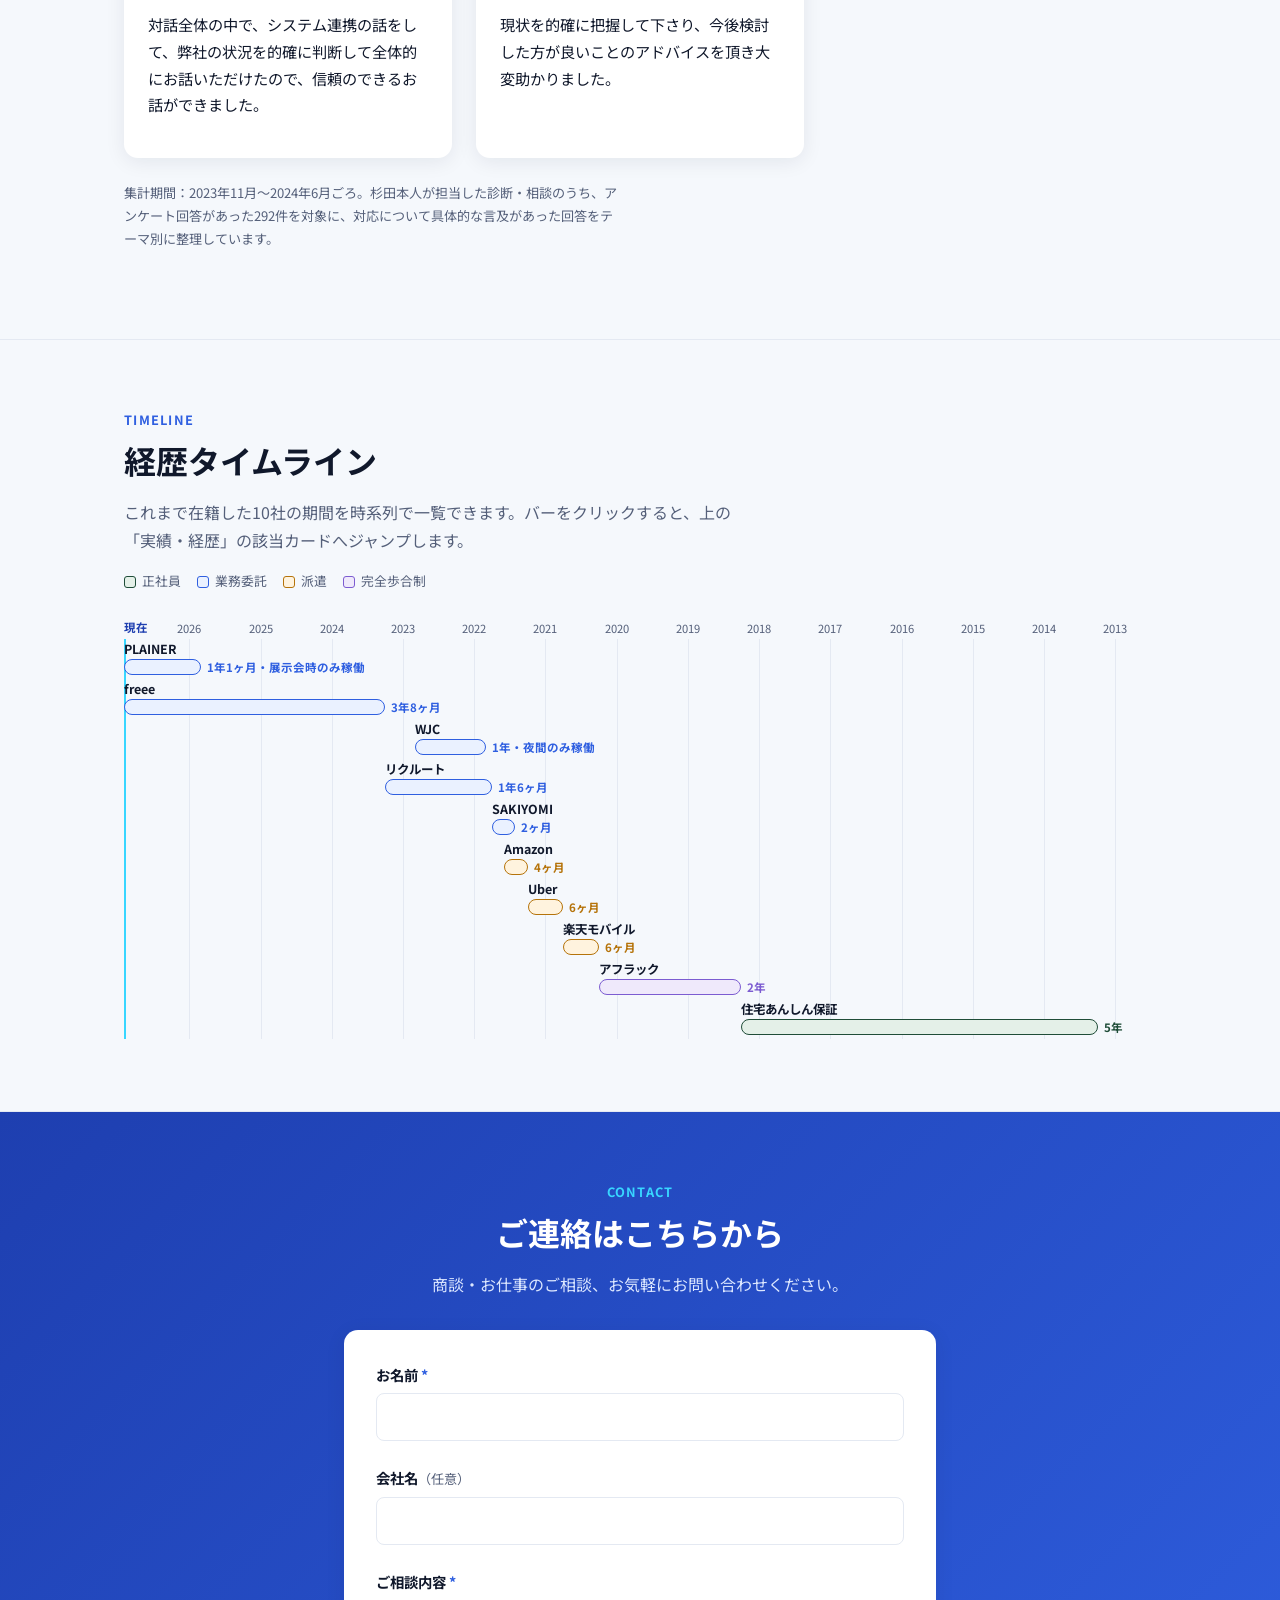
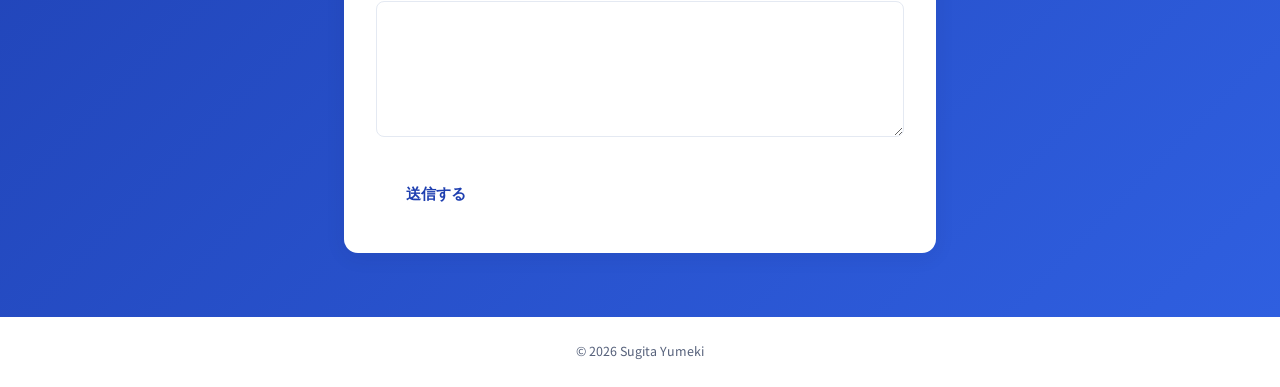
==== commit d3324cc3: "バックオフィス診断の集計文言を修正、編集モードの対象漏れを解消 「対応への声」セクションの292件という数字が、担当した診断・相談の 総数であるかのように読める表現になっていたため、アンケート回答数 " ====
--- a/index.html
+++ b/index.html
@@ -659,7 +659,7 @@
     <div class="container">
       <p class="section-label">Client Survey</p>
       <h2>バックオフィス診断でいただいた、対応への声</h2>
-      <p>freee(株)で「バックオフィス診断コンサルタント」として対応した相談会のアンケートより、杉田個人が担当した292件を集計。数字・引用はすべて実際の回答そのままです。</p>
+      <p>freee(株)で「バックオフィス診断コンサルタント」として対応した相談会のアンケートより、杉田個人が担当した診断・相談のうちアンケート回答があった292件を集計。数字・引用はすべて実際の回答そのままです。</p>
 
       <div class="voice-stat-row">
         <div class="voice-stat-item">
@@ -691,7 +691,7 @@
         <p class="form-note">この先の集計・声の一覧の表示にはJavaScriptが必要です。</p>
       </noscript>
 
-      <p class="form-note" style="margin-top: var(--sp-3)">集計期間：2023年11月〜2024年6月ごろ。杉田本人が担当した診断・相談292件のうち、対応について具体的な言及があった回答をテーマ別に整理しています。</p>
+      <p class="form-note" style="margin-top: var(--sp-3)">集計期間：2023年11月〜2024年6月ごろ。杉田本人が担当した診断・相談のうち、アンケート回答があった292件を対象に、対応について具体的な言及があった回答をテーマ別に整理しています。</p>
     </div>
   </section>
 
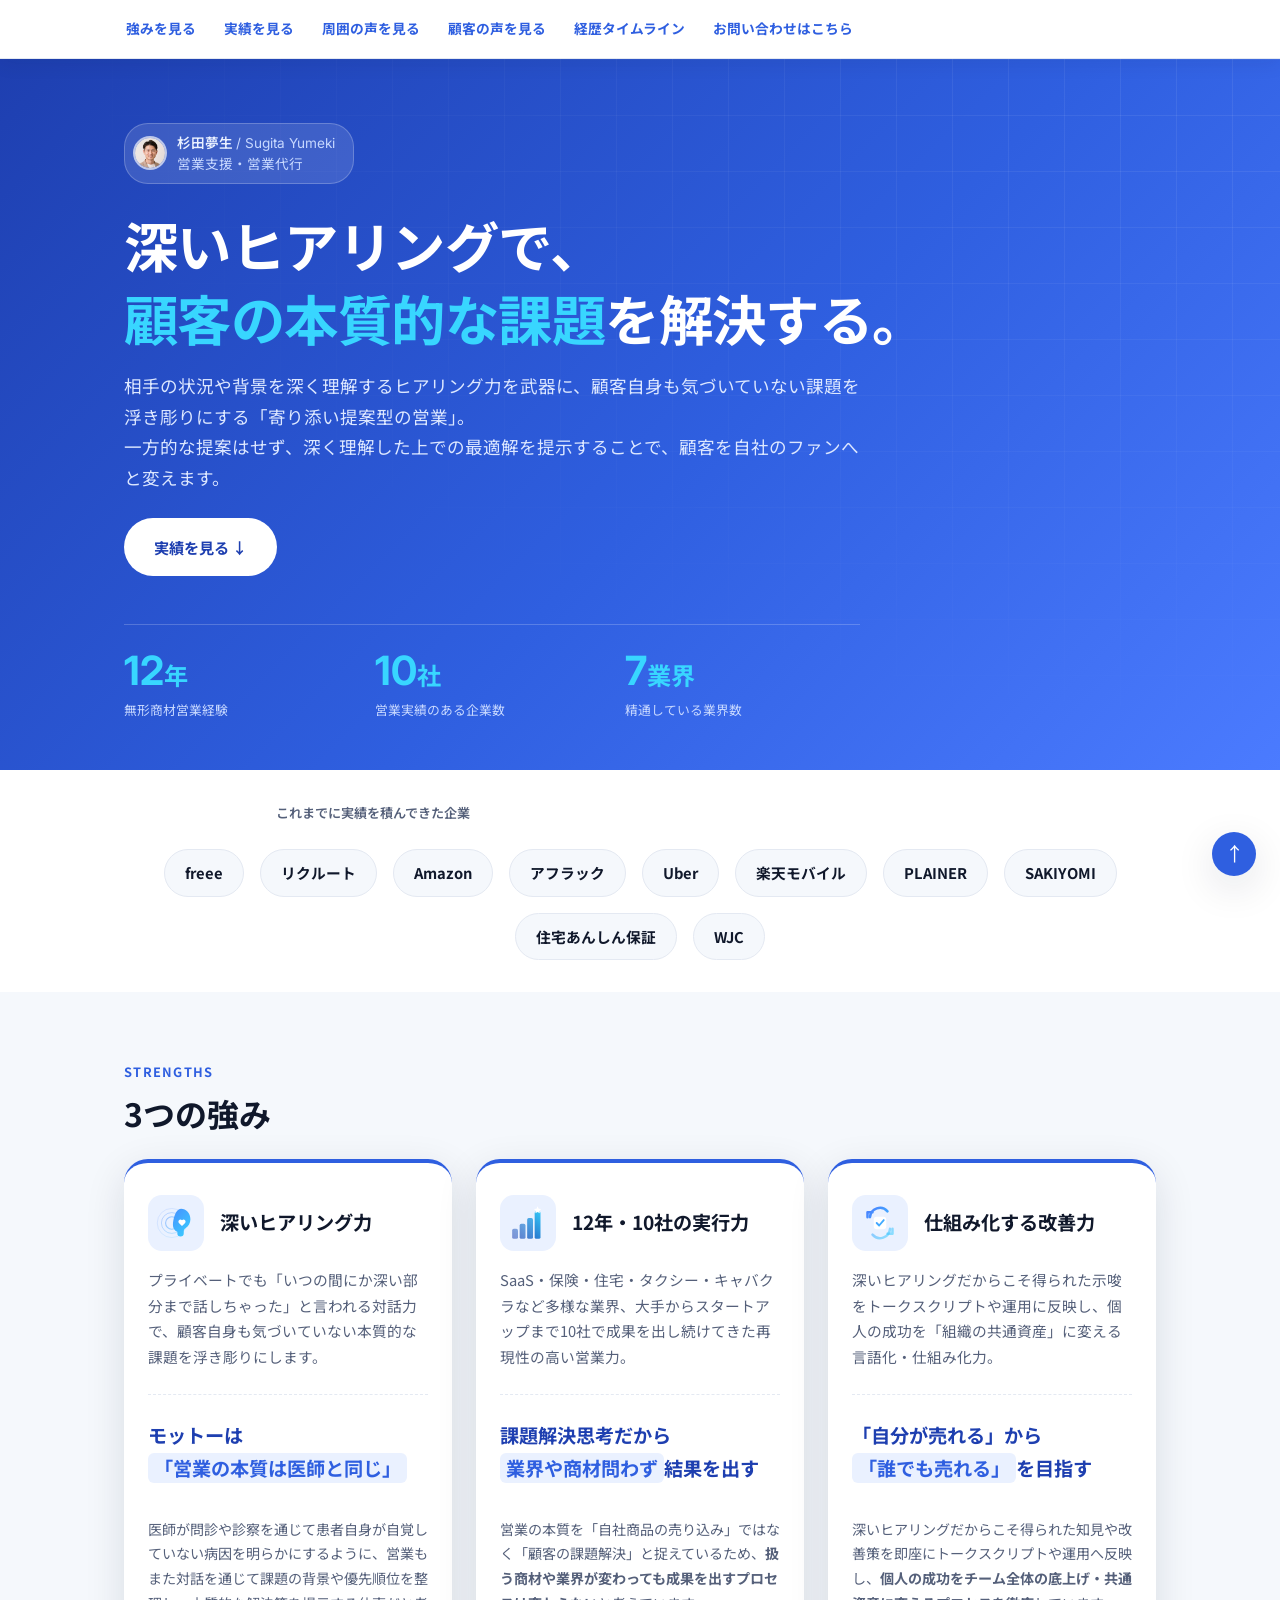
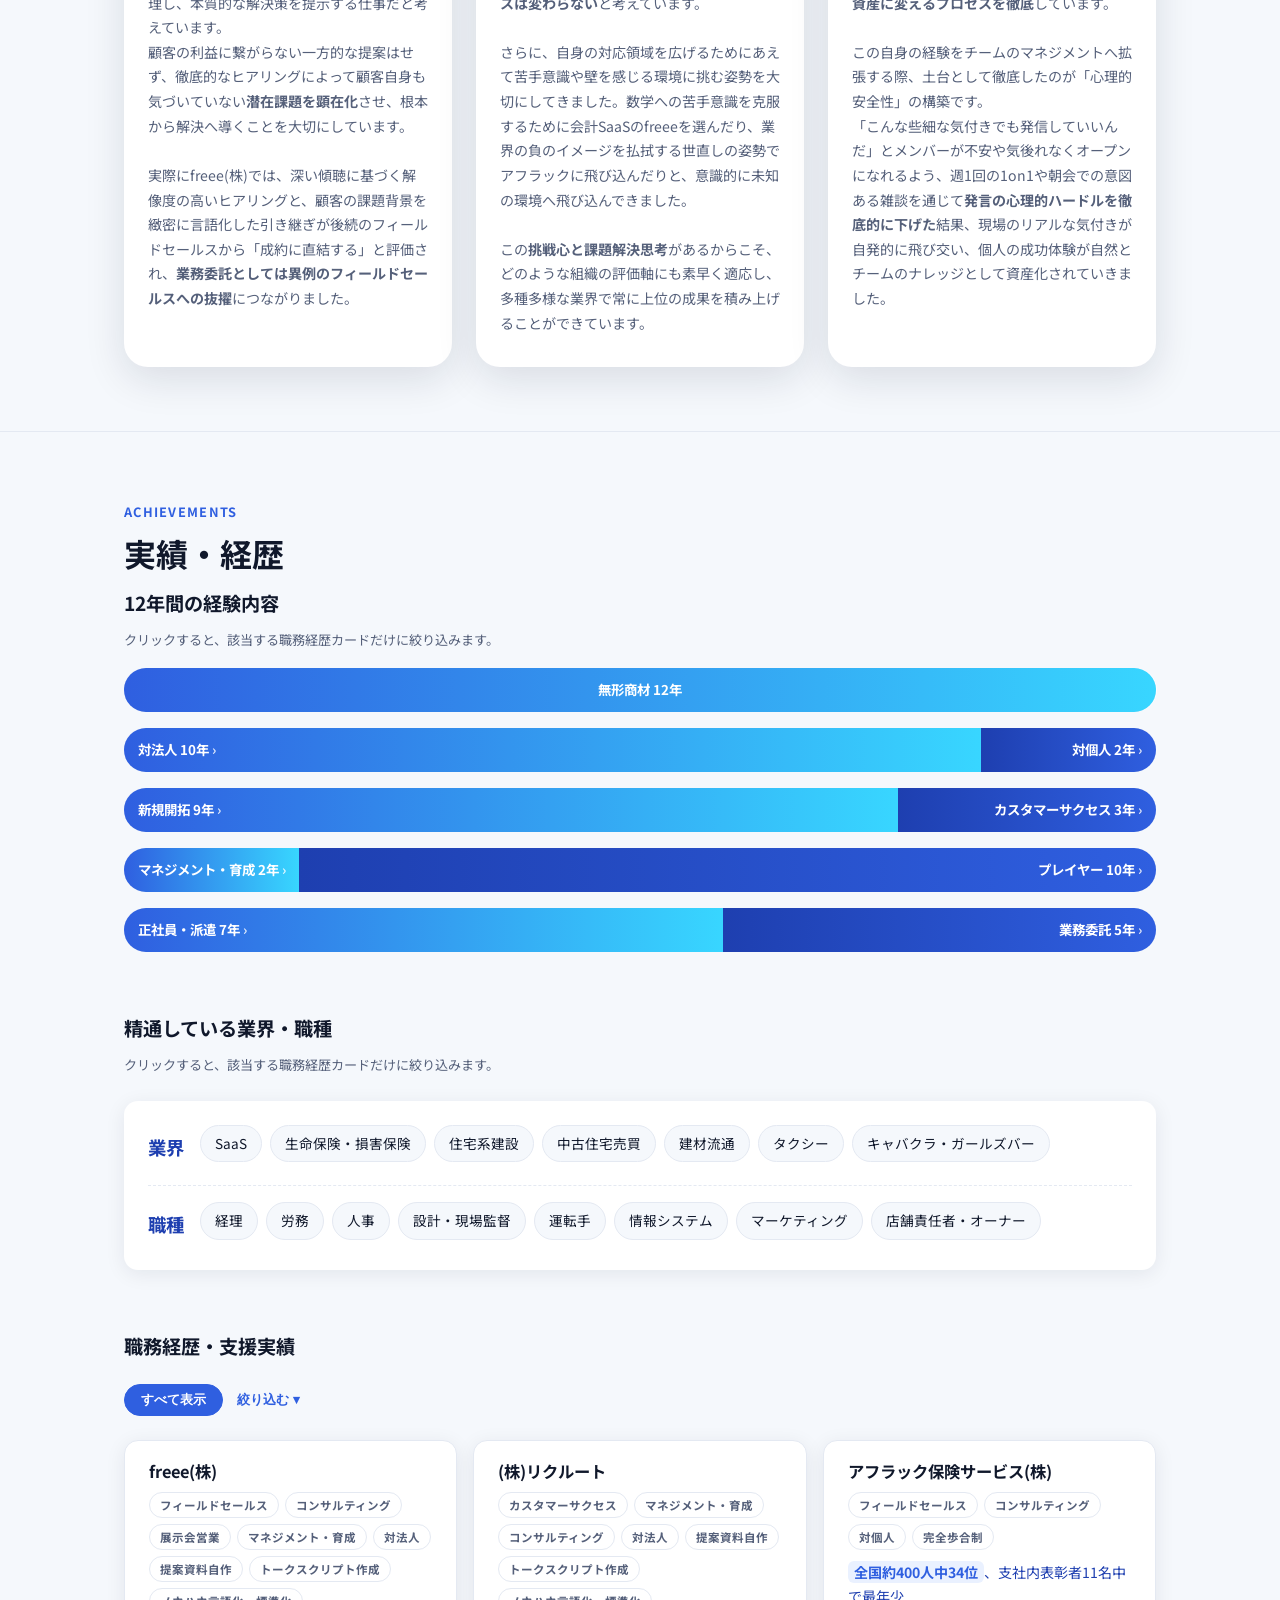
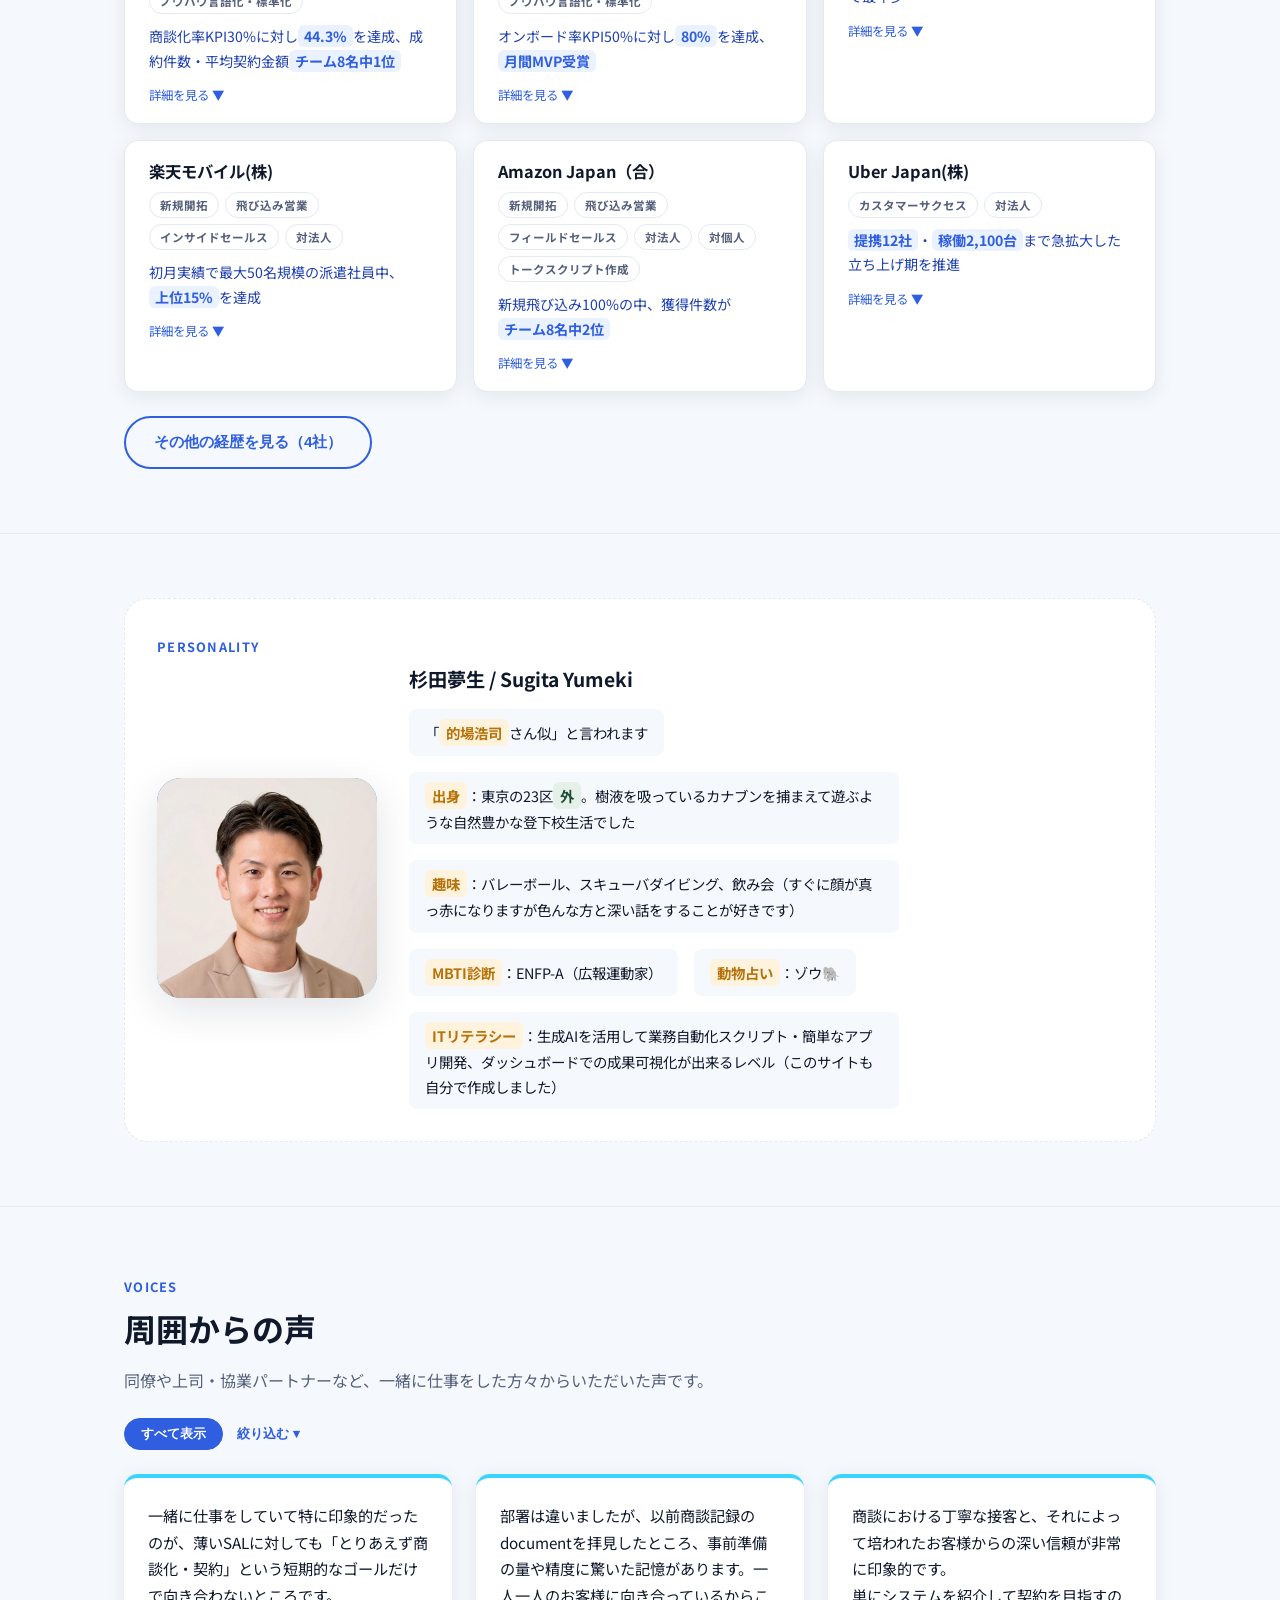
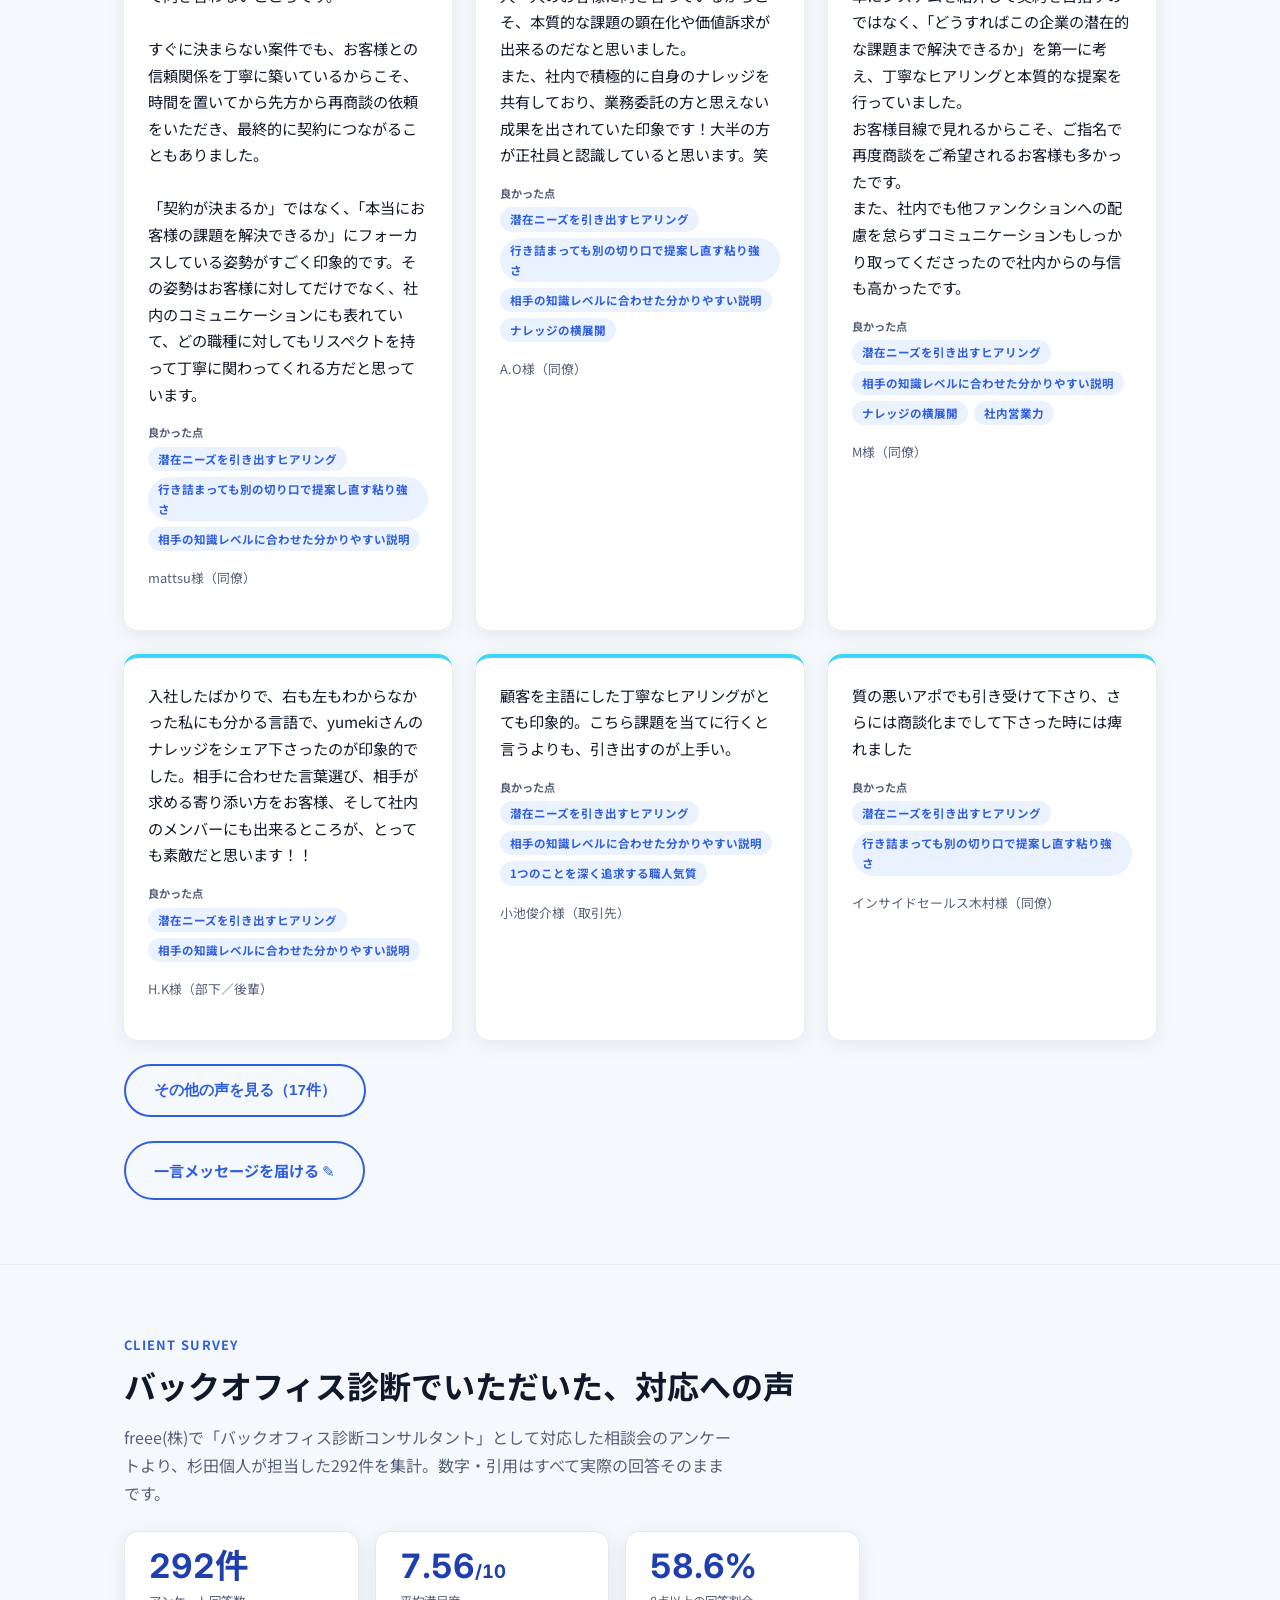
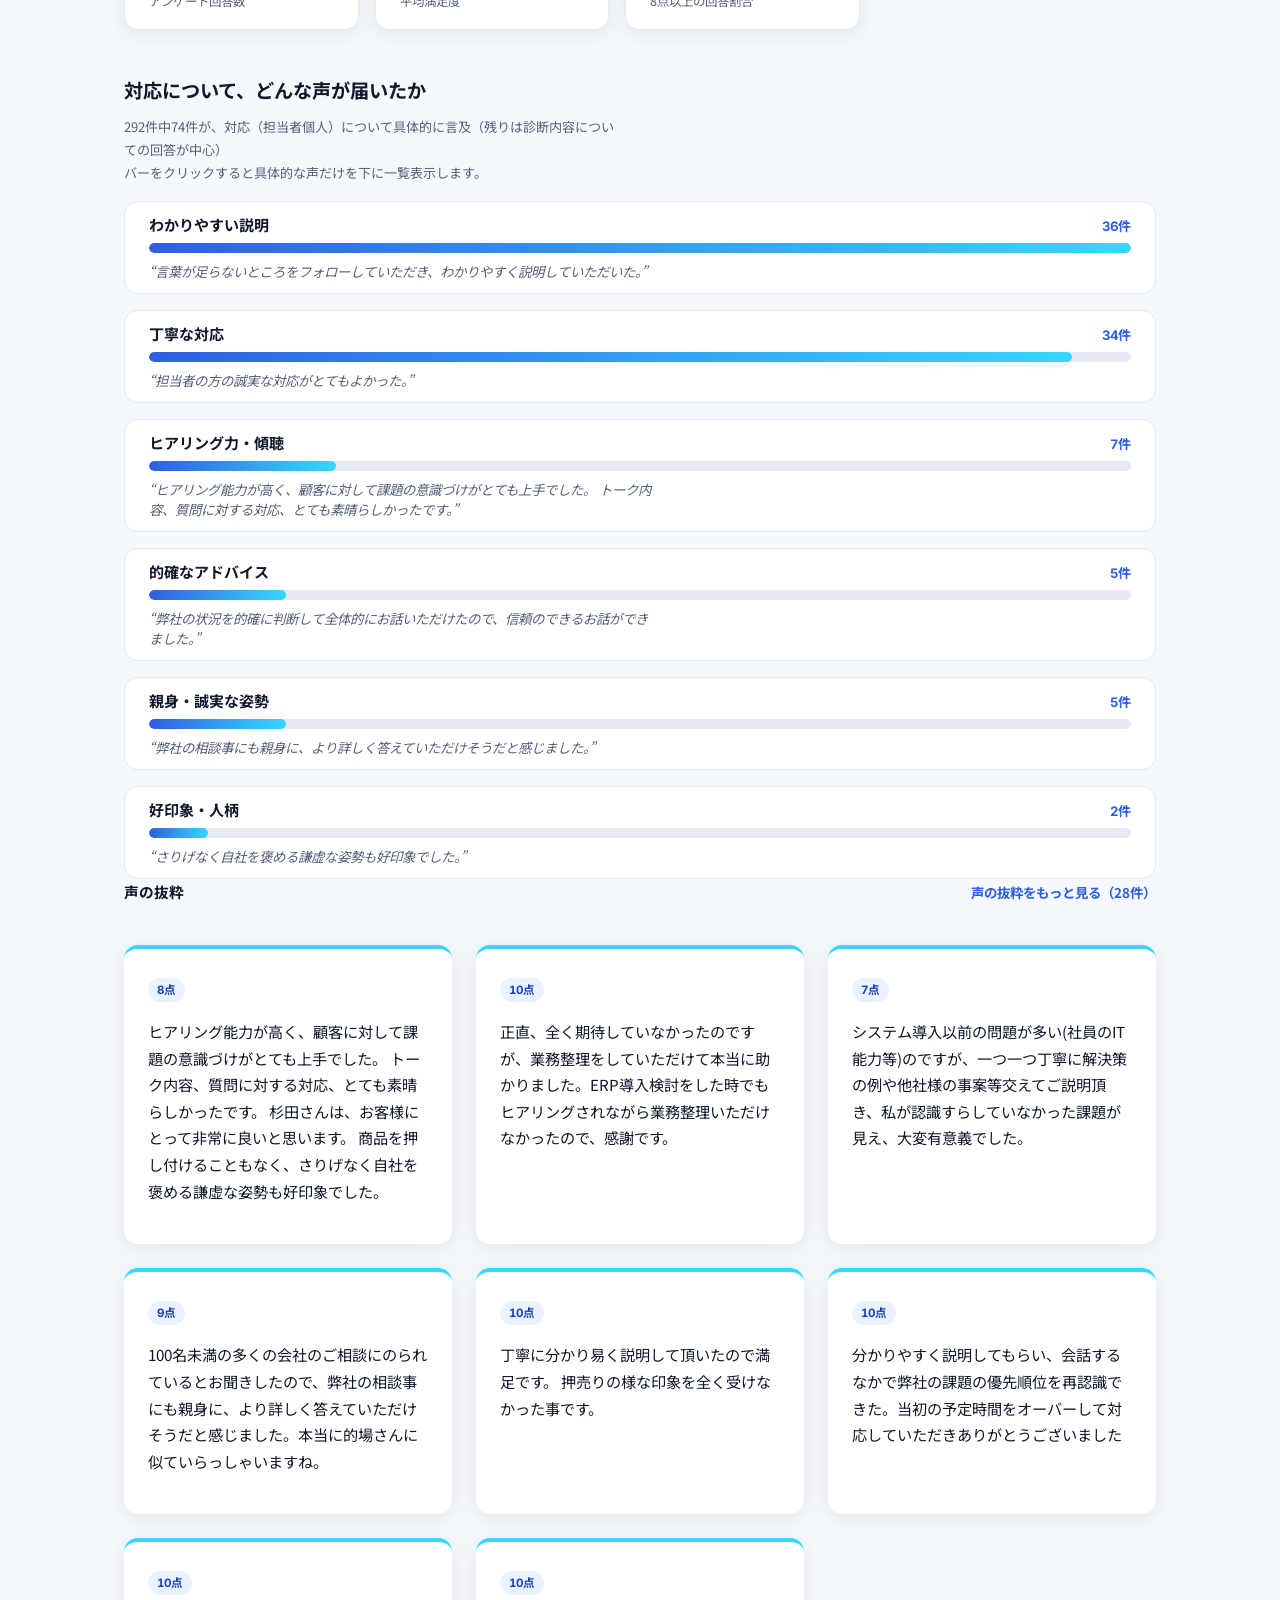
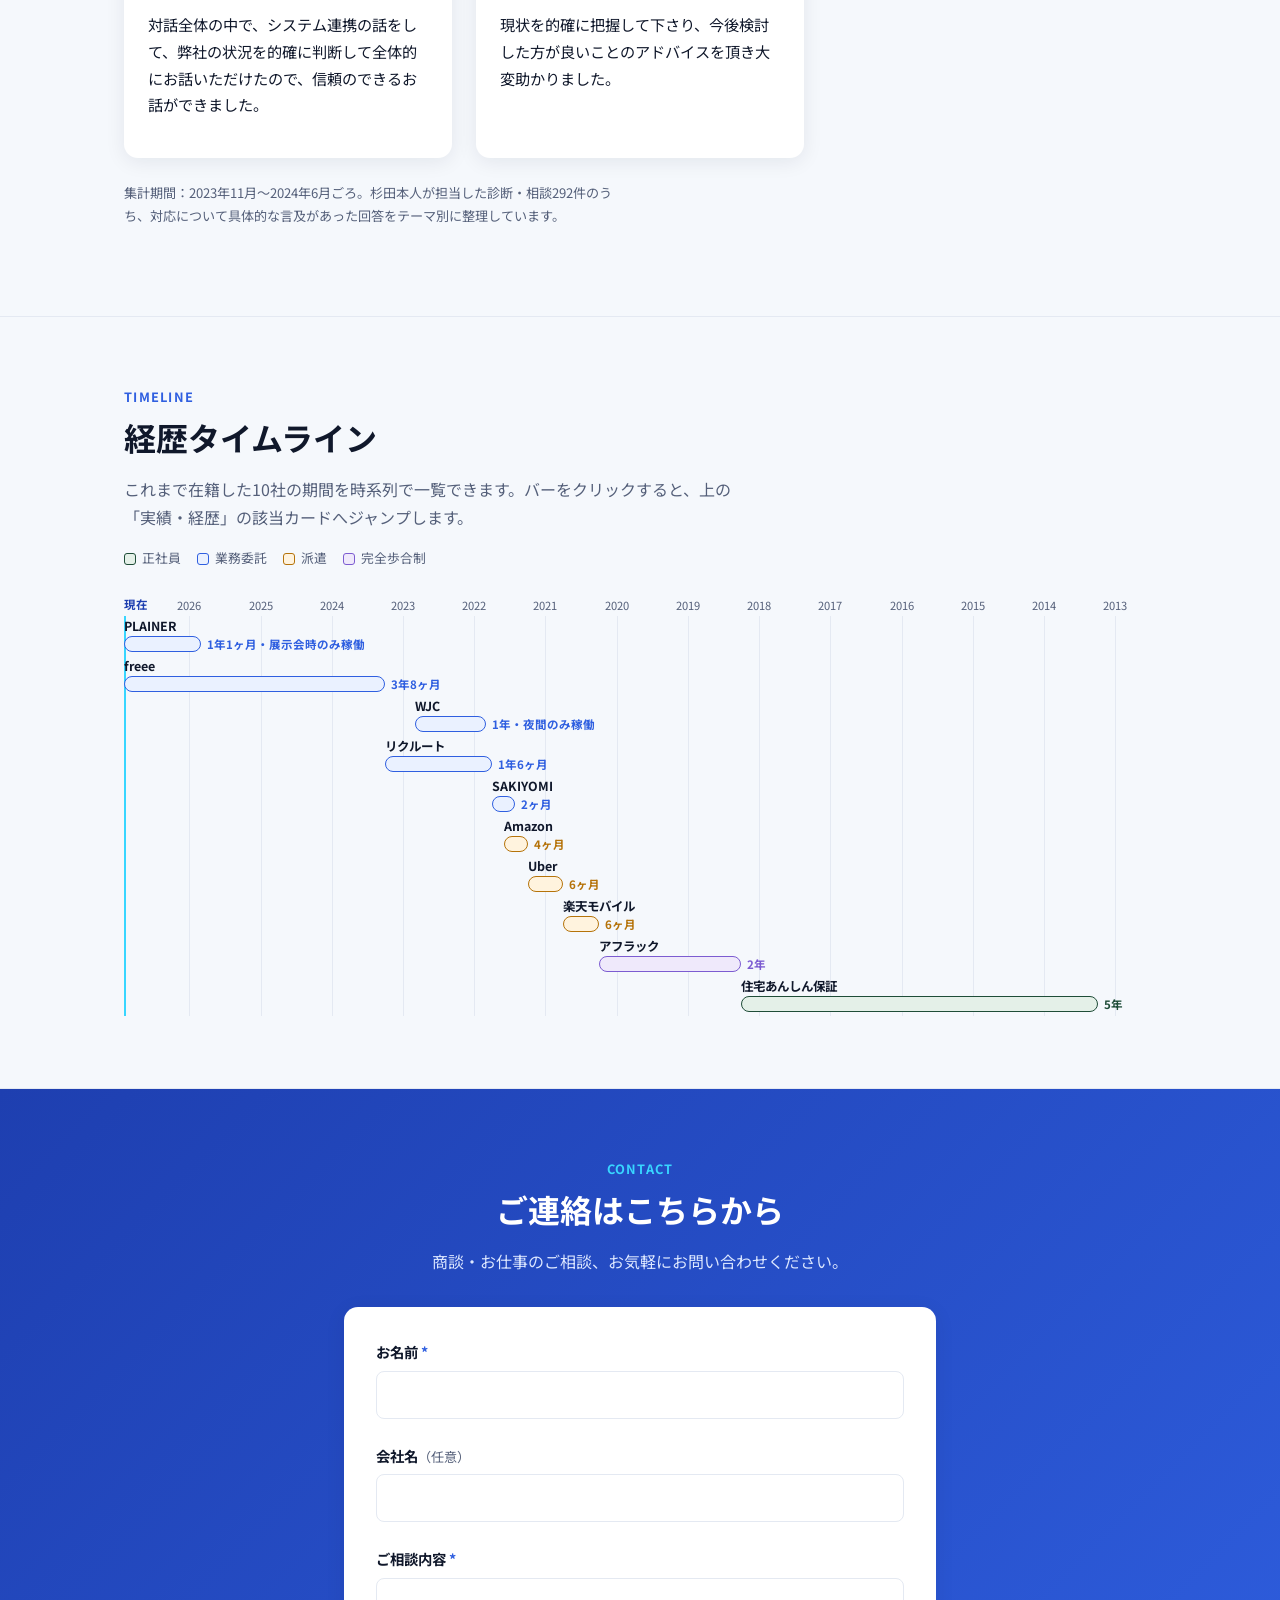
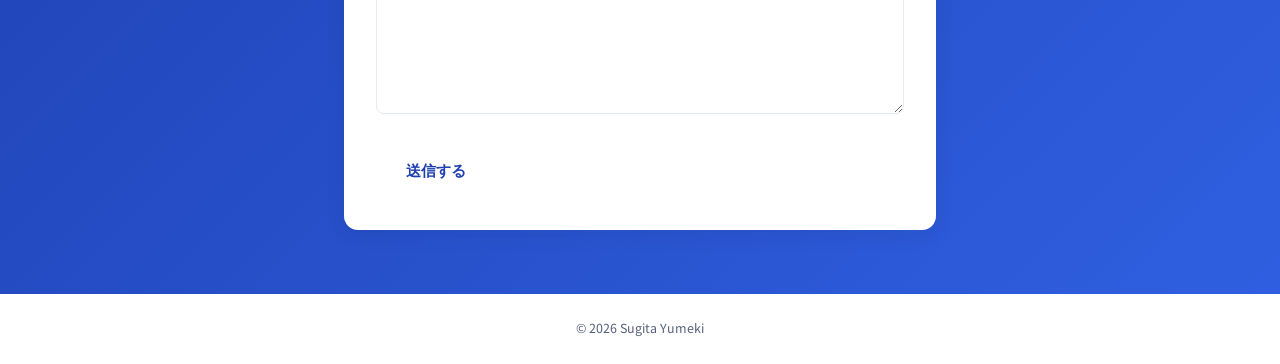
==== commit 7eb89e86: "リクルートカードに「顧客対応パターン」マインドマップの略図を追加 - #career-recruit カードの「SVへの昇格」記述の直後に、当時作成した   マインドマップ（顧客状況の5軸パターン化）" ====
--- a/index.html
+++ b/index.html
@@ -419,6 +419,50 @@
                   <li><span class="num-highlight">月間MVPを受賞</span>（個人実績に加え、ノウハウの言語化による全体への貢献が評価された）</li>
                   <li>【SVへの昇格】自身の成功要因をマインドマップで言語化・図式化し、チーム内へ横展開。誰でも成果を出せる「再現性の高い育成手法」を確立したことが評価され、参画7ヶ月でSV（スーパーバイザー）へ昇格</li>
                 </ul>
+                <details class="career-subdetail">
+                  <summary>📍 当時作成した「顧客対応パターン」マインドマップ（簡略版）を見る</summary>
+                  <p class="career-subdetail-intro">オンボード面談で繰り返し出てくる顧客の状況を5つの軸に整理し、それぞれに対する最適な設定方法をパターン化したもの。この言語化がチーム全体のオンボード率向上とSVへの昇格につながった（実際に使用したマインドマップを簡略化して再構成）。</p>
+                  <div class="pattern-map">
+                    <div class="pattern-axis">
+                      <h5>① プロジェクト開始タイミング</h5>
+                      <ul>
+                        <li>前クールも並行利用中 → 新規プロジェクトを登録</li>
+                        <li>今期が初利用 → そのまま新クールへ移行</li>
+                      </ul>
+                    </div>
+                    <div class="pattern-axis">
+                      <h5>② 利用媒体との連携方式</h5>
+                      <ul>
+                        <li>リクナビのみ → API連携かExcel連携を状況で使い分け</li>
+                        <li>マイナビ → CSVをExcelに変換して連携</li>
+                        <li>それ以外の媒体 → 個別入力</li>
+                      </ul>
+                    </div>
+                    <div class="pattern-axis">
+                      <h5>③ 職種数と選考フロー設計</h5>
+                      <ul>
+                        <li>単一職種 → シーズンで分けるか通年管理か</li>
+                        <li>複数職種・フロー共通 → 1つにまとめて複数イベント化</li>
+                        <li>複数職種・フロー別 → 職種ごとに個別設計</li>
+                      </ul>
+                    </div>
+                    <div class="pattern-axis">
+                      <h5>④ 選考フロー（説明会・書類・面接）</h5>
+                      <ul>
+                        <li>説明会：予約受付を媒体側／自社どちらで行うか</li>
+                        <li>書類選考：合否判定の有無でステップ設計が変わる</li>
+                        <li>面接：対面／オンラインで通知・日程調整方法を出し分け</li>
+                      </ul>
+                    </div>
+                    <div class="pattern-axis">
+                      <h5>⑤ 面接官の日程調整</h5>
+                      <ul>
+                        <li>既存の連絡手段（電話・Slack等）をそのまま活かす</li>
+                        <li>ツールに一本化して調整する</li>
+                      </ul>
+                    </div>
+                  </div>
+                </details>
               </div>
               <div class="career-detail-phase">
                 <h4>② スーパーバイザー／チーム育成・管理（約11ヶ月）</h4>
@@ -659,7 +703,7 @@
     <div class="container">
       <p class="section-label">Client Survey</p>
       <h2>バックオフィス診断でいただいた、対応への声</h2>
-      <p>freee(株)で「バックオフィス診断コンサルタント」として対応した相談会のアンケートより、杉田個人が担当した診断・相談のうちアンケート回答があった292件を集計。数字・引用はすべて実際の回答そのままです。</p>
+      <p>freee(株)で「バックオフィス診断コンサルタント」として対応した相談会のアンケートより、杉田個人が担当した292件を集計。数字・引用はすべて実際の回答そのままです。</p>
 
       <div class="voice-stat-row">
         <div class="voice-stat-item">
@@ -691,7 +735,7 @@
         <p class="form-note">この先の集計・声の一覧の表示にはJavaScriptが必要です。</p>
       </noscript>
 
-      <p class="form-note" style="margin-top: var(--sp-3)">集計期間：2023年11月〜2024年6月ごろ。杉田本人が担当した診断・相談のうち、アンケート回答があった292件を対象に、対応について具体的な言及があった回答をテーマ別に整理しています。</p>
+      <p class="form-note" style="margin-top: var(--sp-3)">集計期間：2023年11月〜2024年6月ごろ。杉田本人が担当した診断・相談292件のうち、対応について具体的な言及があった回答をテーマ別に整理しています。</p>
     </div>
   </section>
 
--- a/style.css
+++ b/style.css
@@ -502,6 +502,34 @@
   font-size: 0.76rem;
   color: var(--text-600);
 }
+
+/* リクルートカード内：当時作成したマインドマップの略図（折りたたみ）。
+   career-cardと同じ<details>/<summary>パターンをネストして使っている。 */
+.career-subdetail { margin-top: var(--sp-2); }
+.career-subdetail summary {
+  cursor: pointer;
+  list-style: none;
+  font-size: 0.86rem;
+  font-weight: 700;
+  color: var(--blue-600);
+}
+.career-subdetail summary::-webkit-details-marker { display: none; }
+.career-subdetail[open] summary { margin-bottom: var(--sp-2); }
+.career-subdetail-intro { font-size: 0.84rem; color: var(--text-600); margin: 0 0 var(--sp-2); }
+.pattern-map {
+  display: grid;
+  grid-template-columns: repeat(auto-fit, minmax(220px, 1fr));
+  gap: var(--sp-2);
+  background: var(--bg);
+  border: 1px dashed var(--border);
+  border-radius: var(--radius-m);
+  padding: var(--sp-2);
+}
+.pattern-axis { background: var(--surface); border: 1px solid var(--border); border-radius: var(--radius-s); padding: 12px 14px; }
+.pattern-axis h5 { margin: 0 0 8px; font-size: 0.82rem; font-weight: 700; color: var(--blue-700); }
+.pattern-axis ul { margin: 0; padding-left: 1.1em; font-size: 0.78rem; color: var(--text-600); }
+.pattern-axis li { margin-bottom: 6px; }
+.pattern-axis li:last-child { margin-bottom: 0; }
 
 .career-extra { display: none; }
 .career-grid.is-expanded .career-extra { display: block; }
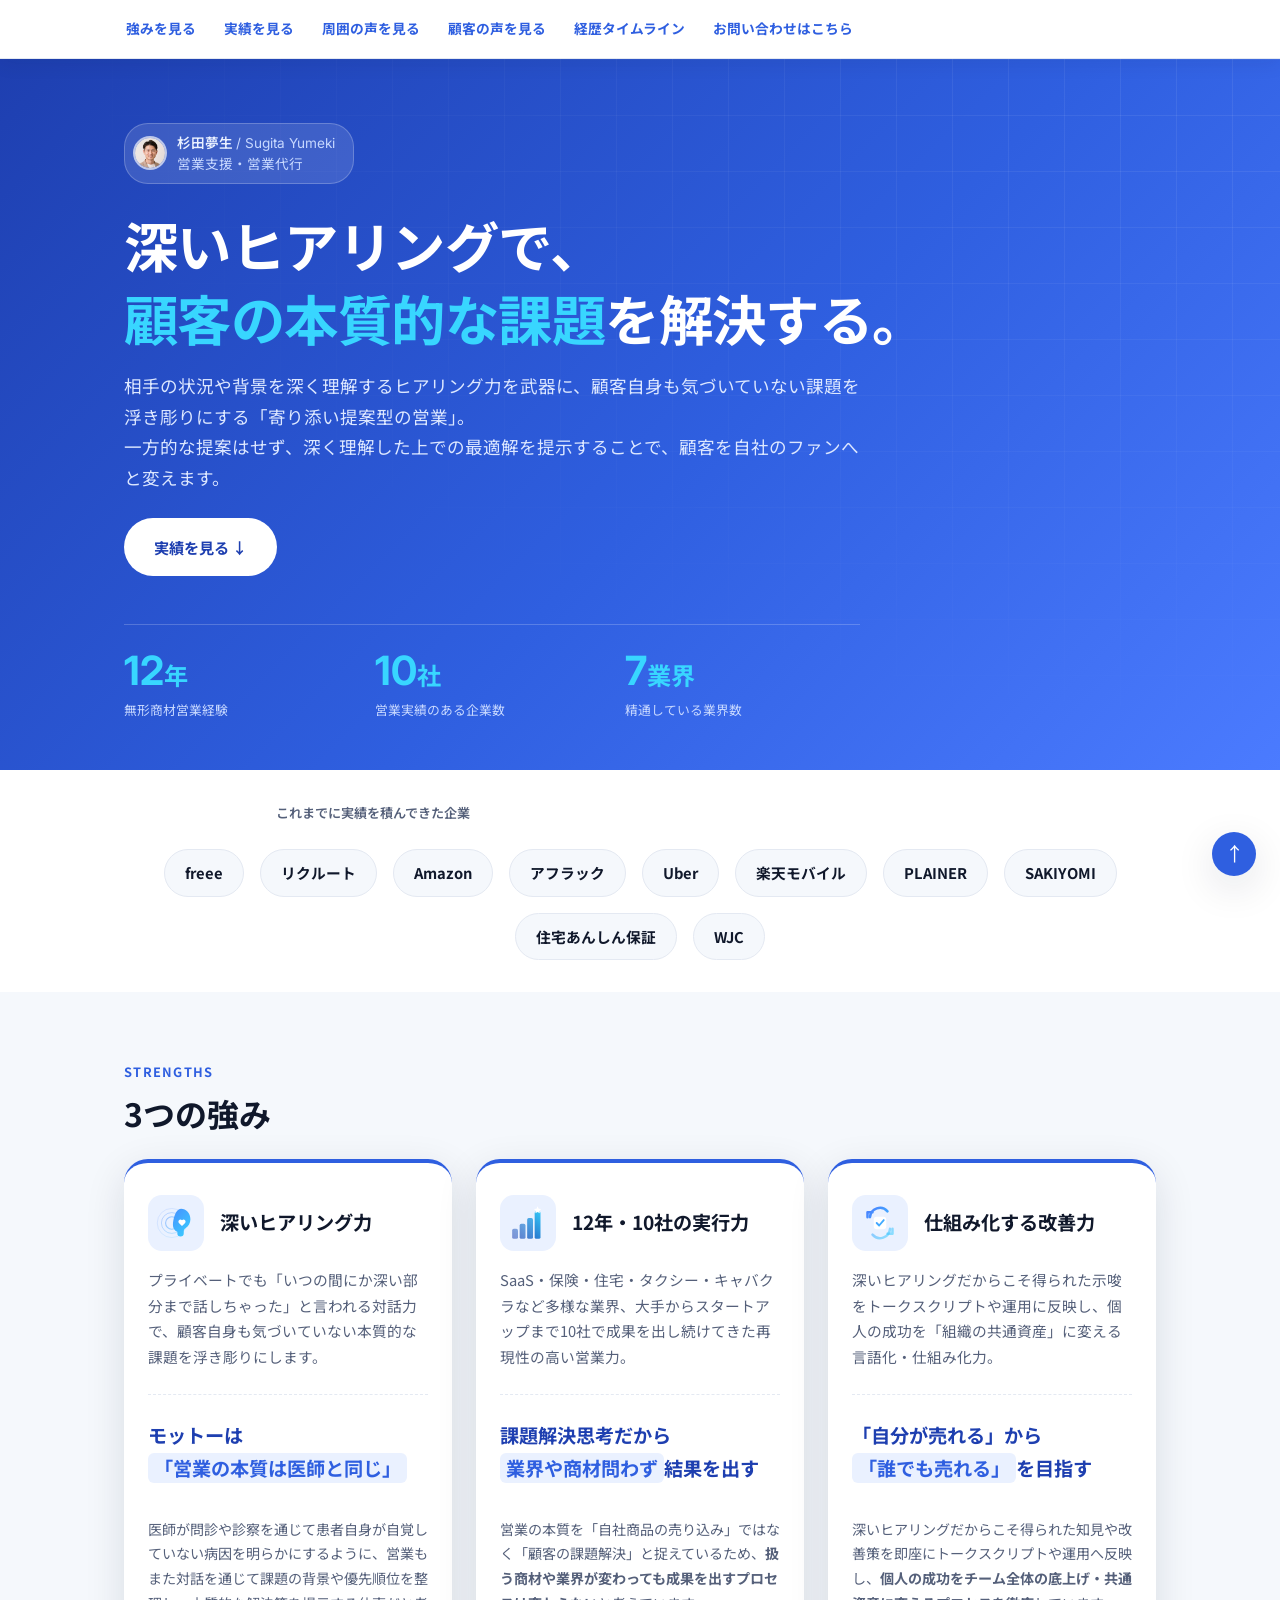
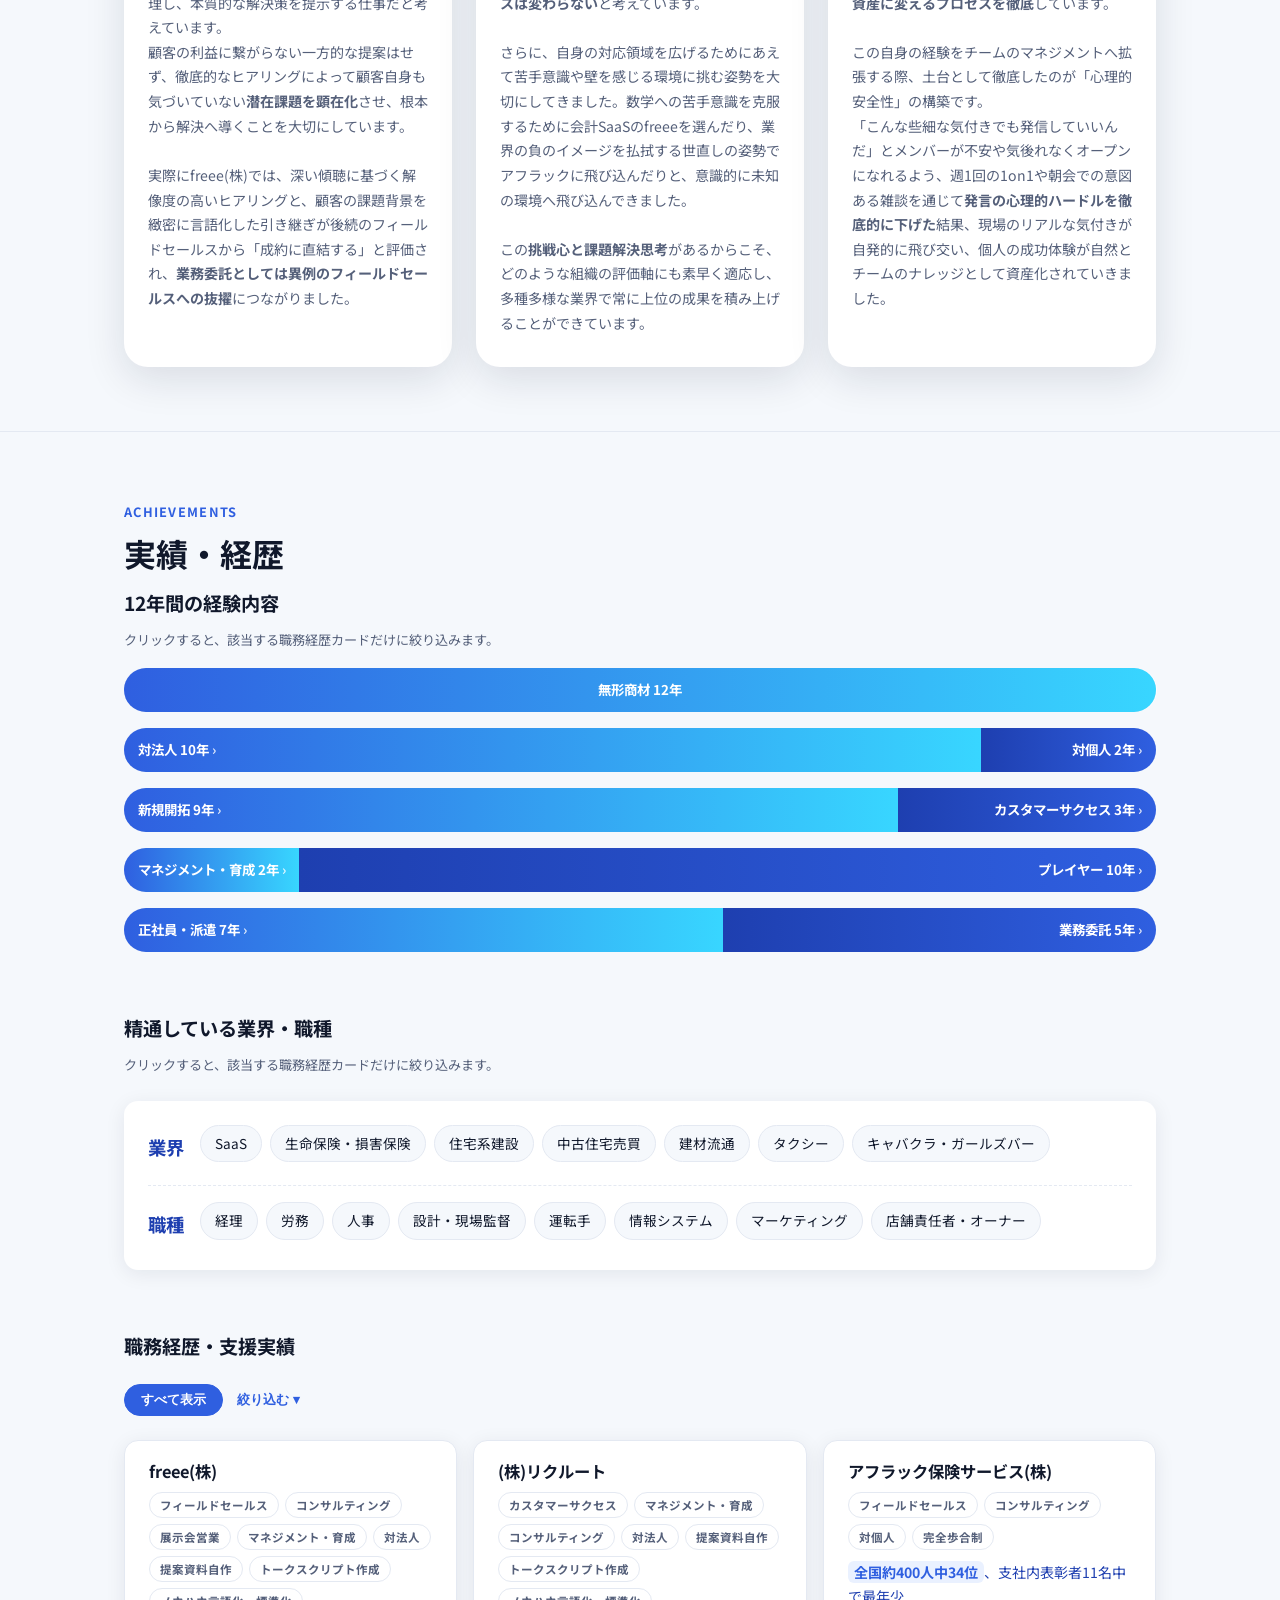
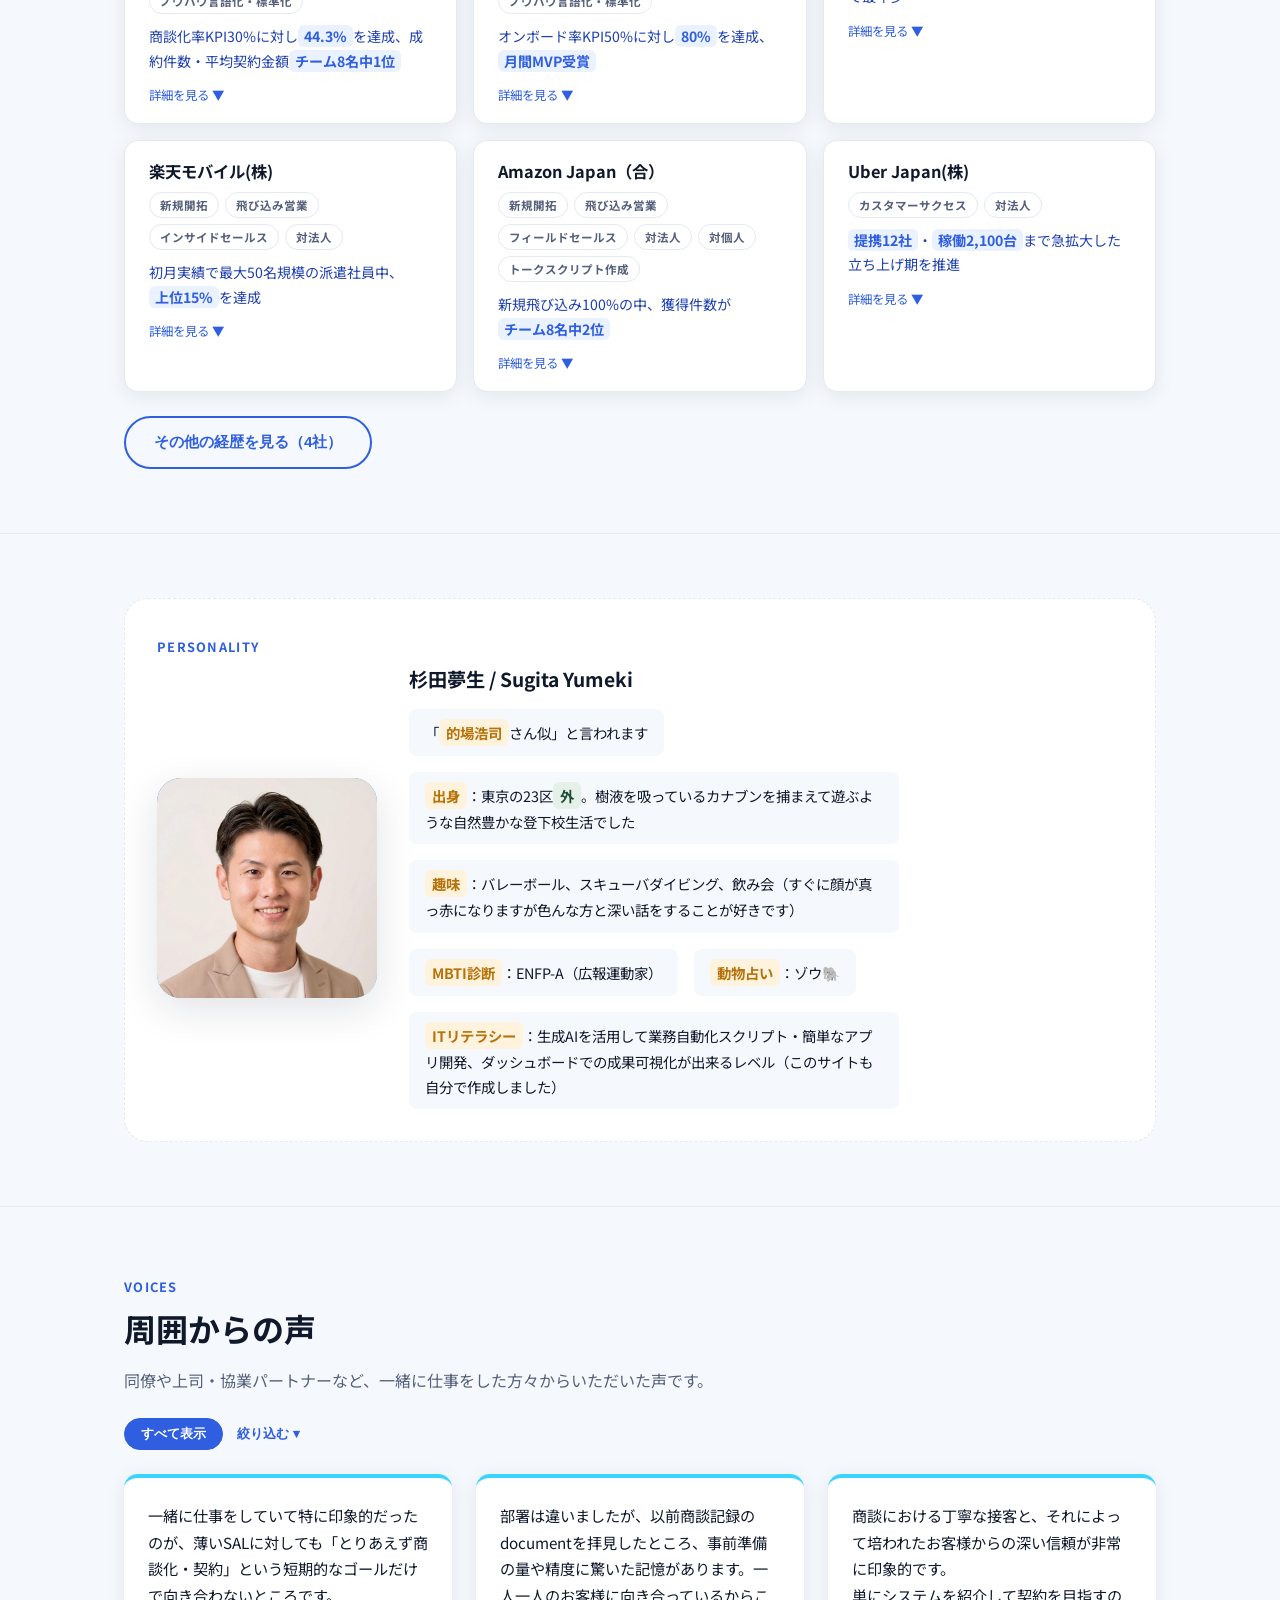
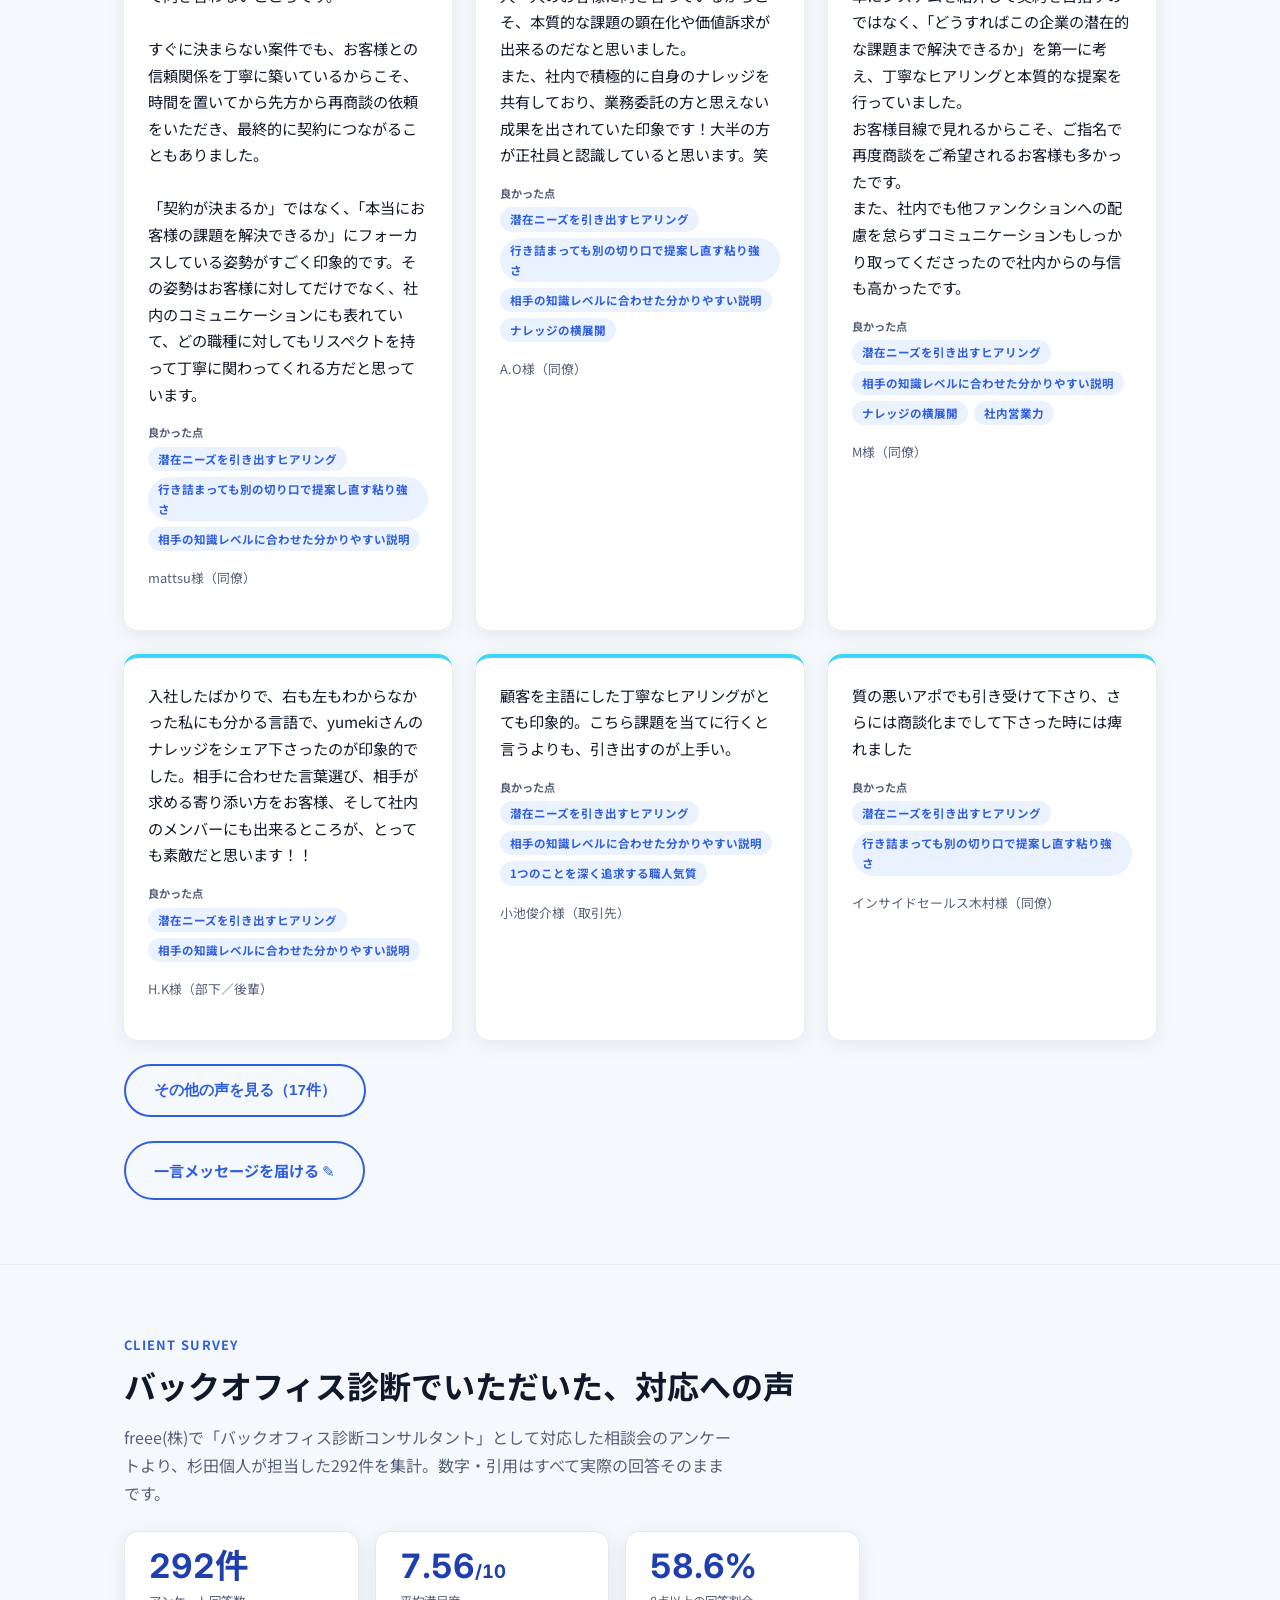
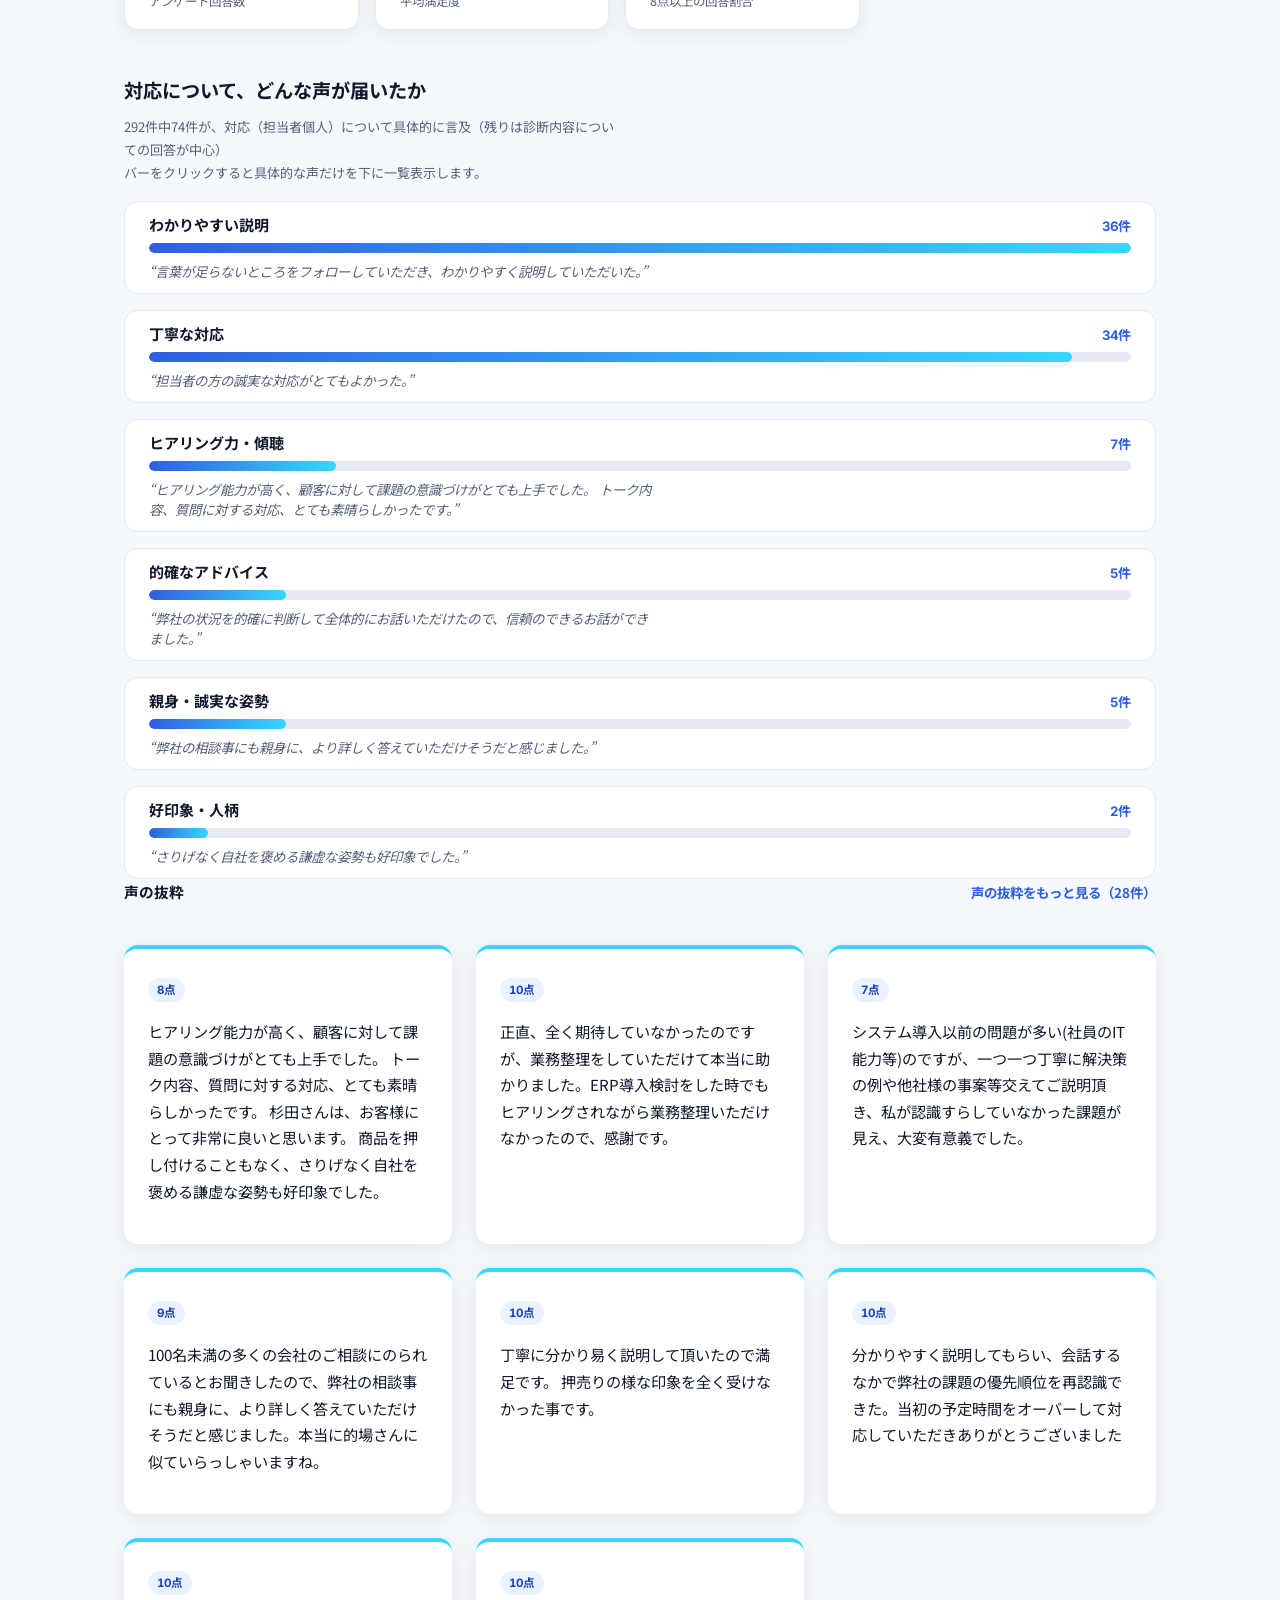
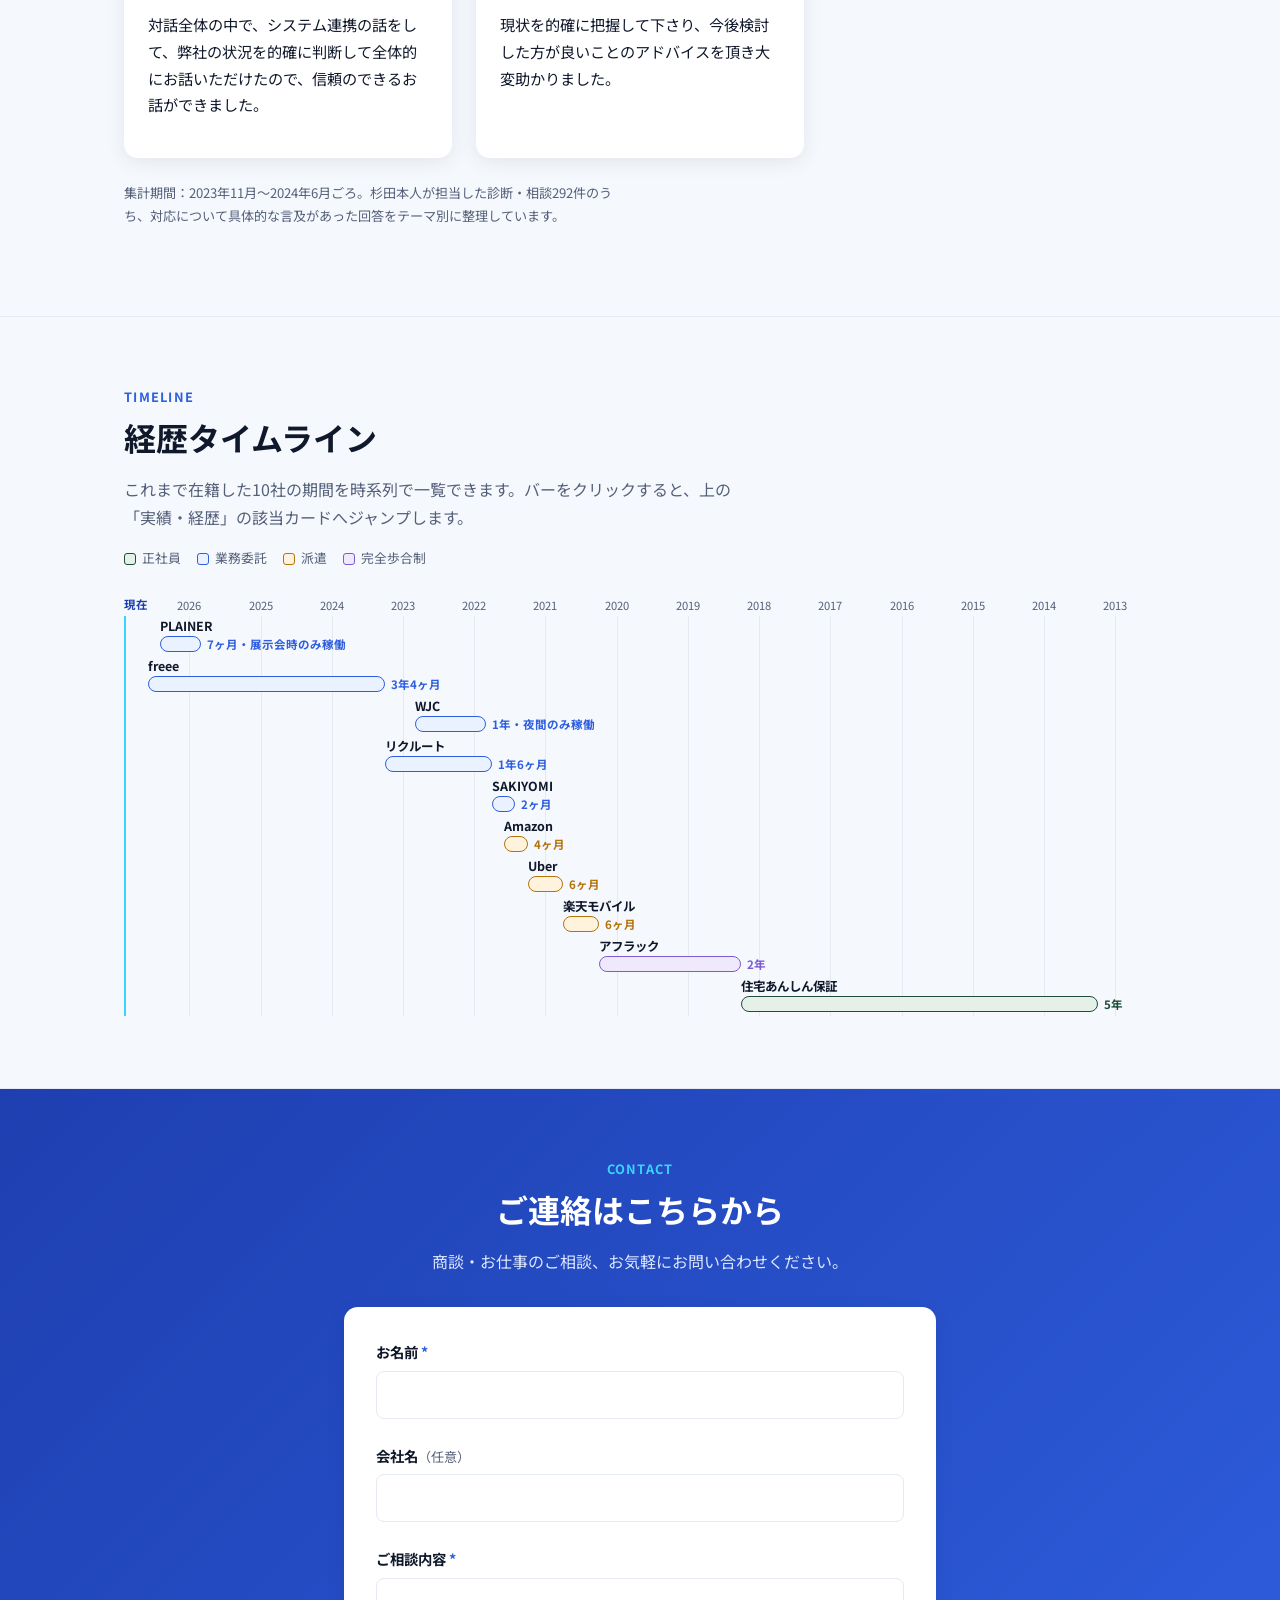
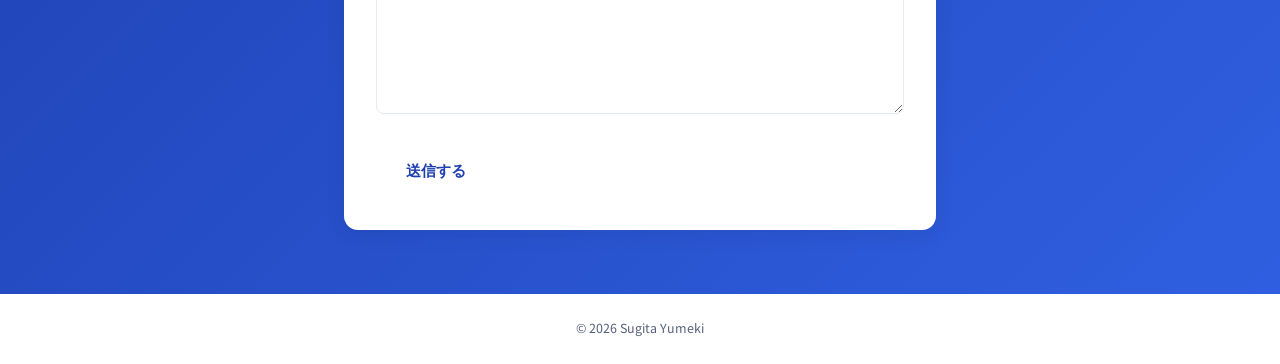
==== commit 5a000a13: "PLAINERとfreeeの稼働終了日を反映 - PLAINER: 2026年6月で契約終了（2025年11月〜7ヶ月） - freee: 2026年8月で契約終了（2023年4月〜3年4ヶ月） - " ====
--- a/index.html
+++ b/index.html
@@ -369,7 +369,7 @@
         <div class="career-grid" id="career-grid">
 
           <!-- 初期表示：6社（freee、リクルート、アフラック、楽天モバイル、Amazon、Uber） -->
-          <details class="career-card" id="career-freee" data-method="フィールドセールス コンサルティング 展示会営業" data-role="マネジメント・育成" data-target="対法人" data-stance="プレイヤー" data-employment="業務委託" data-audience-industry="SaaS" data-audience-job="経理 労務 人事 情報システム" data-skill="提案資料自作 トークスクリプト作成 ノウハウ言語化・標準化" data-timeline-start="2023-04" data-timeline-end="present" data-timeline-category="contract" data-timeline-company="freee">
+          <details class="career-card" id="career-freee" data-method="フィールドセールス コンサルティング 展示会営業" data-role="マネジメント・育成" data-target="対法人" data-stance="プレイヤー" data-employment="業務委託" data-audience-industry="SaaS" data-audience-job="経理 労務 人事 情報システム" data-skill="提案資料自作 トークスクリプト作成 ノウハウ言語化・標準化" data-timeline-start="2023-04" data-timeline-end="2026-08" data-timeline-category="contract" data-timeline-company="freee">
             <summary>
               <span class="career-company">freee(株)</span>
               <span class="career-tags"><span class="career-tag tag-green">フィールドセールス</span><span class="career-tag tag-green">コンサルティング</span><span class="career-tag tag-green">展示会営業</span><span class="career-tag tag-purple">マネジメント・育成</span><span class="career-tag tag-amber">対法人</span><span class="career-tag tag-skill">提案資料自作</span><span class="career-tag tag-skill">トークスクリプト作成</span><span class="career-tag tag-skill">ノウハウ言語化・標準化</span></span>
@@ -399,7 +399,7 @@
                 <h4>③ バックオフィス診断コンサルタント復活</h4>
                 <p>一度は終了した診断業務だったが、当時の取り組みの意義と再現性が社内で評価され、別事業部でのプロジェクト復活に伴い再び要請を受けて参画。現在は、型がない中での検証を兼ねた高度な商談を任されている。</p>
               </div>
-              <p class="career-detail-period">業務委託 / 直契約・2023年4月〜現在</p>
+              <p class="career-detail-period">業務委託 / 直契約・2023年4月〜2026年8月（3年4ヶ月）</p>
             </div>
           </details>
 
@@ -419,50 +419,10 @@
                   <li><span class="num-highlight">月間MVPを受賞</span>（個人実績に加え、ノウハウの言語化による全体への貢献が評価された）</li>
                   <li>【SVへの昇格】自身の成功要因をマインドマップで言語化・図式化し、チーム内へ横展開。誰でも成果を出せる「再現性の高い育成手法」を確立したことが評価され、参画7ヶ月でSV（スーパーバイザー）へ昇格</li>
                 </ul>
-                <details class="career-subdetail">
-                  <summary>📍 当時作成した「顧客対応パターン」マインドマップ（簡略版）を見る</summary>
-                  <p class="career-subdetail-intro">オンボード面談で繰り返し出てくる顧客の状況を5つの軸に整理し、それぞれに対する最適な設定方法をパターン化したもの。この言語化がチーム全体のオンボード率向上とSVへの昇格につながった（実際に使用したマインドマップを簡略化して再構成）。</p>
-                  <div class="pattern-map">
-                    <div class="pattern-axis">
-                      <h5>① プロジェクト開始タイミング</h5>
-                      <ul>
-                        <li>前クールも並行利用中 → 新規プロジェクトを登録</li>
-                        <li>今期が初利用 → そのまま新クールへ移行</li>
-                      </ul>
-                    </div>
-                    <div class="pattern-axis">
-                      <h5>② 利用媒体との連携方式</h5>
-                      <ul>
-                        <li>リクナビのみ → API連携かExcel連携を状況で使い分け</li>
-                        <li>マイナビ → CSVをExcelに変換して連携</li>
-                        <li>それ以外の媒体 → 個別入力</li>
-                      </ul>
-                    </div>
-                    <div class="pattern-axis">
-                      <h5>③ 職種数と選考フロー設計</h5>
-                      <ul>
-                        <li>単一職種 → シーズンで分けるか通年管理か</li>
-                        <li>複数職種・フロー共通 → 1つにまとめて複数イベント化</li>
-                        <li>複数職種・フロー別 → 職種ごとに個別設計</li>
-                      </ul>
-                    </div>
-                    <div class="pattern-axis">
-                      <h5>④ 選考フロー（説明会・書類・面接）</h5>
-                      <ul>
-                        <li>説明会：予約受付を媒体側／自社どちらで行うか</li>
-                        <li>書類選考：合否判定の有無でステップ設計が変わる</li>
-                        <li>面接：対面／オンラインで通知・日程調整方法を出し分け</li>
-                      </ul>
-                    </div>
-                    <div class="pattern-axis">
-                      <h5>⑤ 面接官の日程調整</h5>
-                      <ul>
-                        <li>既存の連絡手段（電話・Slack等）をそのまま活かす</li>
-                        <li>ツールに一本化して調整する</li>
-                      </ul>
-                    </div>
-                  </div>
-                </details>
+                <a class="career-image-link" href="assets/img/recruit-mindmap.png" data-lightbox aria-label="マインドマップを拡大して見る（別タブでも開けます）">
+                  <img class="career-image-thumb" src="assets/img/recruit-mindmap.png" alt="当時作成した、顧客の状況別に最適な設定パターンを整理したマインドマップ" loading="lazy">
+                  <span class="career-image-caption">🔍 当時作成したマインドマップ（クリックで拡大）</span>
+                </a>
               </div>
               <div class="career-detail-phase">
                 <h4>② スーパーバイザー／チーム育成・管理（約11ヶ月）</h4>
@@ -554,7 +514,7 @@
           </details>
 
           <!-- 「もっと見る」で表示する残り4社 -->
-          <details class="career-card career-extra" id="career-plainer" data-method="展示会営業" data-target="対法人" data-stance="プレイヤー" data-employment="業務委託" data-audience-industry="SaaS" data-audience-job="マーケティング 情報システム" data-skill="トークスクリプト作成 ノウハウ言語化・標準化" data-timeline-start="2025-11" data-timeline-end="present" data-timeline-category="contract" data-timeline-note="展示会時のみ稼働" data-timeline-company="PLAINER">
+          <details class="career-card career-extra" id="career-plainer" data-method="展示会営業" data-target="対法人" data-stance="プレイヤー" data-employment="業務委託" data-audience-industry="SaaS" data-audience-job="マーケティング 情報システム" data-skill="トークスクリプト作成 ノウハウ言語化・標準化" data-timeline-start="2025-11" data-timeline-end="2026-06" data-timeline-category="contract" data-timeline-note="展示会時のみ稼働" data-timeline-company="PLAINER">
             <summary>
               <span class="career-company">PLAINER(株)</span>
               <span class="career-tags"><span class="career-tag tag-green">展示会営業</span><span class="career-tag tag-amber">対法人</span><span class="career-tag tag-skill">トークスクリプト作成</span><span class="career-tag tag-skill">ノウハウ言語化・標準化</span></span>
@@ -569,7 +529,7 @@
                   <li>来場者の参加者バッジ（色分け）から職種や役割（マーケ・セールス等）を瞬時に識別し、それぞれのミッションに刺さるよう声がけのフレーズを戦略的に使い分け</li>
                 </ul>
               </div>
-              <p class="career-detail-period">業務委託 / 直契約・2025年11月〜現在（兼務・展示会時のみ）</p>
+              <p class="career-detail-period">業務委託 / 直契約・2025年11月〜2026年6月（7ヶ月／兼務・展示会時のみ）</p>
             </div>
           </details>
 
@@ -826,6 +786,7 @@
 <script src="assets/js/backoffice-survey.js"></script>
 <script src="assets/js/contact-form.js"></script>
 <script src="assets/js/main.js"></script>
+<script src="assets/js/lightbox.js"></script>
 <script src="assets/js/career-timeline.js"></script>
 <script src="assets/js/edit-mode.js"></script>
 
--- a/style.css
+++ b/style.css
@@ -494,6 +494,20 @@
 /* バックオフィス診断の声セクションへの導線（freeeカード内） */
 .career-detail-link { margin: var(--sp-2) 0 0; }
 .career-detail-link a { font-size: 0.86rem; font-weight: 700; color: var(--blue-600); }
+/* リクルートカード内：当時作成したマインドマップの実物画像（クリックで拡大）。
+   data-lightbox / lightbox.js とセットで使う */
+.career-image-link {
+  display: block;
+  margin-top: var(--sp-2);
+  border: 1px solid var(--border);
+  border-radius: var(--radius-m);
+  background: var(--bg);
+  padding: var(--sp-2);
+  cursor: zoom-in;
+}
+.career-image-thumb { display: block; width: 100%; max-height: 260px; object-fit: contain; object-position: left top; border-radius: var(--radius-s); }
+.career-image-caption { display: block; margin-top: 8px; font-size: 0.78rem; font-weight: 700; color: var(--blue-600); }
+
 /* 雇用形態・契約期間は詳細展開時の一番下に控えめに表示 */
 .career-detail-period {
   margin: var(--sp-2) 0 0;
@@ -502,34 +516,6 @@
   font-size: 0.76rem;
   color: var(--text-600);
 }
-
-/* リクルートカード内：当時作成したマインドマップの略図（折りたたみ）。
-   career-cardと同じ<details>/<summary>パターンをネストして使っている。 */
-.career-subdetail { margin-top: var(--sp-2); }
-.career-subdetail summary {
-  cursor: pointer;
-  list-style: none;
-  font-size: 0.86rem;
-  font-weight: 700;
-  color: var(--blue-600);
-}
-.career-subdetail summary::-webkit-details-marker { display: none; }
-.career-subdetail[open] summary { margin-bottom: var(--sp-2); }
-.career-subdetail-intro { font-size: 0.84rem; color: var(--text-600); margin: 0 0 var(--sp-2); }
-.pattern-map {
-  display: grid;
-  grid-template-columns: repeat(auto-fit, minmax(220px, 1fr));
-  gap: var(--sp-2);
-  background: var(--bg);
-  border: 1px dashed var(--border);
-  border-radius: var(--radius-m);
-  padding: var(--sp-2);
-}
-.pattern-axis { background: var(--surface); border: 1px solid var(--border); border-radius: var(--radius-s); padding: 12px 14px; }
-.pattern-axis h5 { margin: 0 0 8px; font-size: 0.82rem; font-weight: 700; color: var(--blue-700); }
-.pattern-axis ul { margin: 0; padding-left: 1.1em; font-size: 0.78rem; color: var(--text-600); }
-.pattern-axis li { margin-bottom: 6px; }
-.pattern-axis li:last-child { margin-bottom: 0; }
 
 .career-extra { display: none; }
 .career-grid.is-expanded .career-extra { display: block; }
@@ -1117,6 +1103,36 @@
   html.js .fade-target { opacity: 1; transform: none; transition: none; }
 }
 
+/* ---------- Lightbox（画像クリックで拡大表示） ---------- */
+.lightbox-overlay {
+  display: none;
+  position: fixed;
+  inset: 0;
+  z-index: 1000;
+  background: rgba(16, 26, 51, 0.86);
+  align-items: center;
+  justify-content: center;
+  padding: var(--sp-3);
+  cursor: zoom-out;
+}
+.lightbox-overlay.is-open { display: flex; }
+.lightbox-img { max-width: 100%; max-height: 92vh; border-radius: var(--radius-s); box-shadow: var(--shadow-card-lg); cursor: default; }
+.lightbox-close {
+  position: absolute;
+  top: var(--sp-3);
+  right: var(--sp-3);
+  width: 40px;
+  height: 40px;
+  border-radius: 50%;
+  border: none;
+  background: rgba(255, 255, 255, 0.15);
+  color: #fff;
+  font-size: 1.1rem;
+  cursor: pointer;
+}
+.lightbox-close:hover, .lightbox-close:focus-visible { background: rgba(255, 255, 255, 0.3); }
+body.lightbox-lock { overflow: hidden; }
+
 /* ---------- Responsive ---------- */
 @media (max-width: 768px) {
   .stat-bar { max-width: 100%; }
